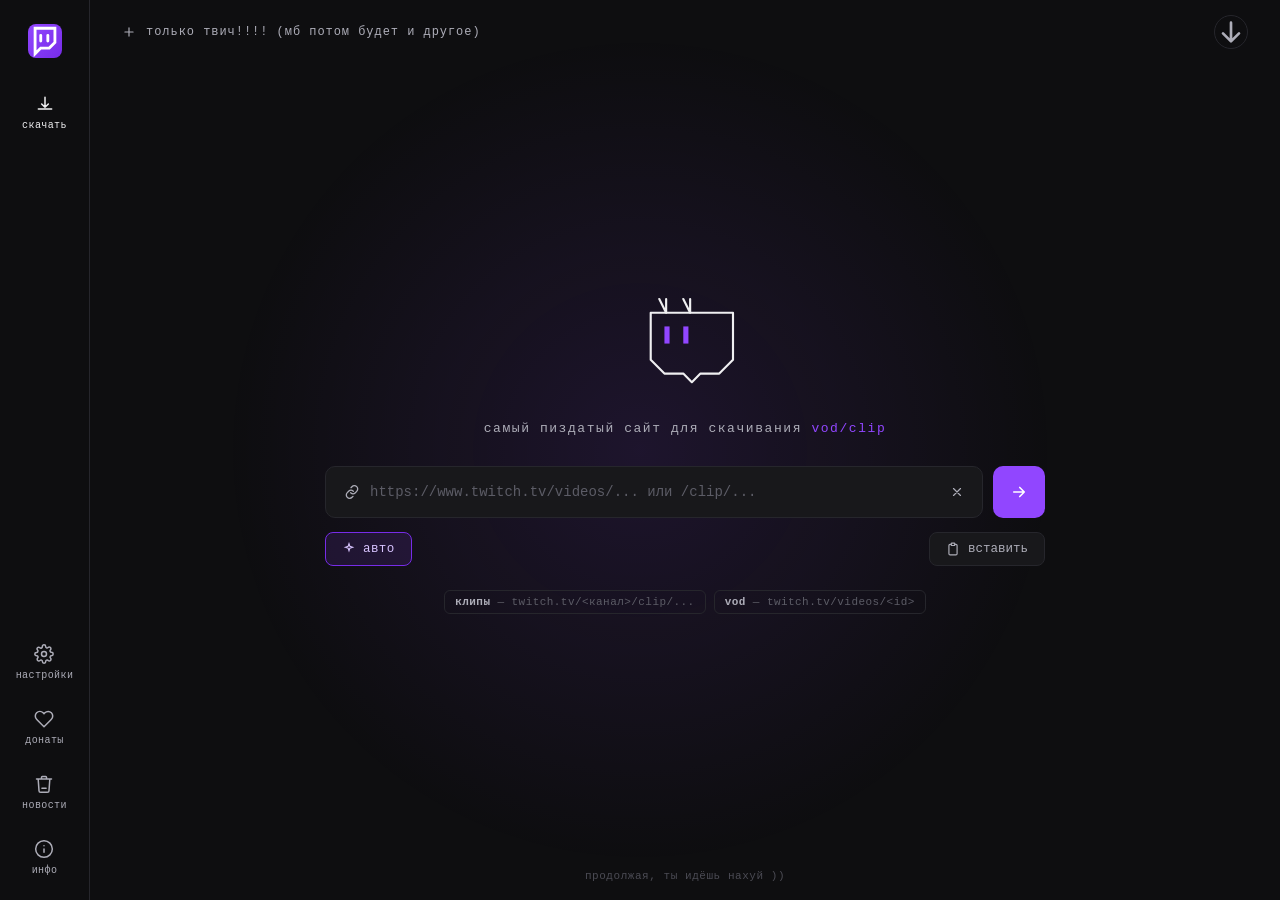
==== index.html @ fa56b08e "Add files via upload" ====
<!DOCTYPE html>
<html lang="ru">
<head>
<meta charset="UTF-8">
<meta name="viewport" content="width=device-width, initial-scale=1.0">
<title> happysvinloader - новая эра, эволюция, полюция сайтов загрузщиков</title>
<style>
  :root{
    --bg:#0e0e10;
    --bg-soft:#18181b;
    --purple:#9146FF;
    --purple-soft:#772ce8;
    --text:#efeff1;
    --text-dim:#adadb8;
    --border:#26262c;
    --red:#eb4b4b;
    --green:#3fce6e;
  }
  *{box-sizing:border-box; margin:0; padding:0;}
  body{
    background:var(--bg);
    color:var(--text);
    font-family: 'JetBrains Mono', 'Courier New', monospace;
    min-height:100vh;
    overflow-x:hidden;
    position:relative;
  }

  .glow{
    position:fixed;
    top:50%; left:50%;
    width:900px; height:900px;
    transform:translate(-50%,-50%);
    background:radial-gradient(circle, rgba(145,70,255,0.12) 0%, rgba(145,70,255,0) 65%);
    pointer-events:none;
    z-index:0;
  }

  .sidebar{
    position:fixed; top:0; left:0; height:100vh; width:90px;
    display:flex; flex-direction:column; align-items:center;
    padding:24px 0; border-right:1px solid var(--border); z-index:10;
  }
  .sidebar .top, .sidebar .bottom{display:flex; flex-direction:column; align-items:center; gap:28px;}
  .sidebar .spacer{flex:1;}
  .nav-item{display:flex; flex-direction:column; align-items:center; gap:6px; color:var(--text-dim); font-size:10px; letter-spacing:0.04em; cursor:pointer; transition:color .15s ease;}
  .nav-item:hover{color:var(--text);}
  .nav-item.active{color:var(--text);}
  .nav-item svg{width:20px; height:20px;}
  .logo-mark{width:34px; height:34px; display:flex; align-items:center; justify-content:center; border-radius:8px; background:linear-gradient(135deg, var(--purple), var(--purple-soft)); margin-bottom:8px;}

  .topbar{position:fixed; top:0; left:90px; right:0; height:64px; display:flex; align-items:center; justify-content:space-between; padding:0 32px; z-index:10;}
  .topbar .services{display:flex; align-items:center; gap:10px; color:var(--text-dim); font-size:12px; letter-spacing:0.08em;}
  .topbar .services svg{width:14px;height:14px;}
  .topbar .scroll-hint{width:34px; height:34px; border:1px solid var(--border); border-radius:50%; display:flex; align-items:center; justify-content:center; color:var(--text-dim);}

  main{margin-left:90px; min-height:100vh; display:flex; flex-direction:column; align-items:center; justify-content:center; padding:40px 24px; position:relative; z-index:1;}

  .mascot{width:120px; height:120px; margin-bottom:14px; position:relative;}

  .tagline{color:var(--text-dim); font-size:13px; letter-spacing:0.12em; text-transform:lowercase; margin-bottom:30px;}
  .tagline .accent{color:var(--purple);}

  .input-row{display:flex; width:100%; max-width:720px; gap:10px;}
  .input-wrap{flex:1; display:flex; align-items:center; gap:10px; background:var(--bg-soft); border:1px solid var(--border); border-radius:10px; padding:0 18px; height:52px; transition:border-color .15s ease, box-shadow .15s ease;}
  .input-wrap:focus-within{border-color:var(--purple-soft); box-shadow:0 0 0 3px rgba(145,70,255,0.15);}
  .input-wrap svg{width:16px; height:16px; color:var(--text-dim); flex-shrink:0;}
  .input-wrap input{flex:1; background:transparent; border:none; outline:none; color:var(--text); font-family:inherit; font-size:14px;}
  .input-wrap input::placeholder{color:#5c5c66;}
  .clear-btn{background:none; border:none; color:var(--text-dim); cursor:pointer; display:flex; align-items:center; flex-shrink:0;}
  .clear-btn svg{width:14px;height:14px;}

  .go-btn{width:52px; height:52px; background:var(--purple); border:none; border-radius:10px; color:#fff; display:flex; align-items:center; justify-content:center; cursor:pointer; transition:background .15s ease, transform .1s ease; flex-shrink:0;}
  .go-btn:hover{background:var(--purple-soft);}
  .go-btn:active{transform:scale(0.95);}
  .go-btn svg{width:18px; height:18px;}
  .go-btn.loading svg{animation:spin 0.8s linear infinite;}
  @keyframes spin{from{transform:rotate(0)}to{transform:rotate(360deg)}}
  .go-btn:disabled{opacity:0.6; cursor:default;}

  .options-row{display:flex; width:100%; max-width:720px; margin-top:14px; gap:10px; align-items:center;}
  .pill-group{display:flex; gap:8px; flex-wrap:wrap;}
  .pill{display:flex; align-items:center; gap:7px; padding:9px 16px; border-radius:8px; border:1px solid var(--border); background:var(--bg-soft); color:var(--text-dim); font-size:12.5px; font-family:inherit; letter-spacing:0.03em; cursor:pointer; transition:all .15s ease;}
  .pill svg{width:14px;height:14px;}
  .pill.active{background:rgba(145,70,255,0.12); border-color:var(--purple-soft); color:#d8c4ff;}
  .pill:hover:not(.active){border-color:#3a3a42; color:var(--text);}

  .options-row .spacer{flex:1;}
  .paste-btn{display:flex; align-items:center; gap:8px; padding:9px 16px; background:var(--bg-soft); border:1px solid var(--border); border-radius:8px; color:var(--text-dim); font-size:12.5px; font-family:inherit; cursor:pointer; transition:all .15s ease;}
  .paste-btn svg{width:14px;height:14px;}
  .paste-btn:hover{border-color:#3a3a42; color:var(--text);}

  .examples{margin-top:24px; display:flex; gap:8px; flex-wrap:wrap; justify-content:center; max-width:720px;}
  .example-chip{font-size:11px; color:#5c5c66; padding:5px 10px; border:1px solid var(--border); border-radius:6px; letter-spacing:0.04em;}
  .example-chip b{color:var(--text-dim); font-weight:600;}

  .result{ width:100%; max-width:720px; margin-top:22px; display:none; }
  .result.show{display:block; animation:fadeIn .25s ease;}
  @keyframes fadeIn{from{opacity:0; transform:translateY(6px);} to{opacity:1; transform:translateY(0);}}

  .status-msg{
    font-size:12.5px; padding:12px 16px; border-radius:8px;
    border:1px solid var(--border); background:var(--bg-soft); color:var(--text-dim);
    display:flex; align-items:center; gap:10px;
  }
  .status-msg.error{border-color:rgba(235,75,75,0.4); color:#ffb3b3; background:rgba(235,75,75,0.08);}
  .status-msg svg{width:15px; height:15px; flex-shrink:0;}

  .preview-card{ display:flex; gap:14px; background:var(--bg-soft); border:1px solid var(--border); border-radius:10px; padding:14px; margin-bottom:12px; }
  .preview-thumb{ width:120px; height:68px; border-radius:6px; object-fit:cover; background:#000; flex-shrink:0; }
  .preview-info{flex:1; min-width:0; display:flex; flex-direction:column; gap:4px; justify-content:center;}
  .preview-title{font-size:13px; color:var(--text); white-space:nowrap; overflow:hidden; text-overflow:ellipsis;}
  .preview-meta{font-size:11px; color:var(--text-dim);}

  .quality-list{display:flex; flex-direction:column; gap:8px;}
  .quality-row{ display:flex; align-items:center; justify-content:space-between; background:var(--bg-soft); border:1px solid var(--border); border-radius:8px; padding:11px 16px; }
  .quality-row .label{font-size:13px; color:var(--text);}
  .quality-row .sub{font-size:11px; color:var(--text-dim); margin-top:2px;}
  .dl-btn{ display:flex; align-items:center; gap:7px; background:var(--purple); border:none; color:#fff; padding:8px 14px; border-radius:7px; font-size:12px; font-family:inherit; cursor:pointer; transition:background .15s ease; text-decoration:none; }
  .dl-btn:hover{background:var(--purple-soft);}
  .dl-btn svg{width:13px;height:13px;}

  .hint-box{ margin-top:10px; font-size:11px; color:#5c5c66; line-height:1.6; padding:10px 14px; border:1px dashed var(--border); border-radius:8px; }
  .hint-box code{ display:inline-block; margin-top:4px; color:var(--text-dim); background:#000; padding:2px 6px; border-radius:4px; }

  /* --- range / trim UI --- */
  .trim-box{ background:var(--bg-soft); border:1px solid var(--border); border-radius:10px; padding:16px 18px; margin-bottom:12px; }
  .trim-row{ display:flex; align-items:center; gap:10px; margin-bottom:12px; flex-wrap:wrap; }
  .trim-row label{ font-size:12px; color:var(--text-dim); white-space:nowrap; }
  .quality-select{ background:var(--bg); color:var(--text); border:1px solid var(--border); border-radius:7px; padding:7px 10px; font-family:inherit; font-size:12.5px; cursor:pointer; }
  .quality-select:focus{ outline:none; border-color:var(--purple-soft); }
  .trim-desc{ font-size:11.5px; color:var(--text-dim); line-height:1.6; margin-bottom:16px; }
  .trim-desc .accent{ color:var(--purple); }

  .slider-wrap{ position:relative; width:100%; height:44px; margin-bottom:30px; padding:0 2px; }
  .slider-loading{ font-size:11.5px; color:var(--text-dim); padding:10px 0; }
  .slider-track{ position:absolute; top:18px; left:0; right:0; height:8px; background:#2c2c33; border-radius:5px; }
  .slider-range{ position:absolute; top:18px; height:8px; background:var(--purple); border-radius:5px; }
  .slider-thumb{
    position:absolute; top:9px; width:24px; height:24px; border-radius:7px;
    cursor:grab; touch-action:none; box-shadow:0 1px 4px rgba(0,0,0,0.5);
    border:2px solid var(--bg-soft);
  }
  .slider-thumb:active{ cursor:grabbing; }
  .slider-thumb.start{ background:var(--purple); z-index:3; }
  .slider-thumb.end{ background:#efeff1; z-index:2; }
  .slider-tag{
    position:absolute; top:32px; transform:translateX(-50%);
    background:#000; color:#fff; font-size:10.5px; letter-spacing:0.02em;
    padding:3px 7px; border-radius:5px; white-space:nowrap; pointer-events:none;
  }
  .slider-tag input{
    background:transparent; border:none; color:#fff; font-family:inherit; font-size:10.5px;
    width:74px; text-align:center; pointer-events:auto; outline:none;
  }
  .slider-tag.start{ border:1px solid var(--purple-soft); }

  .dl-actions{ display:flex; gap:10px; flex-wrap:wrap; }
  .dl-actions .dl-btn{ padding:10px 16px; font-size:12.5px; }
  .dl-btn.secondary{ background:var(--bg); border:1px solid var(--border); color:var(--text); }
  .dl-btn.secondary:hover{ border-color:#3a3a42; background:#1f1f24; }
  .dl-btn:disabled{ opacity:0.5; cursor:default; pointer-events:none; }

  .warn-line{ margin-top:10px; font-size:11px; color:#e0a64b; line-height:1.6; }

  .progress-box{ margin-top:12px; display:none; }
  .progress-box.show{ display:block; }
  .progress-track{ width:100%; height:6px; background:#2c2c33; border-radius:4px; overflow:hidden; }
  .progress-fill{ height:100%; width:0%; background:var(--purple); transition:width .15s ease; }
  .progress-label{ font-size:11px; color:var(--text-dim); margin-top:6px; }

  footer{position:fixed; bottom:0; left:90px; right:0; text-align:center; padding:18px 0; color:#4b4b54; font-size:11px; letter-spacing:0.05em; z-index:5;}

  @media (max-width: 640px){
    .sidebar{width:64px;}
    .sidebar .nav-item{font-size:8px;}
    .topbar{left:64px; padding:0 16px;}
    main{margin-left:64px; padding:24px 16px;}
    footer{left:64px;}
    .preview-card{flex-direction:column;}
    .preview-thumb{width:100%; height:140px;}
  }
</style>
</head>
<body>

<div class="glow"></div>

<aside class="sidebar">
  <div class="top">
    <div class="logo-mark">
      <svg viewBox="0 0 24 24" fill="none" stroke="#fff" stroke-width="2"><path d="M5 3v18l4-4h6l4-4V3H5z"/><path d="M9 8v4M14 8v4" stroke-linecap="round"/></svg>
    </div>
    <div class="nav-item active">
      <svg viewBox="0 0 24 24" fill="none" stroke="currentColor" stroke-width="1.8"><path d="M12 4v12m0 0l-4-4m4 4l4-4M4 18h16" stroke-linecap="round" stroke-linejoin="round"/></svg>
      скачать
    </div>
  </div>
  <div class="spacer"></div>
  <div class="bottom">
    <div class="nav-item" id="settingsNavItem" style="cursor:pointer;">
      <svg viewBox="0 0 24 24" fill="none" stroke="currentColor" stroke-width="1.8"><circle cx="12" cy="12" r="3"/><path d="M19.4 15a1.65 1.65 0 00.33 1.82l.06.06a2 2 0 11-2.83 2.83l-.06-.06a1.65 1.65 0 00-1.82-.33 1.65 1.65 0 00-1 1.51V21a2 2 0 11-4 0v-.09A1.65 1.65 0 009.1 19.4a1.65 1.65 0 00-1.82.33l-.06.06a2 2 0 11-2.83-2.83l.06-.06a1.65 1.65 0 00.33-1.82 1.65 1.65 0 00-1.51-1H3a2 2 0 110-4h.09A1.65 1.65 0 004.6 9.1a1.65 1.65 0 00-.33-1.82l-.06-.06a2 2 0 112.83-2.83l.06.06a1.65 1.65 0 001.82.33H9a1.65 1.65 0 001-1.51V3a2 2 0 114 0v.09a1.65 1.65 0 001 1.51 1.65 1.65 0 001.82-.33l.06-.06a2 2 0 112.83 2.83l-.06.06a1.65 1.65 0 00-.33 1.82V9a1.65 1.65 0 001.51 1H21a2 2 0 110 4h-.09a1.65 1.65 0 00-1.51 1z" stroke-linecap="round" stroke-linejoin="round"/></svg>
      настройки
    </div>
    <div class="nav-item">
      <svg viewBox="0 0 24 24" fill="none" stroke="currentColor" stroke-width="1.8"><path d="M20.84 4.61a5.5 5.5 0 00-7.78 0L12 5.67l-1.06-1.06a5.5 5.5 0 10-7.78 7.78l1.06 1.06L12 21.23l7.78-7.78 1.06-1.06a5.5 5.5 0 000-7.78z" stroke-linecap="round" stroke-linejoin="round"/></svg>
      донаты
    </div>
    <div class="nav-item">
      <svg viewBox="0 0 24 24" fill="none" stroke="currentColor" stroke-width="1.8"><path d="M14.5 17H9.5M3 6h18M5 6l1 14a2 2 0 002 2h8a2 2 0 002-2l1-14M9 6V4a1 1 0 011-1h4a1 1 0 011 1v2" stroke-linecap="round" stroke-linejoin="round"/></svg>
      новости
    </div>
    <div class="nav-item">
      <svg viewBox="0 0 24 24" fill="none" stroke="currentColor" stroke-width="1.8"><circle cx="12" cy="12" r="10"/><path d="M12 16v-4M12 8h.01" stroke-linecap="round" stroke-linejoin="round"/></svg>
      инфо
    </div>
  </div>
</aside>

<div class="topbar">
  <div class="services">
    <svg viewBox="0 0 24 24" fill="none" stroke="currentColor" stroke-width="2"><path d="M12 5v14M5 12h14" stroke-linecap="round"/></svg>
    только твич!!!! (мб потом будет и другое)
  </div>
  <div class="scroll-hint">
    <svg viewBox="0 0 24 24" fill="none" stroke="currentColor" stroke-width="2"><path d="M12 5v14m0 0l-6-6m6 6l6-6" stroke-linecap="round" stroke-linejoin="round"/></svg>
  </div>
</div>

<main>
  <div class="mascot">
    <svg viewBox="0 0 140 140" fill="none">
      <path d="M30 30v55l16 16h22l10 10 10-10h22l16-16V30H30z" stroke="#efeff1" stroke-width="2.5" fill="none" stroke-linejoin="round"/>
      <path d="M48 30V14M76 30V14M40 14l8 16M68 14l8 16" stroke="#efeff1" stroke-width="2.5" stroke-linecap="round" stroke-linejoin="round"/>
      <rect x="46" y="46" width="6" height="20" fill="#9146FF"/>
      <rect x="68" y="46" width="6" height="20" fill="#9146FF"/>
    </svg>
  </div>

  <p class="tagline"> самый пиздатый сайт для скачивания <span class="accent">vod/clip</span></p>

  <div class="input-row">
    <div class="input-wrap">
      <svg viewBox="0 0 24 24" fill="none" stroke="currentColor" stroke-width="2"><path d="M10 13a5 5 0 007.07 0l1.93-1.93a5 5 0 10-7.07-7.07L10.5 5.5M14 11a5 5 0 00-7.07 0L5 12.93a5 5 0 107.07 7.07l1.43-1.43" stroke-linecap="round" stroke-linejoin="round"/></svg>
      <input id="urlInput" type="text" placeholder="https://www.twitch.tv/videos/... или /clip/...">
      <button class="clear-btn" id="clearBtn"><svg viewBox="0 0 24 24" fill="none" stroke="currentColor" stroke-width="2"><path d="M18 6L6 18M6 6l12 12" stroke-linecap="round"/></svg></button>
    </div>
    <button class="go-btn" id="goBtn">
      <svg viewBox="0 0 24 24" fill="none" stroke="currentColor" stroke-width="2.2"><path d="M5 12h14M13 6l6 6-6 6" stroke-linecap="round" stroke-linejoin="round"/></svg>
    </button>
  </div>

  <div class="options-row">
    <div class="pill-group">
      <button class="pill active">
        <svg viewBox="0 0 24 24" fill="none" stroke="currentColor" stroke-width="2"><path d="M12 3l1.5 4.5L18 9l-4.5 1.5L12 15l-1.5-4.5L6 9l4.5-1.5L12 3z"/></svg>
        авто
      </button>
    </div>
    <div class="spacer"></div>
    <button class="paste-btn" id="pasteBtn">
      <svg viewBox="0 0 24 24" fill="none" stroke="currentColor" stroke-width="2"><rect x="9" y="2" width="6" height="4" rx="1"/><path d="M9 4H7a2 2 0 00-2 2v14a2 2 0 002 2h10a2 2 0 002-2V6a2 2 0 00-2-2h-2" stroke-linecap="round" stroke-linejoin="round"/></svg>
      вставить
    </button>
  </div>

  <div class="examples">
    <span class="example-chip"><b>клипы</b> — twitch.tv/&lt;канал&gt;/clip/...</span>
    <span class="example-chip"><b>vod</b> — twitch.tv/videos/&lt;id&gt;</span>
  </div>

  <div class="result" id="result"></div>
</main>

<footer>продолжая, ты идёшь нахуй ))</footer>

<script>
const GQL_URL = "https://gql.twitch.tv/gql";
const CLIENT_ID = "kimne78kx3ncx6brgo4mv6wki5h1ko"; // публичный client-id веб-плеера twitch

const urlInput = document.getElementById('urlInput');
const goBtn = document.getElementById('goBtn');
const result = document.getElementById('result');
const clearBtn = document.getElementById('clearBtn');
const pasteBtn = document.getElementById('pasteBtn');

let vodState = null; // { id, title, author, qualities, playlistUrl, qualityIdx, segments, total, start, end }

// --- CORS proxy support ---
// usher.ttvnw.net / Twitch CDN don't send Access-Control-Allow-Origin, so direct
// fetch() from any browser page (regardless of where it's hosted) gets blocked.
// To build the trim slider we need to read the playlist contents in JS, which means
// the request has to go through a small server-side proxy that re-sends it with
// permissive CORS headers. Set this via the "настройки" sidebar item, or hardcode
// PROXY_BASE below. Expected format: a URL prefix that the target URL gets
// URL-encoded and appended to, e.g. "https://your-worker.workers.dev/?url="
let PROXY_BASE = localStorage.getItem('twvod_proxy')?.trim() || 'https://super-block-092b.gameforzi2000.workers.dev/?url=';

function proxiedFetch(url, opts){
  if(PROXY_BASE) return fetch(PROXY_BASE + encodeURIComponent(url), opts);
  return fetch(url, opts);
}

clearBtn.onclick = () => { urlInput.value=''; urlInput.focus(); hideResult(); };
pasteBtn.onclick = async () => {
  try{ const t = await navigator.clipboard.readText(); urlInput.value = t; }catch(e){}
};
urlInput.addEventListener('keydown', e => { if(e.key === 'Enter') handleGo(); });
goBtn.onclick = handleGo;

function hideResult(){ result.classList.remove('show'); result.innerHTML=''; }

function setLoading(on){
  goBtn.disabled = on;
  goBtn.classList.toggle('loading', on);
}

function showStatus(msg, isError){
  result.innerHTML = `<div class="status-msg ${isError?'error':''}">
    <svg viewBox="0 0 24 24" fill="none" stroke="currentColor" stroke-width="2"><circle cx="12" cy="12" r="10"/><path d="M12 16v-4M12 8h.01" stroke-linecap="round" stroke-linejoin="round"/></svg>
    ${msg}
  </div>`;
  result.classList.add('show');
}

function parseUrl(raw){
  raw = raw.trim();
  let m = raw.match(/twitch\.tv\/videos\/(\d+)/);
  if(m) return { type:'vod', id:m[1] };
  m = raw.match(/twitch\.tv\/[^\/]+\/clip\/([A-Za-z0-9_-]+)/);
  if(m) return { type:'clip', slug:m[1] };
  m = raw.match(/clips\.twitch\.tv\/([A-Za-z0-9_-]+)/);
  if(m) return { type:'clip', slug:m[1] };
  return null;
}

async function gql(body){
  const res = await fetch(GQL_URL, {
    method:'POST',
    headers:{ 'Content-Type':'application/json', 'Client-ID': CLIENT_ID },
    body: JSON.stringify(body)
  });
  if(!res.ok) throw new Error('Запрос к Twitch не удался ('+res.status+')');
  return res.json();
}

async function handleGo(){
  const raw = urlInput.value;
  const parsed = parseUrl(raw);
  if(!parsed){
    showStatus('Не понимаю эту ссылку. Нужна ссылка на клип или VOD twitch.tv', true);
    return;
  }
  setLoading(true);
  hideResult();
  showStatus('тяну данные с twitch...');
  try{
    if(parsed.type === 'clip') await resolveClip(parsed.slug);
    else await resolveVod(parsed.id);
  }catch(err){
    showStatus('Не получилось: ' + err.message + '. Возможно видео приватное, удалено, или Twitch поменял API.', true);
  }finally{
    setLoading(false);
  }
}

async function resolveClip(slug){
  const body = {
    operationName: "VideoAccessToken_Clip",
    query: `query VideoAccessToken_Clip($slug: ID!) {
      clip(slug: $slug) {
        id
        title
        thumbnailURL
        broadcaster { displayName }
        videoQualities { frameRate quality sourceURL }
        playbackAccessToken(params: {platform: "web", playerBackend: "mediaplayer", playerType: "embed"}) {
          signature value
        }
      }
    }`,
    variables: { slug }
  };
  const data = await gql(body);
  const clip = data?.data?.clip;
  if(!clip || !clip.playbackAccessToken) throw new Error('клип не найден');

  const token = clip.playbackAccessToken;
  const qualities = (clip.videoQualities || []).slice().sort((a,b)=> (b.quality - a.quality));

  const urls = qualities.map(q => {
    const u = new URL(q.sourceURL);
    u.searchParams.set('sig', token.signature);
    u.searchParams.set('token', token.value);
    return { quality: q.quality+'p'+(q.frameRate?('@'+Math.round(q.frameRate)):''), url: u.toString() };
  });

  renderClipResult(clip, urls);
}

function renderClipResult(clip, urls){
  let html = `<div class="preview-card">
    <img class="preview-thumb" src="${clip.thumbnailURL || ''}" onerror="this.style.display='none'">
    <div class="preview-info">
      <div class="preview-title">${escapeHtml(clip.title || 'без названия')}</div>
      <div class="preview-meta">${escapeHtml(clip.broadcaster?.displayName || '')} · клип</div>
    </div>
  </div>
  <div class="quality-list">`;
  if(urls.length === 0){
    html += `<div class="status-msg error">не нашлось доступных вариантов качества</div>`;
  }
  for(const v of urls){
    html += `<div class="quality-row">
      <div><div class="label">${v.quality}</div></div>
      <a class="dl-btn" href="${v.url}" target="_blank" rel="noopener" download>
        <svg viewBox="0 0 24 24" fill="none" stroke="currentColor" stroke-width="2"><path d="M12 4v12m0 0l-4-4m4 4l4-4M4 18h16" stroke-linecap="round" stroke-linejoin="round"/></svg>
        скачать
      </a>
    </div>`;
  }
  html += `</div>`;
  result.innerHTML = html;
  result.classList.add('show');
}

async function resolveVod(id){
  const body = {
    operationName: "PlaybackAccessToken_Template",
    query: `query PlaybackAccessToken_Template($login: String!, $isLive: Boolean!, $vodID: ID!, $isVod: Boolean!, $playerType: String!) {
      streamPlaybackAccessToken(channelName: $login, params: {platform: "web", playerBackend: "mediaplayer", playerType: $playerType}) @include(if: $isLive) { value signature __typename }
      videoPlaybackAccessToken(id: $vodID, params: {platform: "web", playerBackend: "mediaplayer", playerType: $playerType}) @include(if: $isVod) { value signature __typename }
    }`,
    variables: { isLive:false, login:"", isVod:true, vodID:id, playerType:"site" }
  };
  const data = await gql(body);
  const token = data?.data?.videoPlaybackAccessToken;
  if(!token) throw new Error('не удалось получить токен доступа (видео может быть приватным/подписочным)');

  const metaBody = {
    operationName: "VideoMetadata",
    query: `query VideoMetadata($videoID: ID!) {
      video(id: $videoID) { id title lengthSeconds previewThumbnailURL owner { displayName } }
    }`,
    variables: { videoID: id }
  };
  let meta = null;
  try{
    const metaData = await gql(metaBody);
    meta = metaData?.data?.video;
  }catch(e){}

  const playlistParams = new URLSearchParams({
    sig: token.signature,
    token: token.value,
    allow_source: 'true',
    allow_audio_only: 'true',
    allow_spectre: 'false',
    p: String(Math.floor(Math.random()*1000000)),
    player: 'twitchweb',
    player_backend: 'mediaplayer',
    playlist_include_framerate: 'true',
    reassignments_supported: 'true',
    supported_codecs: 'avc1',
    fast_bread: 'true'
  });
  const playlistUrl = `https://usher.ttvnw.net/vod/${id}.m3u8?${playlistParams.toString()}`;

  let qualities = [];
  let qualitiesError = null;
  try{
    const plRes = await proxiedFetch(playlistUrl);
    const text = await plRes.text();
    if(!plRes.ok){
      throw new Error(`usher ответил ${plRes.status}: ${text.slice(0,180).replace(/\s+/g,' ')}`);
    }
    qualities = parseMasterPlaylist(text);
    if(!qualities.length){
      qualitiesError = 'плейлист получен, но в нём не нашлось ни одного варианта качества (формат ответа мог измениться)';
      console.warn('master playlist body:', text.slice(0, 1000));
    }
  }catch(e){
    qualitiesError = (e && e.message) ? e.message : String(e);
    console.error('master playlist fetch failed:', e);
  }

  renderVodResult(meta, id, qualities, playlistUrl, qualitiesError);
}

function parseMasterPlaylist(text){
  const lines = text.split('\n').map(l => l.trim()).filter(l => l.length);
  const out = [];
  let pendingName = null;
  for(let i=0;i<lines.length;i++){
    const line = lines[i];
    if(line.startsWith('#EXT-X-MEDIA') && line.includes('NAME=')){
      const m = line.match(/NAME="([^"]+)"/);
      if(m) pendingName = m[1];
      continue;
    }
    if(line.startsWith('#EXT-X-STREAM-INF')){
      const resMatch = line.match(/RESOLUTION=(\d+x\d+)/);
      const fpsMatch = line.match(/FRAME-RATE=([\d.]+)/);
      let j = i+1;
      while(j < lines.length && lines[j].startsWith('#')) j++;
      const urlLine = lines[j];
      if(urlLine && urlLine.startsWith('http')){
        const name = pendingName || (resMatch ? resMatch[1] + (fpsMatch ? ('@'+Math.round(parseFloat(fpsMatch[1]))) : '') : ('качество '+(out.length+1)));
        out.push({ name, url: urlLine });
      }
      pendingName = null;
    }
  }
  return out;
}

function renderVodResult(meta, id, qualities, playlistUrl, qualitiesError){
  const title = meta?.title || ('VOD #'+id);
  const author = meta?.owner?.displayName || '';
  const thumb = meta?.previewThumbnailURL || '';
  const fallbackTotal = meta?.lengthSeconds || 0;

  vodState = { id, title, author, qualities, playlistUrl, qualityIdx:0, segments:null, total:fallbackTotal, start:0, end:fallbackTotal };

  let html = `<div class="preview-card">
    <img class="preview-thumb" src="${thumb}" onerror="this.style.display='none'">
    <div class="preview-info">
      <div class="preview-title">${escapeHtml(title)}</div>
      <div class="preview-meta">${escapeHtml(author)} · vod</div>
    </div>
  </div>`;

  if(qualities.length){
    let defaultIdx = qualities.findIndex(q => /source/i.test(q.name));
    if(defaultIdx < 0) defaultIdx = 0;
    vodState.qualityIdx = defaultIdx;
    const qualityOptions = qualities.map((q,i)=> `<option value="${i}" ${i===defaultIdx?'selected':''}>${escapeHtml(q.name)}</option>`).join('');

    html += `<div class="trim-box">
      <div class="trim-row">
        <label for="qualitySelect">качество</label>
        <select class="quality-select" id="qualitySelect">${qualityOptions}</select>
      </div>
      <div class="trim-desc">
        Ползунком задай начало и конец участка VOD для скачивания.
        Время под ползунком можно ввести вручную, формат <span class="accent">ЧЧhММmССs</span> (например 00h08m50s).
      </div>
      <div id="sliderArea"><div class="slider-loading">тяну список сегментов...</div></div>
      <div class="dl-actions">
        <button class="dl-btn" id="dlOneFileBtn" disabled>
          <svg viewBox="0 0 24 24" fill="none" stroke="currentColor" stroke-width="2"><path d="M12 4v12m0 0l-4-4m4 4l4-4M4 18h16" stroke-linecap="round" stroke-linejoin="round"/></svg>
          скачать одним файлом
        </button>
        <button class="dl-btn secondary" id="dlPlaylistBtn" disabled>обрезанный .m3u8</button>
        <a class="dl-btn secondary" href="${playlistUrl}" target="_blank" rel="noopener">весь VOD (.m3u8)</a>
      </div>
      <div class="warn-line">Если используешь «скачать одним файлом» — держи эту вкладку открытой, пока идёт загрузка, иначе файл может не докачаться.</div>
      <div class="progress-box" id="progressBox">
        <div class="progress-track"><div class="progress-fill" id="progressFill"></div></div>
        <div class="progress-label" id="progressLabel">0%</div>
      </div>
    </div>`;
  } else {
    const isCorsLike = /Failed to fetch|NetworkError|CORS|TypeError/i.test(qualitiesError || '');
    html += `<div class="status-msg error">
      <svg viewBox="0 0 24 24" fill="none" stroke="currentColor" stroke-width="2"><circle cx="12" cy="12" r="10"/><path d="M12 16v-4M12 8h.01" stroke-linecap="round" stroke-linejoin="round"/></svg>
      не получилось получить список качеств для ползунка: ${escapeHtml(qualitiesError || 'неизвестная ошибка')}.
      ${isCorsLike
        ? 'Похоже на CORS-блокировку — Twitch CDN не отдаёт заголовок Access-Control-Allow-Origin, поэтому браузер режет запрос вне зависимости от того, где хостится эта страница. Без CORS-прокси ползунок не построить, см. кнопку ниже.'
        : 'Если в консоли браузера (F12 → Console/Network) видна CORS-ошибка — то же самое: нужен CORS-прокси, см. кнопку ниже.'}
    </div>
    <div class="quality-row">
      <div><div class="label">мастер-плейлист</div><div class="sub">все качества внутри, без ползунка</div></div>
      <a class="dl-btn" href="${playlistUrl}" target="_blank" rel="noopener">
        <svg viewBox="0 0 24 24" fill="none" stroke="currentColor" stroke-width="2"><path d="M12 4v12m0 0l-4-4m4 4l4-4M4 18h16" stroke-linecap="round" stroke-linejoin="round"/></svg>
        открыть
      </a>
    </div>
    <div class="dl-actions" style="margin-top:10px;">
      <button class="dl-btn secondary" onclick="document.getElementById('settingsNavItem').click()">⚙ настроить CORS-прокси</button>
      <button class="dl-btn secondary" onclick="handleGo()">↻ попробовать снова</button>
    </div>`;
  }

  html += `<div class="hint-box">
    VOD хранится у Twitch как HLS-поток (набор .ts-кусочков), а не единый mp4-файл.
    «Скачать одним файлом» сам склеит нужные кусочки прямо в браузере. Если диапазон большой
    или хочешь собрать файл сам — возьми «обрезанный .m3u8» (только выбранный участок) или
    «весь VOD (.m3u8)» и склей через ffmpeg/VLC:<br>
    <code>ffmpeg -i "ссылка.m3u8" -c copy video.mp4</code>
  </div>`;

  result.innerHTML = html;
  result.classList.add('show');

  if(qualities.length){
    document.getElementById('qualitySelect').addEventListener('change', e => loadQualitySegments(parseInt(e.target.value,10)));
    document.getElementById('dlOneFileBtn').addEventListener('click', downloadRangeAsOneFile);
    document.getElementById('dlPlaylistBtn').addEventListener('click', downloadRangeAsPlaylist);
    loadQualitySegments(vodState.qualityIdx);
  }
}

async function loadQualitySegments(idx){
  if(!vodState) return;
  vodState.qualityIdx = idx;
  vodState.segments = null;
  const area = document.getElementById('sliderArea');
  area.innerHTML = `<div class="slider-loading">тяну список сегментов...</div>`;
  setDlButtonsEnabled(false);

  const q = vodState.qualities[idx];
  try{
    const res = await proxiedFetch(q.url);
    if(!res.ok) throw new Error('http '+res.status);
    const text = await res.text();
    const parsed = parseVariantPlaylist(text, q.url);
    if(!parsed.segments.length) throw new Error('плейлист пуст');
    vodState.segments = parsed.segments;
    vodState.total = parsed.total;
    vodState.start = 0;
    vodState.end = parsed.total;
    buildSlider();
    setDlButtonsEnabled(true);
  }catch(err){
    area.innerHTML = `<div class="slider-loading">не удалось загрузить сегменты для этого качества: ${escapeHtml(err.message)}</div>`;
  }
}

function setDlButtonsEnabled(on){
  const b1 = document.getElementById('dlOneFileBtn');
  const b2 = document.getElementById('dlPlaylistBtn');
  if(b1) b1.disabled = !on;
  if(b2) b2.disabled = !on;
}

function parseVariantPlaylist(text, playlistUrl){
  const base = playlistUrl.slice(0, playlistUrl.lastIndexOf('/')+1);
  const lines = text.split('\n').map(l=>l.trim());
  const segments = [];
  let cursor = 0;
  let pendingDuration = null;
  for(let i=0;i<lines.length;i++){
    const line = lines[i];
    if(line.startsWith('#EXTINF:')){
      const m = line.match(/#EXTINF:([\d.]+)/);
      pendingDuration = m ? parseFloat(m[1]) : 0;
      continue;
    }
    if(line && !line.startsWith('#')){
      if(pendingDuration == null) continue;
      const url = /^https?:\/\//i.test(line) ? line : base + line;
      segments.push({ start: cursor, duration: pendingDuration, url });
      cursor += pendingDuration;
      pendingDuration = null;
    }
  }
  return { segments, total: cursor };
}

function formatHMS(totalSec){
  totalSec = Math.max(0, Math.round(totalSec || 0));
  const h = Math.floor(totalSec/3600);
  const m = Math.floor((totalSec%3600)/60);
  const s = totalSec%60;
  const pad = n => String(n).padStart(2,'0');
  return `${pad(h)}h${pad(m)}m${pad(s)}s`;
}

function parseHMS(str){
  if(!str) return null;
  str = str.trim().toLowerCase();
  let m = str.match(/^(\d+)h(\d+)m(\d+)s$/);
  if(m) return (+m[1])*3600 + (+m[2])*60 + (+m[3]);
  m = str.match(/^(\d+):(\d+):(\d+)$/);
  if(m) return (+m[1])*3600 + (+m[2])*60 + (+m[3]);
  m = str.match(/^(\d+):(\d+)$/);
  if(m) return (+m[1])*60 + (+m[2]);
  if(/^\d+$/.test(str)) return +str;
  return null;
}

function buildSlider(){
  const area = document.getElementById('sliderArea');
  area.innerHTML = `<div class="slider-wrap" id="sliderWrap">
      <div class="slider-track"></div>
      <div class="slider-range" id="sliderRange"></div>
      <div class="slider-thumb start" id="thumbStart"></div>
      <div class="slider-thumb end" id="thumbEnd"></div>
      <div class="slider-tag start" id="tagStart"><input id="inputStart"></div>
      <div class="slider-tag end" id="tagEnd"><input id="inputEnd"></div>
    </div>`;

  document.getElementById('inputStart').addEventListener('change', e=>{
    const v = parseHMS(e.target.value);
    if(v != null) setRange(v, null); else e.target.value = formatHMS(vodState.start);
  });
  document.getElementById('inputEnd').addEventListener('change', e=>{
    const v = parseHMS(e.target.value);
    if(v != null) setRange(null, v); else e.target.value = formatHMS(vodState.end);
  });

  attachDrag('thumbStart', true);
  attachDrag('thumbEnd', false);
  positionThumbs();
}

function setRange(start, end){
  const minGap = vodState.total > 1 ? 1 : 0;
  if(start != null){
    start = Math.max(0, Math.min(start, vodState.total));
    if(start > vodState.end - minGap) start = Math.max(0, vodState.end - minGap);
    vodState.start = start;
  }
  if(end != null){
    end = Math.max(0, Math.min(end, vodState.total));
    if(end < vodState.start + minGap) end = Math.min(vodState.total, vodState.start + minGap);
    vodState.end = end;
  }
  positionThumbs();
}

function positionThumbs(){
  const wrap = document.getElementById('sliderWrap');
  if(!wrap) return;
  const total = vodState.total || 1;
  const thumbW = 24;
  const usable = Math.max(0, wrap.clientWidth - thumbW);
  const xStart = (vodState.start/total) * usable;
  const xEnd = (vodState.end/total) * usable;

  document.getElementById('thumbStart').style.left = xStart + 'px';
  document.getElementById('thumbEnd').style.left = xEnd + 'px';
  document.getElementById('sliderRange').style.left = (xStart + thumbW/2) + 'px';
  document.getElementById('sliderRange').style.width = Math.max(0, xEnd - xStart) + 'px';

  const wrapWidth = wrap.clientWidth;
  const tagStart = document.getElementById('tagStart');
  const tagEnd = document.getElementById('tagEnd');
  tagStart.style.left = Math.min(Math.max(xStart + thumbW/2, 38), wrapWidth-38) + 'px';
  tagEnd.style.left = Math.min(Math.max(xEnd + thumbW/2, 38), wrapWidth-38) + 'px';

  const inputStart = document.getElementById('inputStart');
  const inputEnd = document.getElementById('inputEnd');
  if(document.activeElement !== inputStart) inputStart.value = formatHMS(vodState.start);
  if(document.activeElement !== inputEnd) inputEnd.value = formatHMS(vodState.end);
}

function attachDrag(thumbId, isStart){
  const thumb = document.getElementById(thumbId);
  thumb.addEventListener('pointerdown', e=>{
    e.preventDefault();
    thumb.setPointerCapture(e.pointerId);
    const wrap = document.getElementById('sliderWrap');
    const thumbW = 24;

    function onMove(ev){
      const rect = wrap.getBoundingClientRect();
      const usable = Math.max(0, rect.width - thumbW);
      let x = ev.clientX - rect.left - thumbW/2;
      x = Math.max(0, Math.min(x, usable));
      const t = (usable > 0 ? x/usable : 0) * vodState.total;
      if(isStart) setRange(t, null); else setRange(null, t);
    }
    function onUp(){
      window.removeEventListener('pointermove', onMove);
      window.removeEventListener('pointerup', onUp);
    }
    window.addEventListener('pointermove', onMove);
    window.addEventListener('pointerup', onUp);
  });
}

window.addEventListener('resize', ()=>{ if(vodState && vodState.segments) positionThumbs(); });

function segmentsInRange(start, end){
  if(!vodState || !vodState.segments) return [];
  return vodState.segments.filter(seg => seg.start < end && (seg.start + seg.duration) > start);
}

async function downloadRangeAsOneFile(){
  if(!vodState || !vodState.segments) return;
  const segs = segmentsInRange(vodState.start, vodState.end);
  if(!segs.length){ alert('в выбранном диапазоне нет сегментов'); return; }

  const btn1 = document.getElementById('dlOneFileBtn');
  const btn2 = document.getElementById('dlPlaylistBtn');
  btn1.disabled = true; btn2.disabled = true;
  const box = document.getElementById('progressBox');
  const fill = document.getElementById('progressFill');
  const label = document.getElementById('progressLabel');
  box.classList.add('show');
  fill.style.width = '0%';

  const chunks = new Array(segs.length);
  let done = 0;
  let nextIdx = 0;
  let failed = null;
  const concurrency = 5;

  async function worker(){
    while(nextIdx < segs.length && !failed){
      const idx = nextIdx++;
      try{
        const res = await proxiedFetch(segs[idx].url);
        if(!res.ok) throw new Error('http '+res.status);
        chunks[idx] = await res.arrayBuffer();
      }catch(e){
        failed = e;
        return;
      }
      done++;
      const pct = Math.round(done/segs.length*100);
      fill.style.width = pct+'%';
      label.textContent = `качаю сегменты: ${done}/${segs.length} (${pct}%)`;
    }
  }

  try{
    await Promise.all(Array.from({length: Math.min(concurrency, segs.length)}, worker));
    if(failed) throw failed;
    label.textContent = 'склеиваю файл...';
    const blob = new Blob(chunks, { type: 'video/mp2t' });
    const url = URL.createObjectURL(blob);
    const a = document.createElement('a');
    const safeName = (vodState.title || ('vod_'+vodState.id)).replace(/[\\/:*?"<>|]/g,'_').slice(0,80);
    a.href = url;
    a.download = `${safeName}_${formatHMS(vodState.start)}-${formatHMS(vodState.end)}.ts`;
    document.body.appendChild(a);
    a.click();
    a.remove();
    setTimeout(()=>URL.revokeObjectURL(url), 30000);
    label.textContent = 'готово — файл должен начать скачиваться (.ts, открывается в VLC/большинстве плееров)';
    fill.style.width = '100%';
  }catch(e){
    label.textContent = 'не получилось докачать: ' + e.message + '. Попробуй уменьшить диапазон или используй «обрезанный .m3u8».';
  }finally{
    btn1.disabled = false; btn2.disabled = false;
  }
}

function downloadRangeAsPlaylist(){
  if(!vodState || !vodState.segments) return;
  const segs = segmentsInRange(vodState.start, vodState.end);
  if(!segs.length){ alert('в выбранном диапазоне нет сегментов'); return; }

  const targetDuration = Math.ceil(Math.max(...segs.map(s=>s.duration)));
  let m3u8 = `#EXTM3U\n#EXT-X-VERSION:3\n#EXT-X-TARGETDURATION:${targetDuration}\n#EXT-X-PLAYLIST-TYPE:VOD\n#EXT-X-MEDIA-SEQUENCE:0\n`;
  for(const s of segs) m3u8 += `#EXTINF:${s.duration.toFixed(3)},\n${s.url}\n`;
  m3u8 += `#EXT-X-ENDLIST\n`;

  const blob = new Blob([m3u8], { type:'application/vnd.apple.mpegurl' });
  const url = URL.createObjectURL(blob);
  const a = document.createElement('a');
  const safeName = (vodState.title || ('vod_'+vodState.id)).replace(/[\\/:*?"<>|]/g,'_').slice(0,80);
  a.href = url;
  a.download = `${safeName}_${formatHMS(vodState.start)}-${formatHMS(vodState.end)}.m3u8`;
  document.body.appendChild(a);
  a.click();
  a.remove();
  setTimeout(()=>URL.revokeObjectURL(url), 30000);
}

function escapeHtml(s){
  const d = document.createElement('div');
  d.textContent = s;
  return d.innerHTML;
}
</script>

</body>
</html>
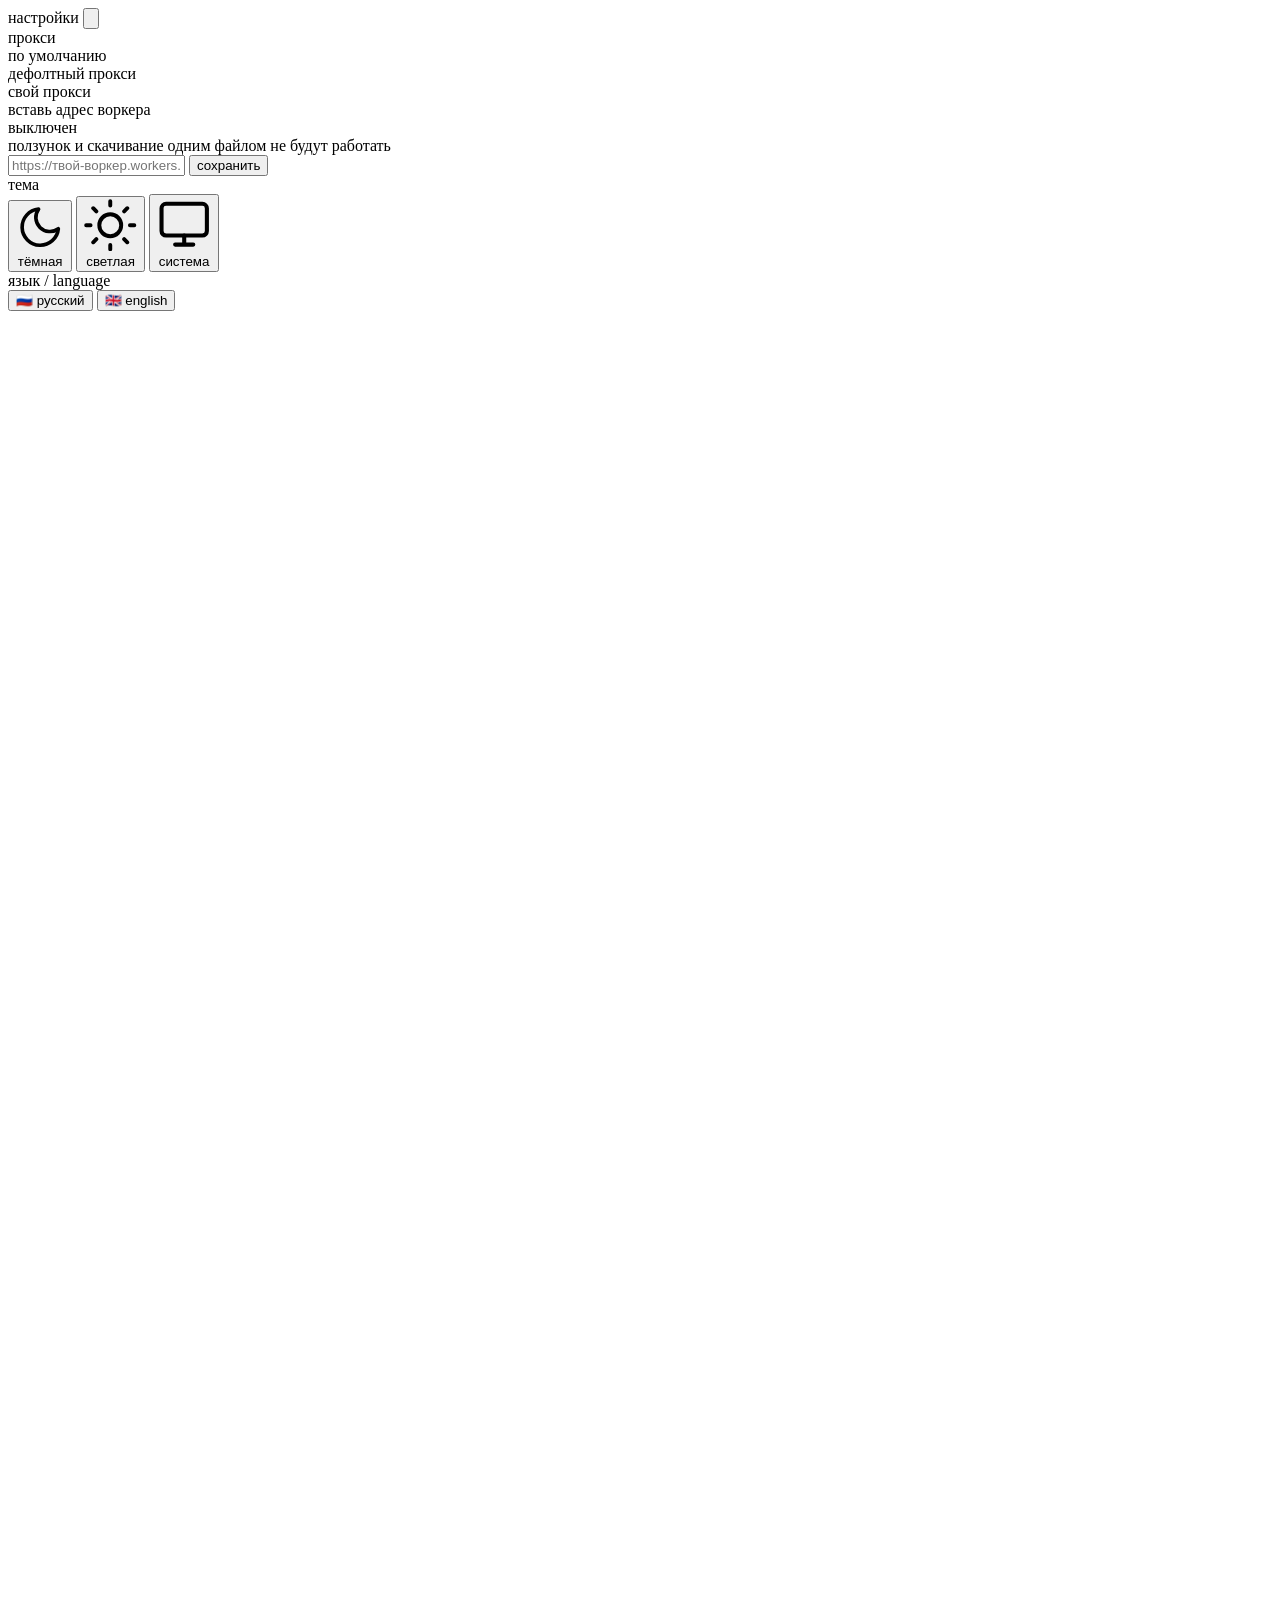
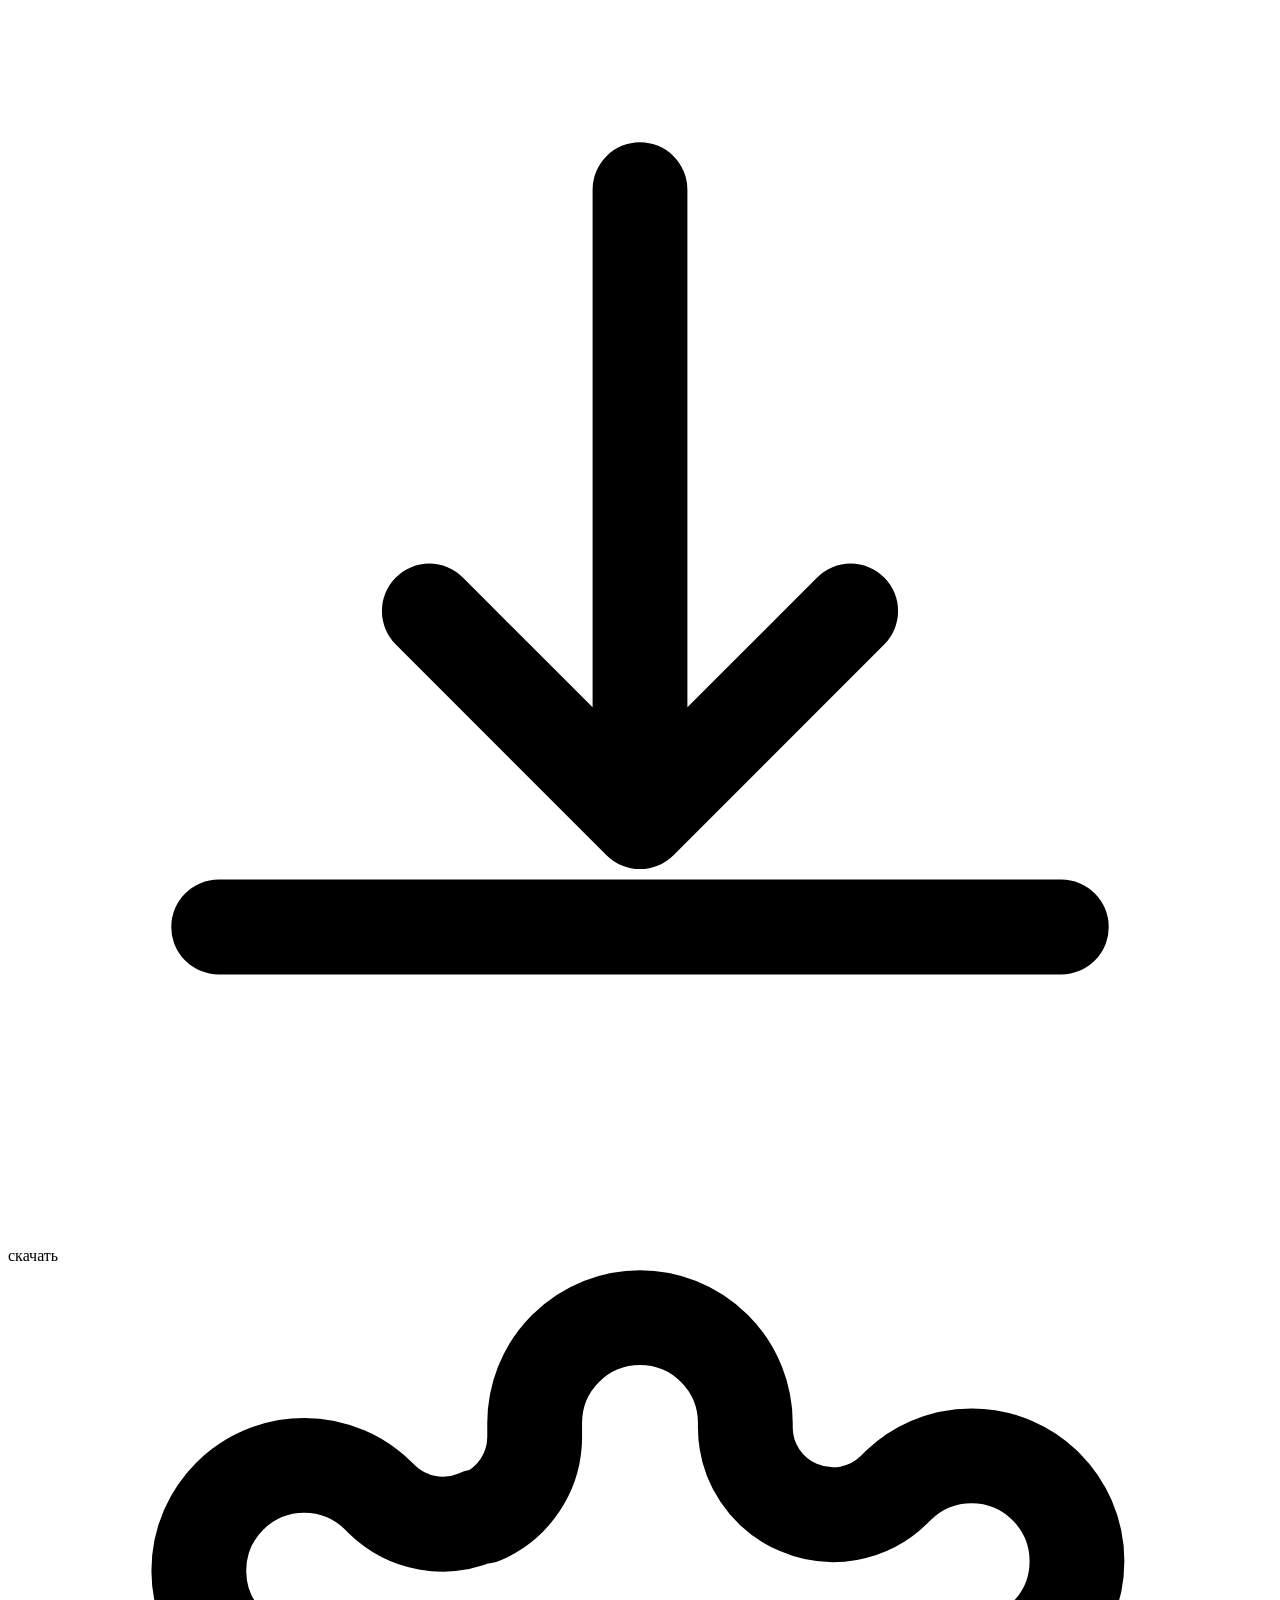
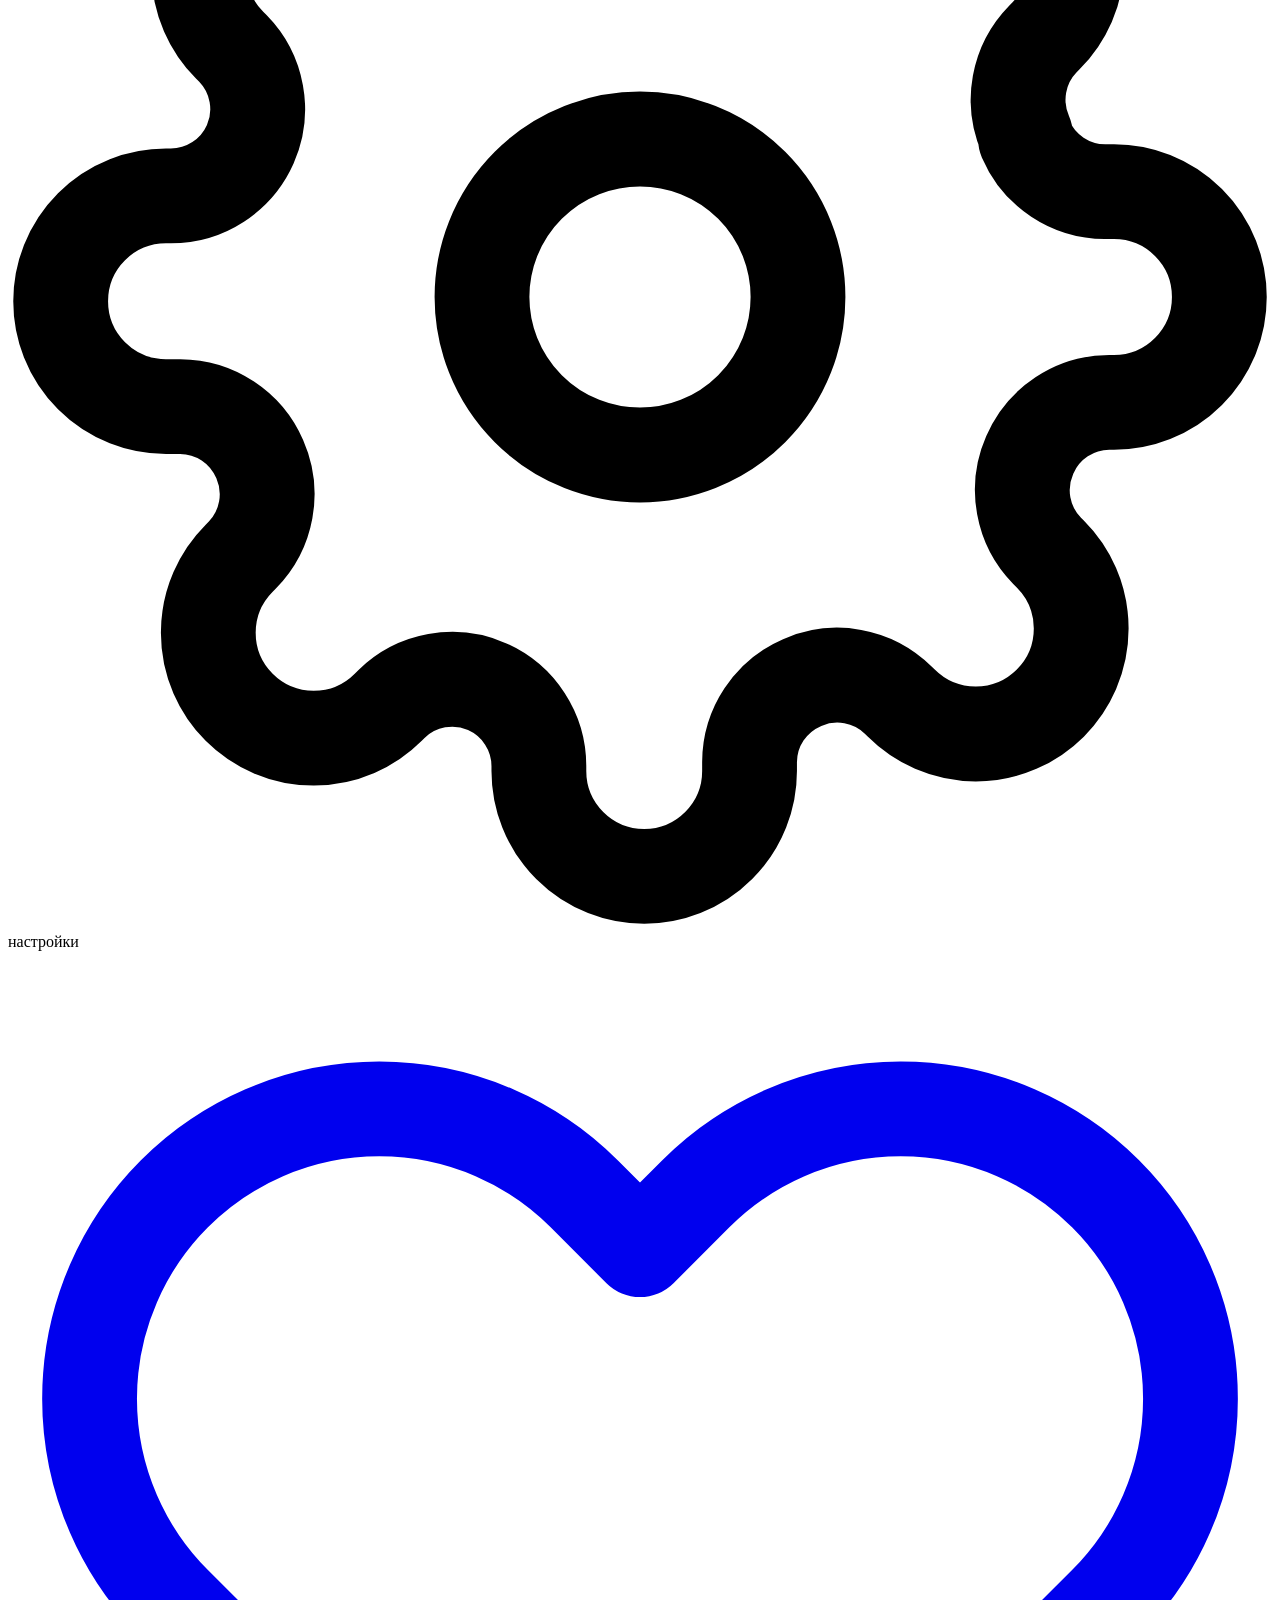
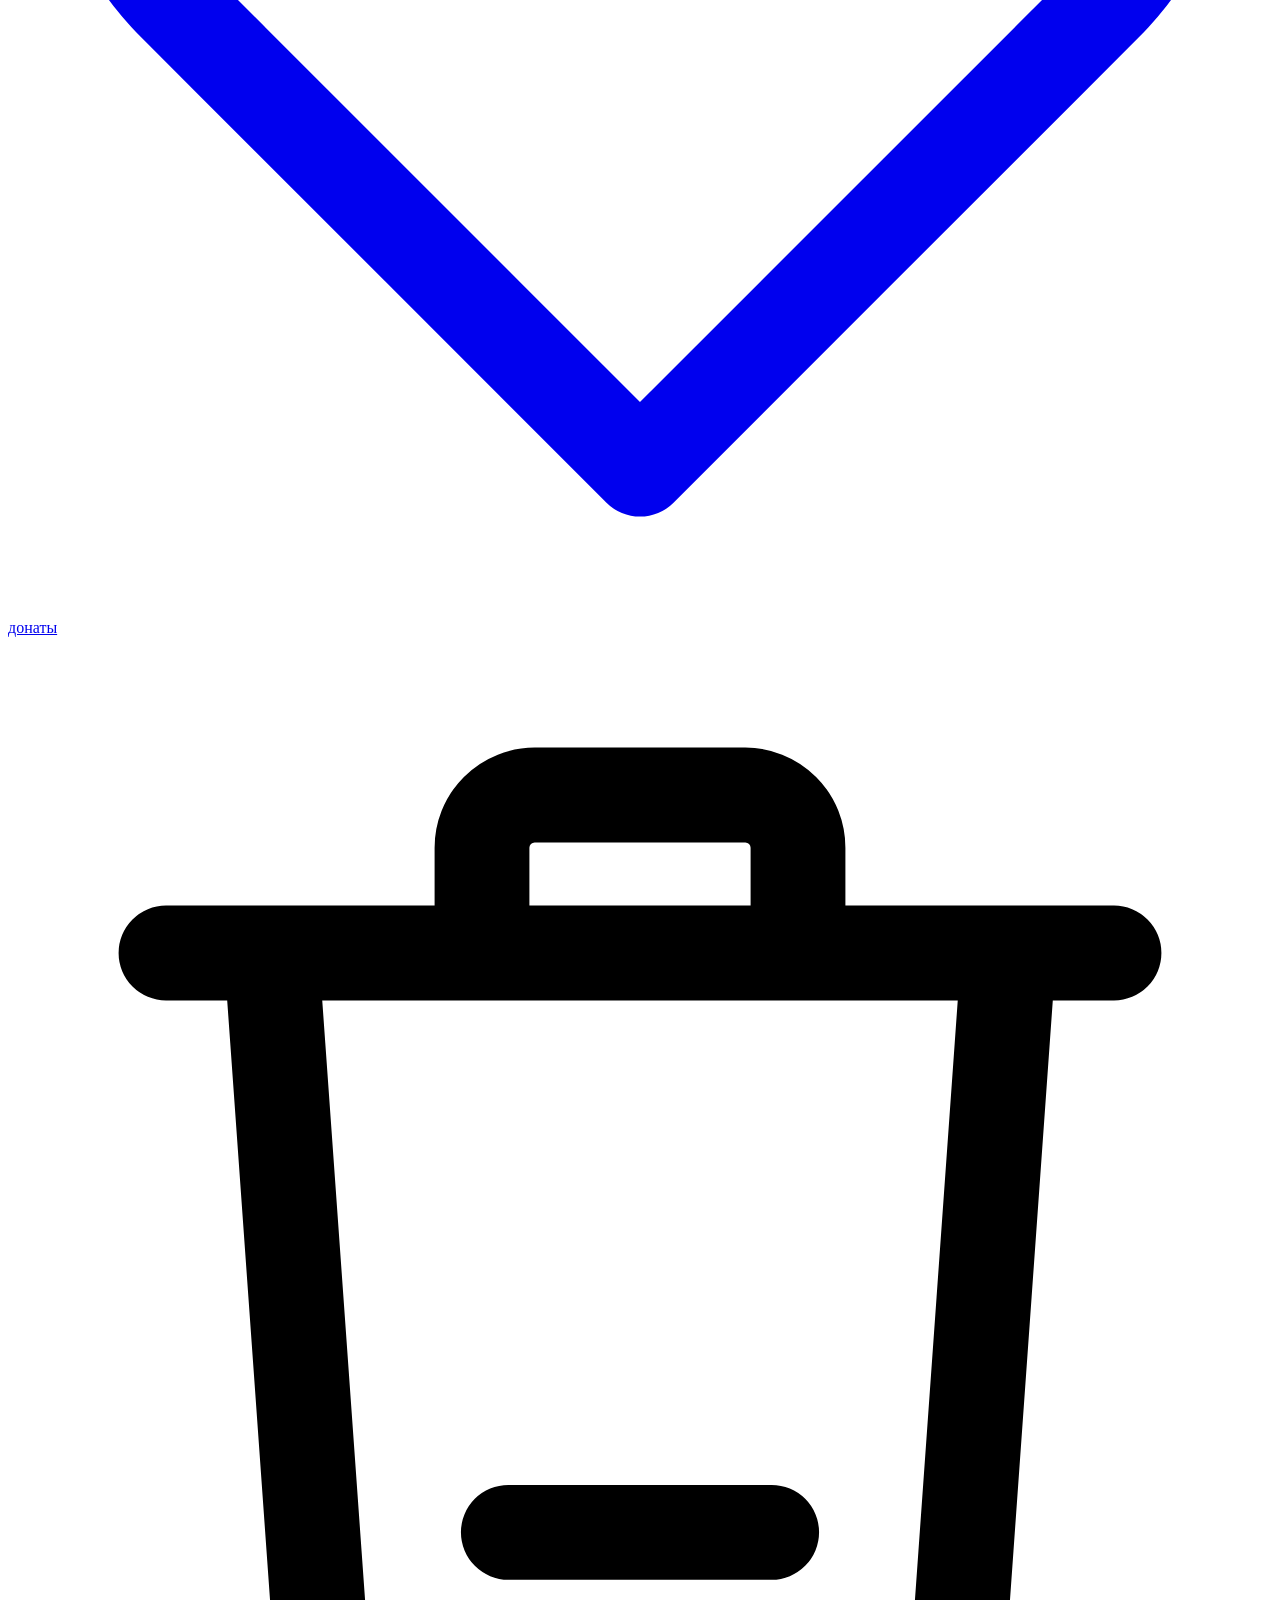
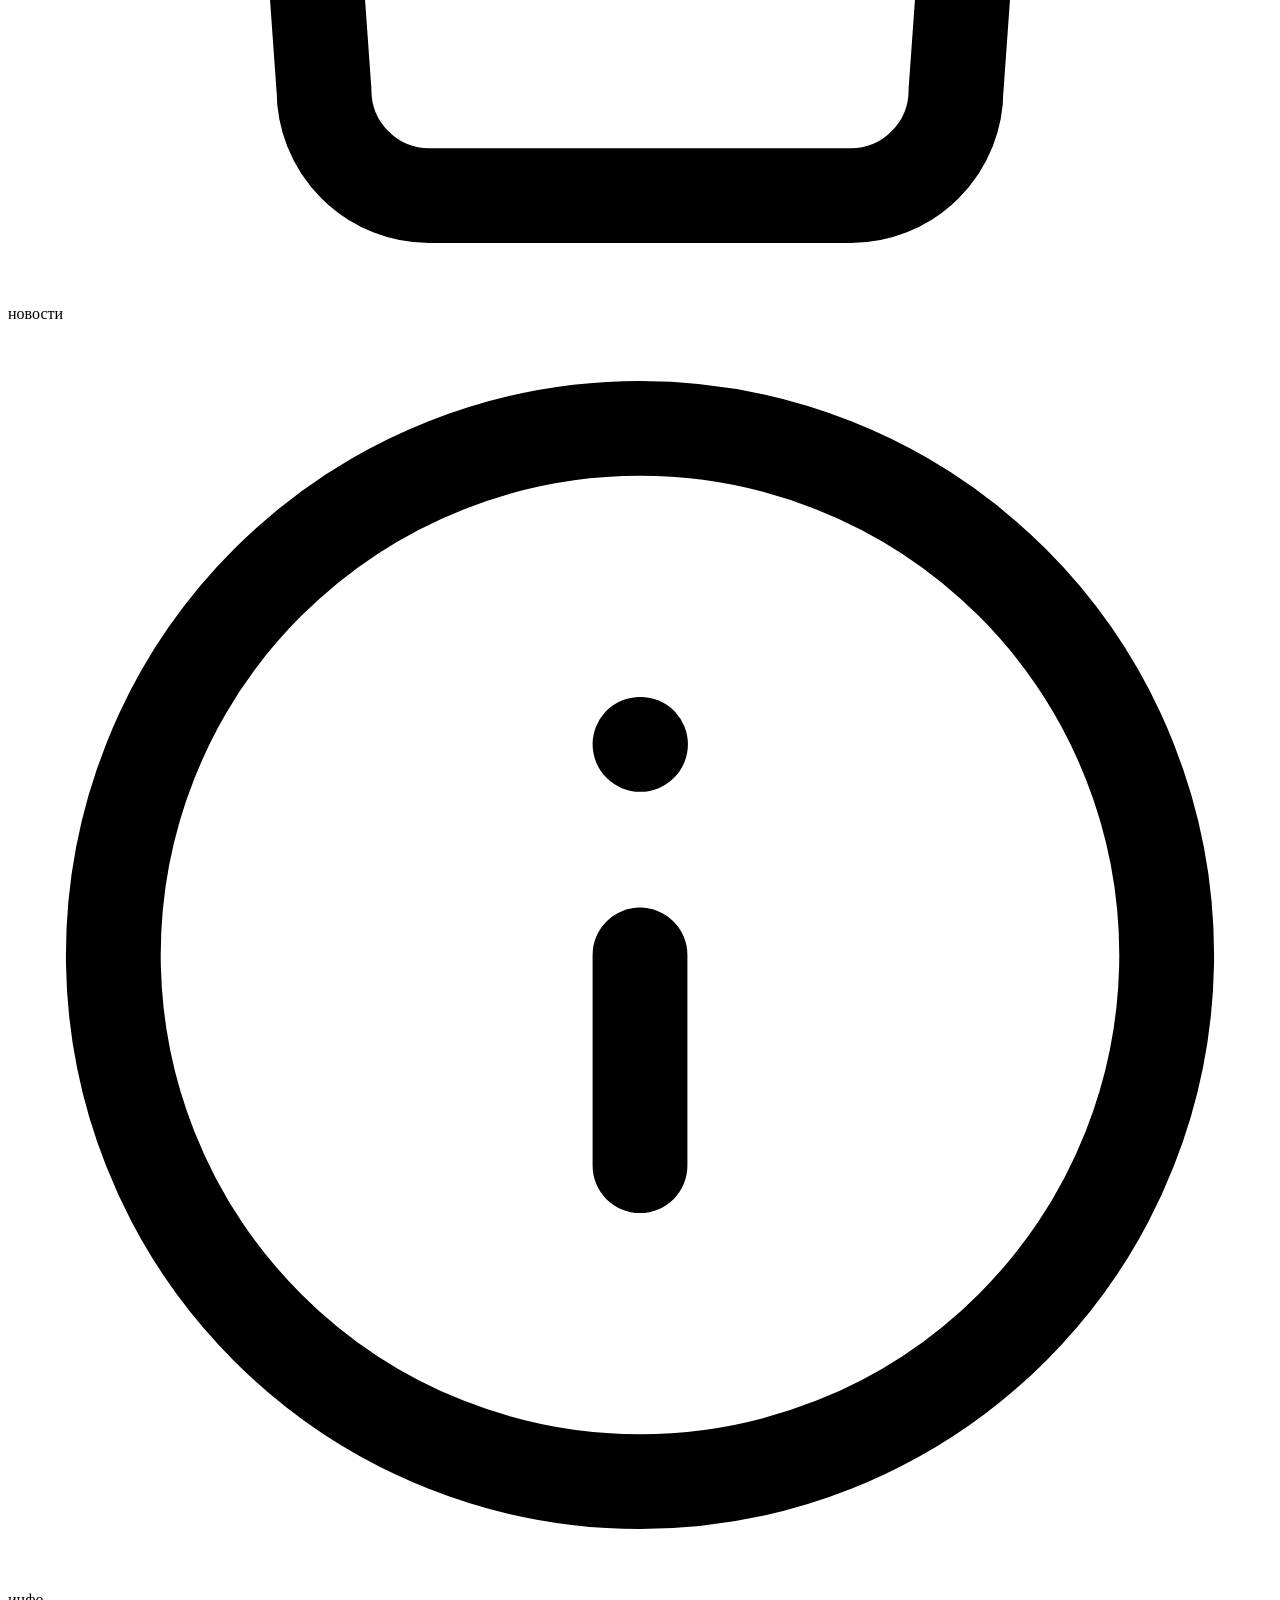
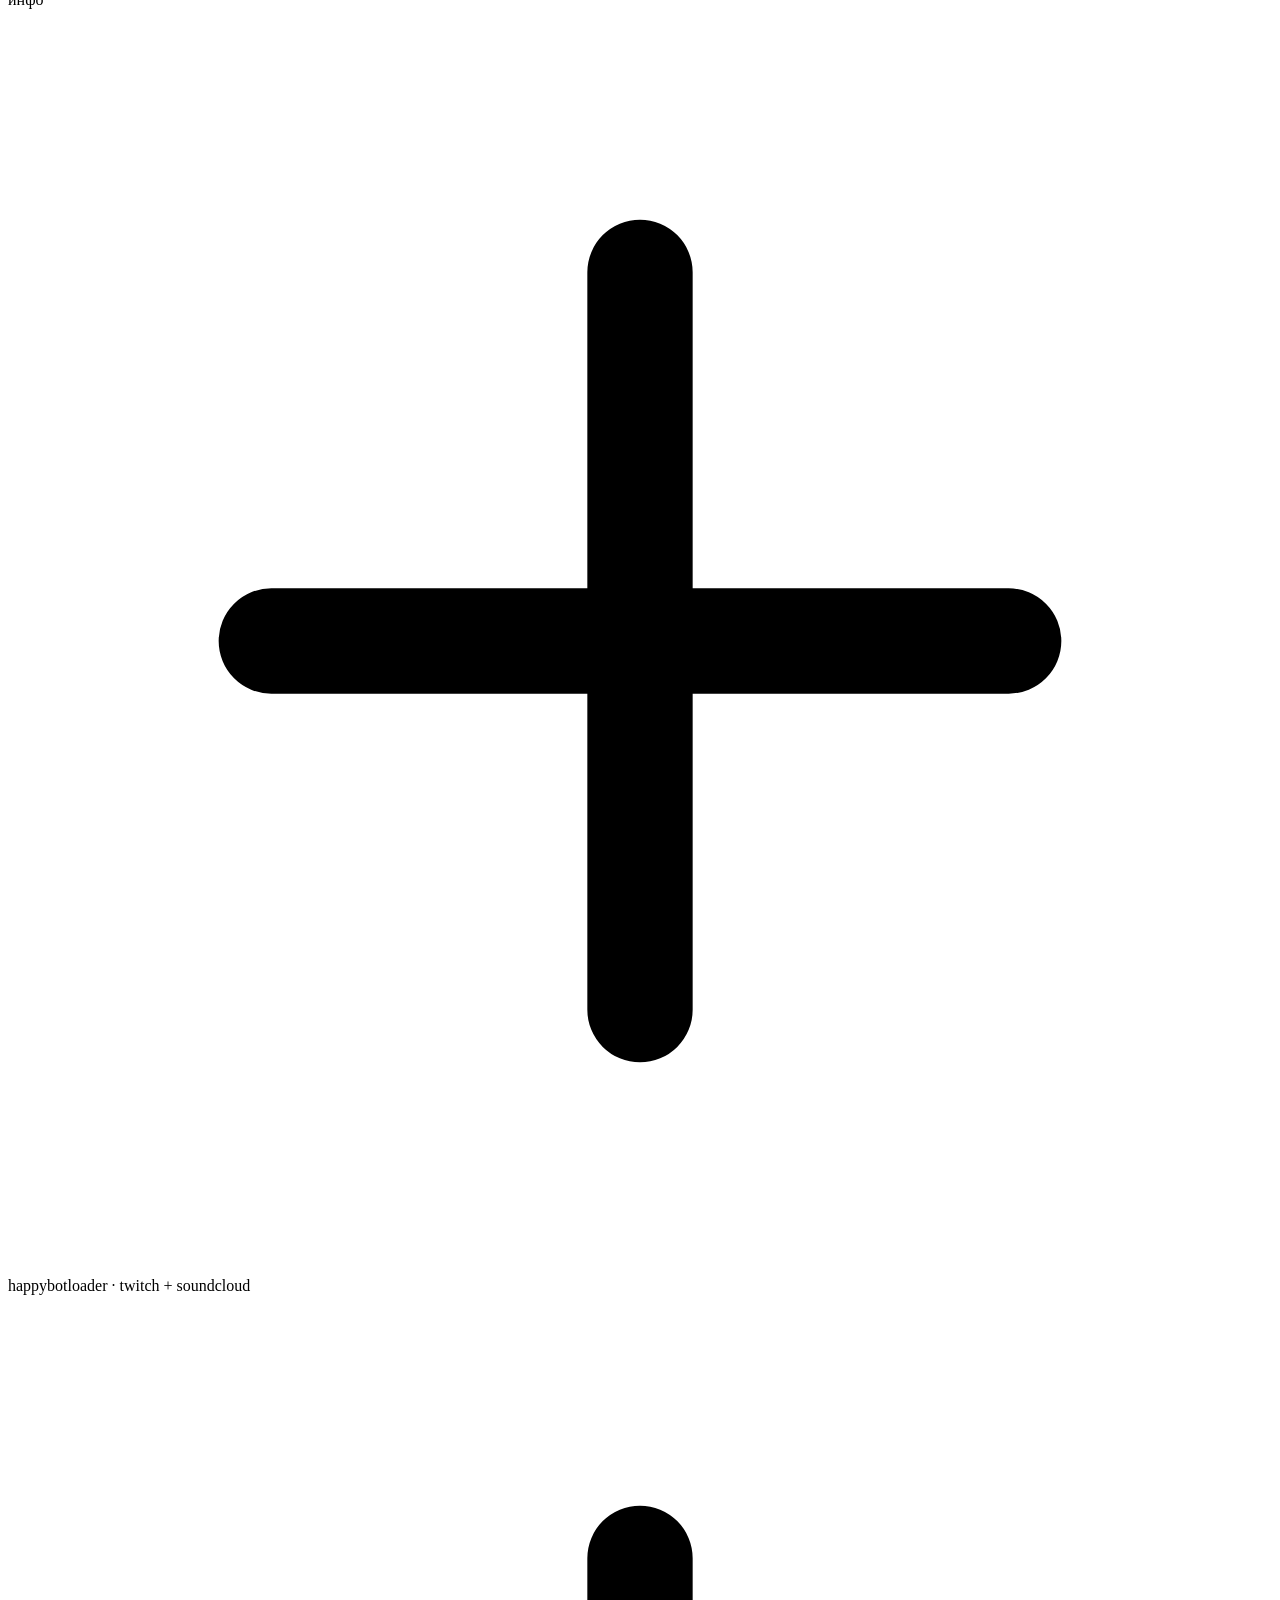
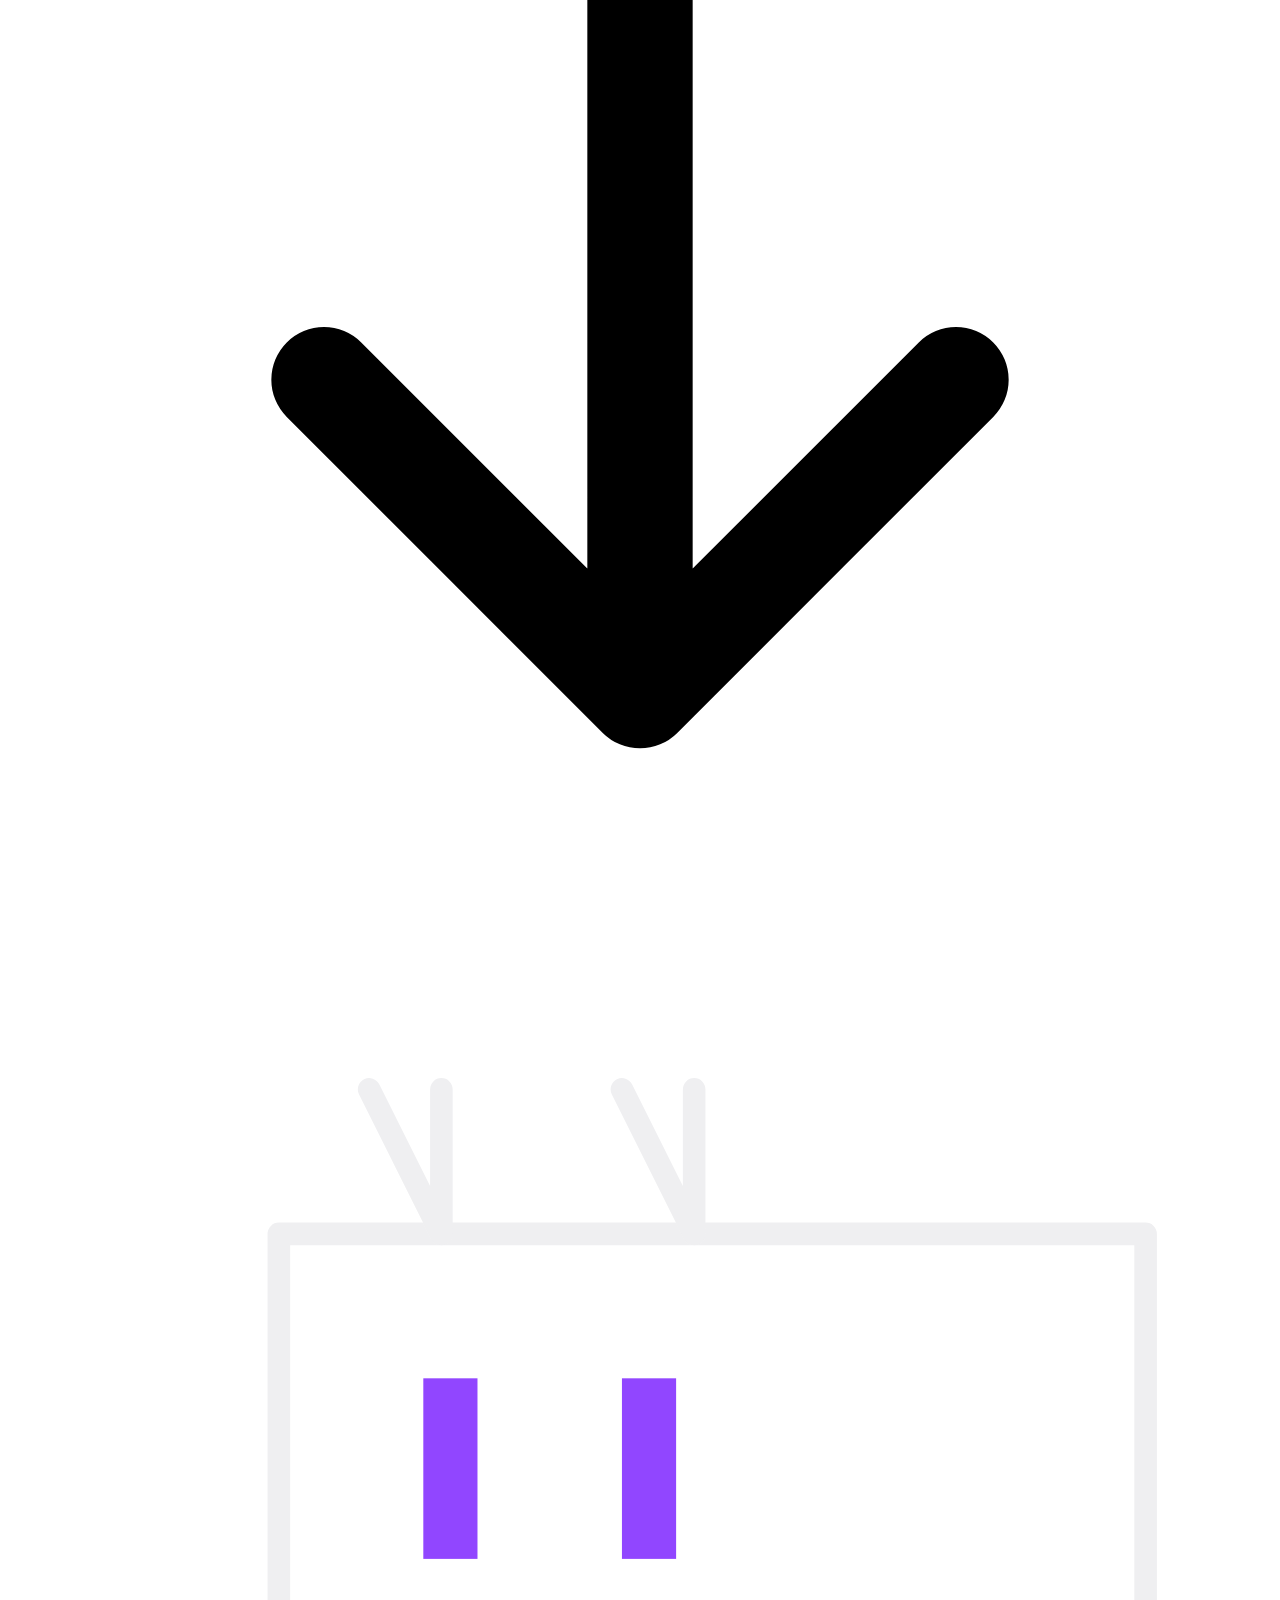
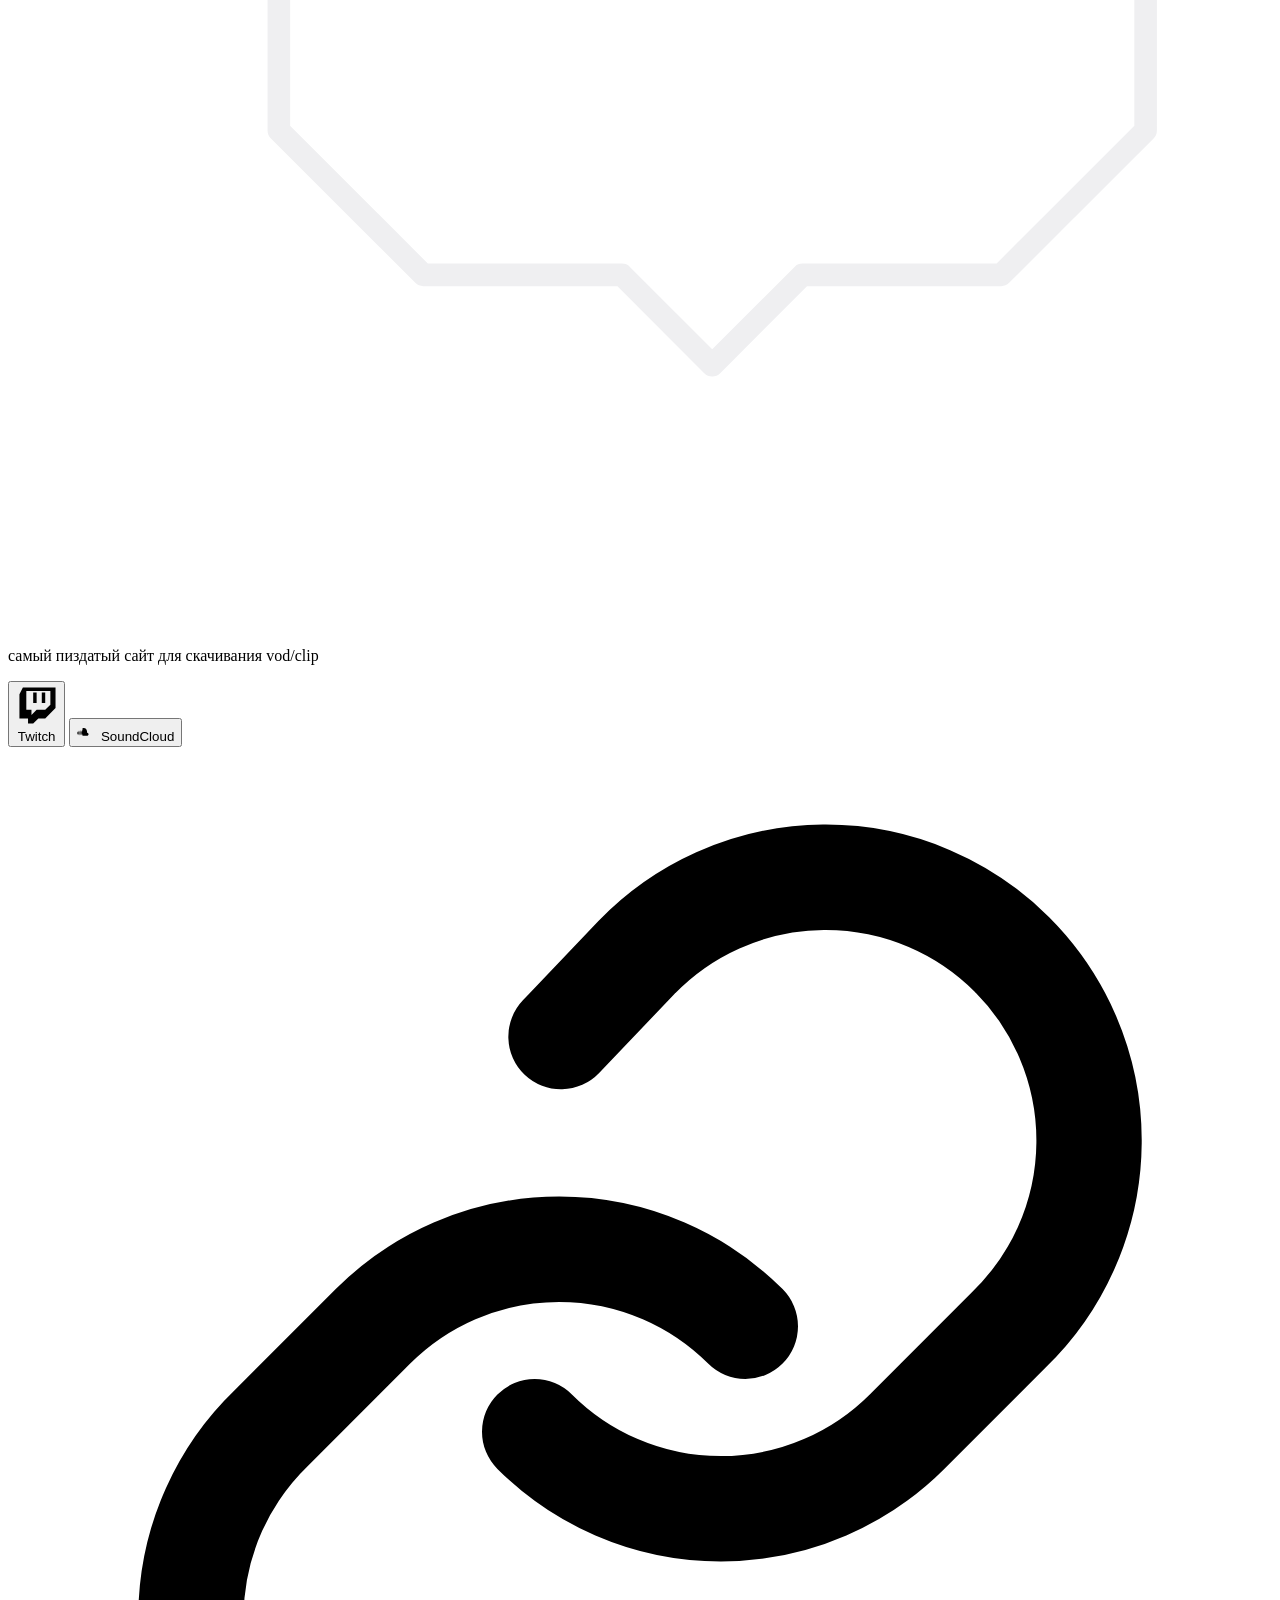
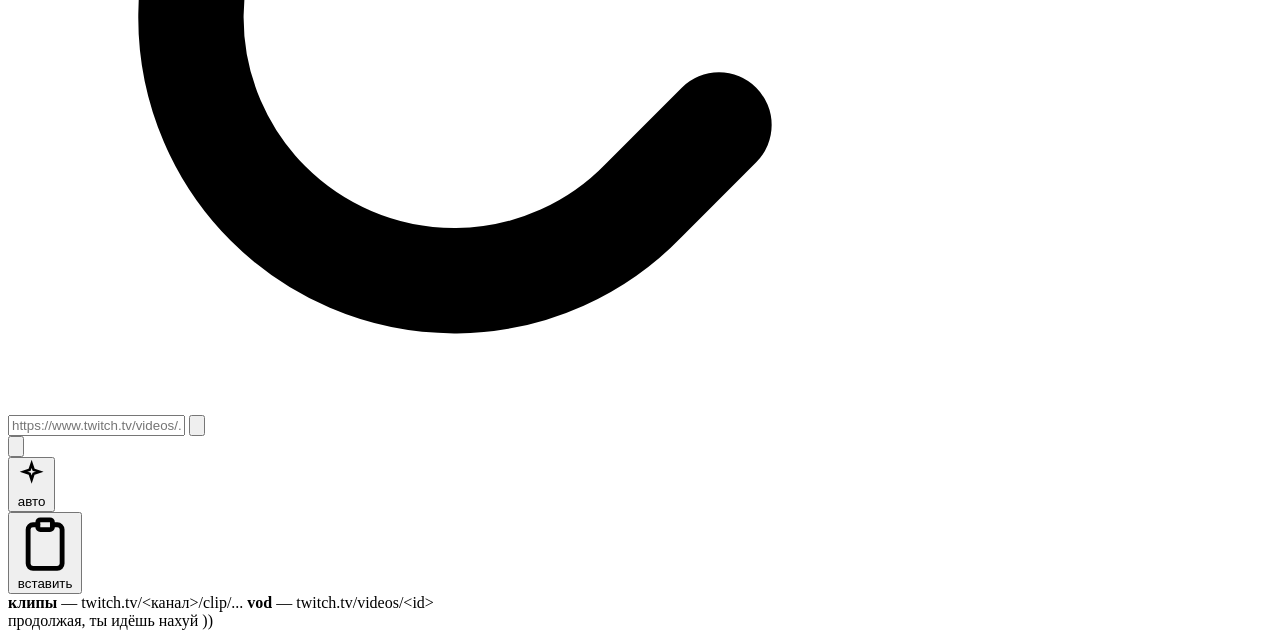
==== commit 62468fa0: "Add files via upload" ====
--- a/index.html
+++ b/index.html
@@ -1,872 +1,187 @@
-<!DOCTYPE html>
-<html lang="ru">
-<head>
-<meta charset="UTF-8">
-<meta name="viewport" content="width=device-width, initial-scale=1.0">
-<title> happysvinloader - новая эра, эволюция, полюция сайтов загрузщиков</title>
-<style>
-  :root{
-    --bg:#0e0e10;
-    --bg-soft:#18181b;
-    --purple:#9146FF;
-    --purple-soft:#772ce8;
-    --text:#efeff1;
-    --text-dim:#adadb8;
-    --border:#26262c;
-    --red:#eb4b4b;
-    --green:#3fce6e;
-  }
-  *{box-sizing:border-box; margin:0; padding:0;}
-  body{
-    background:var(--bg);
-    color:var(--text);
-    font-family: 'JetBrains Mono', 'Courier New', monospace;
-    min-height:100vh;
-    overflow-x:hidden;
-    position:relative;
-  }
-
-  .glow{
-    position:fixed;
-    top:50%; left:50%;
-    width:900px; height:900px;
-    transform:translate(-50%,-50%);
-    background:radial-gradient(circle, rgba(145,70,255,0.12) 0%, rgba(145,70,255,0) 65%);
-    pointer-events:none;
-    z-index:0;
-  }
-
-  .sidebar{
-    position:fixed; top:0; left:0; height:100vh; width:90px;
-    display:flex; flex-direction:column; align-items:center;
-    padding:24px 0; border-right:1px solid var(--border); z-index:10;
-  }
-  .sidebar .top, .sidebar .bottom{display:flex; flex-direction:column; align-items:center; gap:28px;}
-  .sidebar .spacer{flex:1;}
-  .nav-item{display:flex; flex-direction:column; align-items:center; gap:6px; color:var(--text-dim); font-size:10px; letter-spacing:0.04em; cursor:pointer; transition:color .15s ease;}
-  .nav-item:hover{color:var(--text);}
-  .nav-item.active{color:var(--text);}
-  .nav-item svg{width:20px; height:20px;}
-  .logo-mark{width:34px; height:34px; display:flex; align-items:center; justify-content:center; border-radius:8px; background:linear-gradient(135deg, var(--purple), var(--purple-soft)); margin-bottom:8px;}
-
-  .topbar{position:fixed; top:0; left:90px; right:0; height:64px; display:flex; align-items:center; justify-content:space-between; padding:0 32px; z-index:10;}
-  .topbar .services{display:flex; align-items:center; gap:10px; color:var(--text-dim); font-size:12px; letter-spacing:0.08em;}
-  .topbar .services svg{width:14px;height:14px;}
-  .topbar .scroll-hint{width:34px; height:34px; border:1px solid var(--border); border-radius:50%; display:flex; align-items:center; justify-content:center; color:var(--text-dim);}
-
-  main{margin-left:90px; min-height:100vh; display:flex; flex-direction:column; align-items:center; justify-content:center; padding:40px 24px; position:relative; z-index:1;}
-
-  .mascot{width:120px; height:120px; margin-bottom:14px; position:relative;}
-
-  .tagline{color:var(--text-dim); font-size:13px; letter-spacing:0.12em; text-transform:lowercase; margin-bottom:30px;}
-  .tagline .accent{color:var(--purple);}
-
-  .input-row{display:flex; width:100%; max-width:720px; gap:10px;}
-  .input-wrap{flex:1; display:flex; align-items:center; gap:10px; background:var(--bg-soft); border:1px solid var(--border); border-radius:10px; padding:0 18px; height:52px; transition:border-color .15s ease, box-shadow .15s ease;}
-  .input-wrap:focus-within{border-color:var(--purple-soft); box-shadow:0 0 0 3px rgba(145,70,255,0.15);}
-  .input-wrap svg{width:16px; height:16px; color:var(--text-dim); flex-shrink:0;}
-  .input-wrap input{flex:1; background:transparent; border:none; outline:none; color:var(--text); font-family:inherit; font-size:14px;}
-  .input-wrap input::placeholder{color:#5c5c66;}
-  .clear-btn{background:none; border:none; color:var(--text-dim); cursor:pointer; display:flex; align-items:center; flex-shrink:0;}
-  .clear-btn svg{width:14px;height:14px;}
-
-  .go-btn{width:52px; height:52px; background:var(--purple); border:none; border-radius:10px; color:#fff; display:flex; align-items:center; justify-content:center; cursor:pointer; transition:background .15s ease, transform .1s ease; flex-shrink:0;}
-  .go-btn:hover{background:var(--purple-soft);}
-  .go-btn:active{transform:scale(0.95);}
-  .go-btn svg{width:18px; height:18px;}
-  .go-btn.loading svg{animation:spin 0.8s linear infinite;}
-  @keyframes spin{from{transform:rotate(0)}to{transform:rotate(360deg)}}
-  .go-btn:disabled{opacity:0.6; cursor:default;}
-
-  .options-row{display:flex; width:100%; max-width:720px; margin-top:14px; gap:10px; align-items:center;}
-  .pill-group{display:flex; gap:8px; flex-wrap:wrap;}
-  .pill{display:flex; align-items:center; gap:7px; padding:9px 16px; border-radius:8px; border:1px solid var(--border); background:var(--bg-soft); color:var(--text-dim); font-size:12.5px; font-family:inherit; letter-spacing:0.03em; cursor:pointer; transition:all .15s ease;}
-  .pill svg{width:14px;height:14px;}
-  .pill.active{background:rgba(145,70,255,0.12); border-color:var(--purple-soft); color:#d8c4ff;}
-  .pill:hover:not(.active){border-color:#3a3a42; color:var(--text);}
-
-  .options-row .spacer{flex:1;}
-  .paste-btn{display:flex; align-items:center; gap:8px; padding:9px 16px; background:var(--bg-soft); border:1px solid var(--border); border-radius:8px; color:var(--text-dim); font-size:12.5px; font-family:inherit; cursor:pointer; transition:all .15s ease;}
-  .paste-btn svg{width:14px;height:14px;}
-  .paste-btn:hover{border-color:#3a3a42; color:var(--text);}
-
-  .examples{margin-top:24px; display:flex; gap:8px; flex-wrap:wrap; justify-content:center; max-width:720px;}
-  .example-chip{font-size:11px; color:#5c5c66; padding:5px 10px; border:1px solid var(--border); border-radius:6px; letter-spacing:0.04em;}
-  .example-chip b{color:var(--text-dim); font-weight:600;}
-
-  .result{ width:100%; max-width:720px; margin-top:22px; display:none; }
-  .result.show{display:block; animation:fadeIn .25s ease;}
-  @keyframes fadeIn{from{opacity:0; transform:translateY(6px);} to{opacity:1; transform:translateY(0);}}
-
-  .status-msg{
-    font-size:12.5px; padding:12px 16px; border-radius:8px;
-    border:1px solid var(--border); background:var(--bg-soft); color:var(--text-dim);
-    display:flex; align-items:center; gap:10px;
-  }
-  .status-msg.error{border-color:rgba(235,75,75,0.4); color:#ffb3b3; background:rgba(235,75,75,0.08);}
-  .status-msg svg{width:15px; height:15px; flex-shrink:0;}
-
-  .preview-card{ display:flex; gap:14px; background:var(--bg-soft); border:1px solid var(--border); border-radius:10px; padding:14px; margin-bottom:12px; }
-  .preview-thumb{ width:120px; height:68px; border-radius:6px; object-fit:cover; background:#000; flex-shrink:0; }
-  .preview-info{flex:1; min-width:0; display:flex; flex-direction:column; gap:4px; justify-content:center;}
-  .preview-title{font-size:13px; color:var(--text); white-space:nowrap; overflow:hidden; text-overflow:ellipsis;}
-  .preview-meta{font-size:11px; color:var(--text-dim);}
-
-  .quality-list{display:flex; flex-direction:column; gap:8px;}
-  .quality-row{ display:flex; align-items:center; justify-content:space-between; background:var(--bg-soft); border:1px solid var(--border); border-radius:8px; padding:11px 16px; }
-  .quality-row .label{font-size:13px; color:var(--text);}
-  .quality-row .sub{font-size:11px; color:var(--text-dim); margin-top:2px;}
-  .dl-btn{ display:flex; align-items:center; gap:7px; background:var(--purple); border:none; color:#fff; padding:8px 14px; border-radius:7px; font-size:12px; font-family:inherit; cursor:pointer; transition:background .15s ease; text-decoration:none; }
-  .dl-btn:hover{background:var(--purple-soft);}
-  .dl-btn svg{width:13px;height:13px;}
-
-  .hint-box{ margin-top:10px; font-size:11px; color:#5c5c66; line-height:1.6; padding:10px 14px; border:1px dashed var(--border); border-radius:8px; }
-  .hint-box code{ display:inline-block; margin-top:4px; color:var(--text-dim); background:#000; padding:2px 6px; border-radius:4px; }
-
-  /* --- range / trim UI --- */
-  .trim-box{ background:var(--bg-soft); border:1px solid var(--border); border-radius:10px; padding:16px 18px; margin-bottom:12px; }
-  .trim-row{ display:flex; align-items:center; gap:10px; margin-bottom:12px; flex-wrap:wrap; }
-  .trim-row label{ font-size:12px; color:var(--text-dim); white-space:nowrap; }
-  .quality-select{ background:var(--bg); color:var(--text); border:1px solid var(--border); border-radius:7px; padding:7px 10px; font-family:inherit; font-size:12.5px; cursor:pointer; }
-  .quality-select:focus{ outline:none; border-color:var(--purple-soft); }
-  .trim-desc{ font-size:11.5px; color:var(--text-dim); line-height:1.6; margin-bottom:16px; }
-  .trim-desc .accent{ color:var(--purple); }
-
-  .slider-wrap{ position:relative; width:100%; height:44px; margin-bottom:30px; padding:0 2px; }
-  .slider-loading{ font-size:11.5px; color:var(--text-dim); padding:10px 0; }
-  .slider-track{ position:absolute; top:18px; left:0; right:0; height:8px; background:#2c2c33; border-radius:5px; }
-  .slider-range{ position:absolute; top:18px; height:8px; background:var(--purple); border-radius:5px; }
-  .slider-thumb{
-    position:absolute; top:9px; width:24px; height:24px; border-radius:7px;
-    cursor:grab; touch-action:none; box-shadow:0 1px 4px rgba(0,0,0,0.5);
-    border:2px solid var(--bg-soft);
-  }
-  .slider-thumb:active{ cursor:grabbing; }
-  .slider-thumb.start{ background:var(--purple); z-index:3; }
-  .slider-thumb.end{ background:#efeff1; z-index:2; }
-  .slider-tag{
-    position:absolute; top:32px; transform:translateX(-50%);
-    background:#000; color:#fff; font-size:10.5px; letter-spacing:0.02em;
-    padding:3px 7px; border-radius:5px; white-space:nowrap; pointer-events:none;
-  }
-  .slider-tag input{
-    background:transparent; border:none; color:#fff; font-family:inherit; font-size:10.5px;
-    width:74px; text-align:center; pointer-events:auto; outline:none;
-  }
-  .slider-tag.start{ border:1px solid var(--purple-soft); }
-
-  .dl-actions{ display:flex; gap:10px; flex-wrap:wrap; }
-  .dl-actions .dl-btn{ padding:10px 16px; font-size:12.5px; }
-  .dl-btn.secondary{ background:var(--bg); border:1px solid var(--border); color:var(--text); }
-  .dl-btn.secondary:hover{ border-color:#3a3a42; background:#1f1f24; }
-  .dl-btn:disabled{ opacity:0.5; cursor:default; pointer-events:none; }
-
-  .warn-line{ margin-top:10px; font-size:11px; color:#e0a64b; line-height:1.6; }
-
-  .progress-box{ margin-top:12px; display:none; }
-  .progress-box.show{ display:block; }
-  .progress-track{ width:100%; height:6px; background:#2c2c33; border-radius:4px; overflow:hidden; }
-  .progress-fill{ height:100%; width:0%; background:var(--purple); transition:width .15s ease; }
-  .progress-label{ font-size:11px; color:var(--text-dim); margin-top:6px; }
-
-  footer{position:fixed; bottom:0; left:90px; right:0; text-align:center; padding:18px 0; color:#4b4b54; font-size:11px; letter-spacing:0.05em; z-index:5;}
-
-  @media (max-width: 640px){
-    .sidebar{width:64px;}
-    .sidebar .nav-item{font-size:8px;}
-    .topbar{left:64px; padding:0 16px;}
-    main{margin-left:64px; padding:24px 16px;}
-    footer{left:64px;}
-    .preview-card{flex-direction:column;}
-    .preview-thumb{width:100%; height:140px;}
-  }
-</style>
-</head>
-<body>
-
-<div class="glow"></div>
-
-<aside class="sidebar">
-  <div class="top">
-    <div class="logo-mark">
-      <svg viewBox="0 0 24 24" fill="none" stroke="#fff" stroke-width="2"><path d="M5 3v18l4-4h6l4-4V3H5z"/><path d="M9 8v4M14 8v4" stroke-linecap="round"/></svg>
-    </div>
-    <div class="nav-item active">
-      <svg viewBox="0 0 24 24" fill="none" stroke="currentColor" stroke-width="1.8"><path d="M12 4v12m0 0l-4-4m4 4l4-4M4 18h16" stroke-linecap="round" stroke-linejoin="round"/></svg>
-      скачать
-    </div>
-  </div>
-  <div class="spacer"></div>
-  <div class="bottom">
-    <div class="nav-item" id="settingsNavItem" style="cursor:pointer;">
-      <svg viewBox="0 0 24 24" fill="none" stroke="currentColor" stroke-width="1.8"><circle cx="12" cy="12" r="3"/><path d="M19.4 15a1.65 1.65 0 00.33 1.82l.06.06a2 2 0 11-2.83 2.83l-.06-.06a1.65 1.65 0 00-1.82-.33 1.65 1.65 0 00-1 1.51V21a2 2 0 11-4 0v-.09A1.65 1.65 0 009.1 19.4a1.65 1.65 0 00-1.82.33l-.06.06a2 2 0 11-2.83-2.83l.06-.06a1.65 1.65 0 00.33-1.82 1.65 1.65 0 00-1.51-1H3a2 2 0 110-4h.09A1.65 1.65 0 004.6 9.1a1.65 1.65 0 00-.33-1.82l-.06-.06a2 2 0 112.83-2.83l.06.06a1.65 1.65 0 001.82.33H9a1.65 1.65 0 001-1.51V3a2 2 0 114 0v.09a1.65 1.65 0 001 1.51 1.65 1.65 0 001.82-.33l.06-.06a2 2 0 112.83 2.83l-.06.06a1.65 1.65 0 00-.33 1.82V9a1.65 1.65 0 001.51 1H21a2 2 0 110 4h-.09a1.65 1.65 0 00-1.51 1z" stroke-linecap="round" stroke-linejoin="round"/></svg>
-      настройки
-    </div>
-    <div class="nav-item">
-      <svg viewBox="0 0 24 24" fill="none" stroke="currentColor" stroke-width="1.8"><path d="M20.84 4.61a5.5 5.5 0 00-7.78 0L12 5.67l-1.06-1.06a5.5 5.5 0 10-7.78 7.78l1.06 1.06L12 21.23l7.78-7.78 1.06-1.06a5.5 5.5 0 000-7.78z" stroke-linecap="round" stroke-linejoin="round"/></svg>
-      донаты
-    </div>
-    <div class="nav-item">
-      <svg viewBox="0 0 24 24" fill="none" stroke="currentColor" stroke-width="1.8"><path d="M14.5 17H9.5M3 6h18M5 6l1 14a2 2 0 002 2h8a2 2 0 002-2l1-14M9 6V4a1 1 0 011-1h4a1 1 0 011 1v2" stroke-linecap="round" stroke-linejoin="round"/></svg>
-      новости
-    </div>
-    <div class="nav-item">
-      <svg viewBox="0 0 24 24" fill="none" stroke="currentColor" stroke-width="1.8"><circle cx="12" cy="12" r="10"/><path d="M12 16v-4M12 8h.01" stroke-linecap="round" stroke-linejoin="round"/></svg>
-      инфо
-    </div>
-  </div>
-</aside>
-
-<div class="topbar">
-  <div class="services">
-    <svg viewBox="0 0 24 24" fill="none" stroke="currentColor" stroke-width="2"><path d="M12 5v14M5 12h14" stroke-linecap="round"/></svg>
-    только твич!!!! (мб потом будет и другое)
-  </div>
-  <div class="scroll-hint">
-    <svg viewBox="0 0 24 24" fill="none" stroke="currentColor" stroke-width="2"><path d="M12 5v14m0 0l-6-6m6 6l6-6" stroke-linecap="round" stroke-linejoin="round"/></svg>
-  </div>
-</div>
-
-<main>
-  <div class="mascot">
-    <svg viewBox="0 0 140 140" fill="none">
-      <path d="M30 30v55l16 16h22l10 10 10-10h22l16-16V30H30z" stroke="#efeff1" stroke-width="2.5" fill="none" stroke-linejoin="round"/>
-      <path d="M48 30V14M76 30V14M40 14l8 16M68 14l8 16" stroke="#efeff1" stroke-width="2.5" stroke-linecap="round" stroke-linejoin="round"/>
-      <rect x="46" y="46" width="6" height="20" fill="#9146FF"/>
-      <rect x="68" y="46" width="6" height="20" fill="#9146FF"/>
-    </svg>
-  </div>
-
-  <p class="tagline"> самый пиздатый сайт для скачивания <span class="accent">vod/clip</span></p>
-
-  <div class="input-row">
-    <div class="input-wrap">
-      <svg viewBox="0 0 24 24" fill="none" stroke="currentColor" stroke-width="2"><path d="M10 13a5 5 0 007.07 0l1.93-1.93a5 5 0 10-7.07-7.07L10.5 5.5M14 11a5 5 0 00-7.07 0L5 12.93a5 5 0 107.07 7.07l1.43-1.43" stroke-linecap="round" stroke-linejoin="round"/></svg>
-      <input id="urlInput" type="text" placeholder="https://www.twitch.tv/videos/... или /clip/...">
-      <button class="clear-btn" id="clearBtn"><svg viewBox="0 0 24 24" fill="none" stroke="currentColor" stroke-width="2"><path d="M18 6L6 18M6 6l12 12" stroke-linecap="round"/></svg></button>
-    </div>
-    <button class="go-btn" id="goBtn">
-      <svg viewBox="0 0 24 24" fill="none" stroke="currentColor" stroke-width="2.2"><path d="M5 12h14M13 6l6 6-6 6" stroke-linecap="round" stroke-linejoin="round"/></svg>
-    </button>
-  </div>
-
-  <div class="options-row">
-    <div class="pill-group">
-      <button class="pill active">
-        <svg viewBox="0 0 24 24" fill="none" stroke="currentColor" stroke-width="2"><path d="M12 3l1.5 4.5L18 9l-4.5 1.5L12 15l-1.5-4.5L6 9l4.5-1.5L12 3z"/></svg>
-        авто
-      </button>
-    </div>
-    <div class="spacer"></div>
-    <button class="paste-btn" id="pasteBtn">
-      <svg viewBox="0 0 24 24" fill="none" stroke="currentColor" stroke-width="2"><rect x="9" y="2" width="6" height="4" rx="1"/><path d="M9 4H7a2 2 0 00-2 2v14a2 2 0 002 2h10a2 2 0 002-2V6a2 2 0 00-2-2h-2" stroke-linecap="round" stroke-linejoin="round"/></svg>
-      вставить
-    </button>
-  </div>
-
-  <div class="examples">
-    <span class="example-chip"><b>клипы</b> — twitch.tv/&lt;канал&gt;/clip/...</span>
-    <span class="example-chip"><b>vod</b> — twitch.tv/videos/&lt;id&gt;</span>
-  </div>
-
-  <div class="result" id="result"></div>
-</main>
-
-<footer>продолжая, ты идёшь нахуй ))</footer>
-
-<script>
-const GQL_URL = "https://gql.twitch.tv/gql";
-const CLIENT_ID = "kimne78kx3ncx6brgo4mv6wki5h1ko"; // публичный client-id веб-плеера twitch
-
-const urlInput = document.getElementById('urlInput');
-const goBtn = document.getElementById('goBtn');
-const result = document.getElementById('result');
-const clearBtn = document.getElementById('clearBtn');
-const pasteBtn = document.getElementById('pasteBtn');
-
-let vodState = null; // { id, title, author, qualities, playlistUrl, qualityIdx, segments, total, start, end }
-
-// --- CORS proxy support ---
-// usher.ttvnw.net / Twitch CDN don't send Access-Control-Allow-Origin, so direct
-// fetch() from any browser page (regardless of where it's hosted) gets blocked.
-// To build the trim slider we need to read the playlist contents in JS, which means
-// the request has to go through a small server-side proxy that re-sends it with
-// permissive CORS headers. Set this via the "настройки" sidebar item, or hardcode
-// PROXY_BASE below. Expected format: a URL prefix that the target URL gets
-// URL-encoded and appended to, e.g. "https://your-worker.workers.dev/?url="
-let PROXY_BASE = localStorage.getItem('twvod_proxy')?.trim() || 'https://super-block-092b.gameforzi2000.workers.dev/?url=';
-
-function proxiedFetch(url, opts){
-  if(PROXY_BASE) return fetch(PROXY_BASE + encodeURIComponent(url), opts);
-  return fetch(url, opts);
-}
-
-clearBtn.onclick = () => { urlInput.value=''; urlInput.focus(); hideResult(); };
-pasteBtn.onclick = async () => {
-  try{ const t = await navigator.clipboard.readText(); urlInput.value = t; }catch(e){}
-};
-urlInput.addEventListener('keydown', e => { if(e.key === 'Enter') handleGo(); });
-goBtn.onclick = handleGo;
-
-function hideResult(){ result.classList.remove('show'); result.innerHTML=''; }
-
-function setLoading(on){
-  goBtn.disabled = on;
-  goBtn.classList.toggle('loading', on);
-}
-
-function showStatus(msg, isError){
-  result.innerHTML = `<div class="status-msg ${isError?'error':''}">
-    <svg viewBox="0 0 24 24" fill="none" stroke="currentColor" stroke-width="2"><circle cx="12" cy="12" r="10"/><path d="M12 16v-4M12 8h.01" stroke-linecap="round" stroke-linejoin="round"/></svg>
-    ${msg}
-  </div>`;
-  result.classList.add('show');
-}
-
-function parseUrl(raw){
-  raw = raw.trim();
-  let m = raw.match(/twitch\.tv\/videos\/(\d+)/);
-  if(m) return { type:'vod', id:m[1] };
-  m = raw.match(/twitch\.tv\/[^\/]+\/clip\/([A-Za-z0-9_-]+)/);
-  if(m) return { type:'clip', slug:m[1] };
-  m = raw.match(/clips\.twitch\.tv\/([A-Za-z0-9_-]+)/);
-  if(m) return { type:'clip', slug:m[1] };
-  return null;
-}
-
-async function gql(body){
-  const res = await fetch(GQL_URL, {
-    method:'POST',
-    headers:{ 'Content-Type':'application/json', 'Client-ID': CLIENT_ID },
-    body: JSON.stringify(body)
-  });
-  if(!res.ok) throw new Error('Запрос к Twitch не удался ('+res.status+')');
-  return res.json();
-}
-
-async function handleGo(){
-  const raw = urlInput.value;
-  const parsed = parseUrl(raw);
-  if(!parsed){
-    showStatus('Не понимаю эту ссылку. Нужна ссылка на клип или VOD twitch.tv', true);
-    return;
-  }
-  setLoading(true);
-  hideResult();
-  showStatus('тяну данные с twitch...');
-  try{
-    if(parsed.type === 'clip') await resolveClip(parsed.slug);
-    else await resolveVod(parsed.id);
-  }catch(err){
-    showStatus('Не получилось: ' + err.message + '. Возможно видео приватное, удалено, или Twitch поменял API.', true);
-  }finally{
-    setLoading(false);
-  }
-}
-
-async function resolveClip(slug){
-  const body = {
-    operationName: "VideoAccessToken_Clip",
-    query: `query VideoAccessToken_Clip($slug: ID!) {
-      clip(slug: $slug) {
-        id
-        title
-        thumbnailURL
-        broadcaster { displayName }
-        videoQualities { frameRate quality sourceURL }
-        playbackAccessToken(params: {platform: "web", playerBackend: "mediaplayer", playerType: "embed"}) {
-          signature value
-        }
-      }
-    }`,
-    variables: { slug }
-  };
-  const data = await gql(body);
-  const clip = data?.data?.clip;
-  if(!clip || !clip.playbackAccessToken) throw new Error('клип не найден');
-
-  const token = clip.playbackAccessToken;
-  const qualities = (clip.videoQualities || []).slice().sort((a,b)=> (b.quality - a.quality));
-
-  const urls = qualities.map(q => {
-    const u = new URL(q.sourceURL);
-    u.searchParams.set('sig', token.signature);
-    u.searchParams.set('token', token.value);
-    return { quality: q.quality+'p'+(q.frameRate?('@'+Math.round(q.frameRate)):''), url: u.toString() };
-  });
-
-  renderClipResult(clip, urls);
-}
-
-function renderClipResult(clip, urls){
-  let html = `<div class="preview-card">
-    <img class="preview-thumb" src="${clip.thumbnailURL || ''}" onerror="this.style.display='none'">
-    <div class="preview-info">
-      <div class="preview-title">${escapeHtml(clip.title || 'без названия')}</div>
-      <div class="preview-meta">${escapeHtml(clip.broadcaster?.displayName || '')} · клип</div>
-    </div>
-  </div>
-  <div class="quality-list">`;
-  if(urls.length === 0){
-    html += `<div class="status-msg error">не нашлось доступных вариантов качества</div>`;
-  }
-  for(const v of urls){
-    html += `<div class="quality-row">
-      <div><div class="label">${v.quality}</div></div>
-      <a class="dl-btn" href="${v.url}" target="_blank" rel="noopener" download>
-        <svg viewBox="0 0 24 24" fill="none" stroke="currentColor" stroke-width="2"><path d="M12 4v12m0 0l-4-4m4 4l4-4M4 18h16" stroke-linecap="round" stroke-linejoin="round"/></svg>
-        скачать
-      </a>
-    </div>`;
-  }
-  html += `</div>`;
-  result.innerHTML = html;
-  result.classList.add('show');
-}
-
-async function resolveVod(id){
-  const body = {
-    operationName: "PlaybackAccessToken_Template",
-    query: `query PlaybackAccessToken_Template($login: String!, $isLive: Boolean!, $vodID: ID!, $isVod: Boolean!, $playerType: String!) {
-      streamPlaybackAccessToken(channelName: $login, params: {platform: "web", playerBackend: "mediaplayer", playerType: $playerType}) @include(if: $isLive) { value signature __typename }
-      videoPlaybackAccessToken(id: $vodID, params: {platform: "web", playerBackend: "mediaplayer", playerType: $playerType}) @include(if: $isVod) { value signature __typename }
-    }`,
-    variables: { isLive:false, login:"", isVod:true, vodID:id, playerType:"site" }
-  };
-  const data = await gql(body);
-  const token = data?.data?.videoPlaybackAccessToken;
-  if(!token) throw new Error('не удалось получить токен доступа (видео может быть приватным/подписочным)');
-
-  const metaBody = {
-    operationName: "VideoMetadata",
-    query: `query VideoMetadata($videoID: ID!) {
-      video(id: $videoID) { id title lengthSeconds previewThumbnailURL owner { displayName } }
-    }`,
-    variables: { videoID: id }
-  };
-  let meta = null;
-  try{
-    const metaData = await gql(metaBody);
-    meta = metaData?.data?.video;
-  }catch(e){}
-
-  const playlistParams = new URLSearchParams({
-    sig: token.signature,
-    token: token.value,
-    allow_source: 'true',
-    allow_audio_only: 'true',
-    allow_spectre: 'false',
-    p: String(Math.floor(Math.random()*1000000)),
-    player: 'twitchweb',
-    player_backend: 'mediaplayer',
-    playlist_include_framerate: 'true',
-    reassignments_supported: 'true',
-    supported_codecs: 'avc1',
-    fast_bread: 'true'
-  });
-  const playlistUrl = `https://usher.ttvnw.net/vod/${id}.m3u8?${playlistParams.toString()}`;
-
-  let qualities = [];
-  let qualitiesError = null;
-  try{
-    const plRes = await proxiedFetch(playlistUrl);
-    const text = await plRes.text();
-    if(!plRes.ok){
-      throw new Error(`usher ответил ${plRes.status}: ${text.slice(0,180).replace(/\s+/g,' ')}`);
-    }
-    qualities = parseMasterPlaylist(text);
-    if(!qualities.length){
-      qualitiesError = 'плейлист получен, но в нём не нашлось ни одного варианта качества (формат ответа мог измениться)';
-      console.warn('master playlist body:', text.slice(0, 1000));
-    }
-  }catch(e){
-    qualitiesError = (e && e.message) ? e.message : String(e);
-    console.error('master playlist fetch failed:', e);
-  }
-
-  renderVodResult(meta, id, qualities, playlistUrl, qualitiesError);
-}
-
-function parseMasterPlaylist(text){
-  const lines = text.split('\n').map(l => l.trim()).filter(l => l.length);
-  const out = [];
-  let pendingName = null;
-  for(let i=0;i<lines.length;i++){
-    const line = lines[i];
-    if(line.startsWith('#EXT-X-MEDIA') && line.includes('NAME=')){
-      const m = line.match(/NAME="([^"]+)"/);
-      if(m) pendingName = m[1];
-      continue;
-    }
-    if(line.startsWith('#EXT-X-STREAM-INF')){
-      const resMatch = line.match(/RESOLUTION=(\d+x\d+)/);
-      const fpsMatch = line.match(/FRAME-RATE=([\d.]+)/);
-      let j = i+1;
-      while(j < lines.length && lines[j].startsWith('#')) j++;
-      const urlLine = lines[j];
-      if(urlLine && urlLine.startsWith('http')){
-        const name = pendingName || (resMatch ? resMatch[1] + (fpsMatch ? ('@'+Math.round(parseFloat(fpsMatch[1]))) : '') : ('качество '+(out.length+1)));
-        out.push({ name, url: urlLine });
-      }
-      pendingName = null;
-    }
-  }
-  return out;
-}
-
-function renderVodResult(meta, id, qualities, playlistUrl, qualitiesError){
-  const title = meta?.title || ('VOD #'+id);
-  const author = meta?.owner?.displayName || '';
-  const thumb = meta?.previewThumbnailURL || '';
-  const fallbackTotal = meta?.lengthSeconds || 0;
-
-  vodState = { id, title, author, qualities, playlistUrl, qualityIdx:0, segments:null, total:fallbackTotal, start:0, end:fallbackTotal };
-
-  let html = `<div class="preview-card">
-    <img class="preview-thumb" src="${thumb}" onerror="this.style.display='none'">
-    <div class="preview-info">
-      <div class="preview-title">${escapeHtml(title)}</div>
-      <div class="preview-meta">${escapeHtml(author)} · vod</div>
-    </div>
-  </div>`;
-
-  if(qualities.length){
-    let defaultIdx = qualities.findIndex(q => /source/i.test(q.name));
-    if(defaultIdx < 0) defaultIdx = 0;
-    vodState.qualityIdx = defaultIdx;
-    const qualityOptions = qualities.map((q,i)=> `<option value="${i}" ${i===defaultIdx?'selected':''}>${escapeHtml(q.name)}</option>`).join('');
-
-    html += `<div class="trim-box">
-      <div class="trim-row">
-        <label for="qualitySelect">качество</label>
-        <select class="quality-select" id="qualitySelect">${qualityOptions}</select>
-      </div>
-      <div class="trim-desc">
-        Ползунком задай начало и конец участка VOD для скачивания.
-        Время под ползунком можно ввести вручную, формат <span class="accent">ЧЧhММmССs</span> (например 00h08m50s).
-      </div>
-      <div id="sliderArea"><div class="slider-loading">тяну список сегментов...</div></div>
-      <div class="dl-actions">
-        <button class="dl-btn" id="dlOneFileBtn" disabled>
-          <svg viewBox="0 0 24 24" fill="none" stroke="currentColor" stroke-width="2"><path d="M12 4v12m0 0l-4-4m4 4l4-4M4 18h16" stroke-linecap="round" stroke-linejoin="round"/></svg>
-          скачать одним файлом
-        </button>
-        <button class="dl-btn secondary" id="dlPlaylistBtn" disabled>обрезанный .m3u8</button>
-        <a class="dl-btn secondary" href="${playlistUrl}" target="_blank" rel="noopener">весь VOD (.m3u8)</a>
-      </div>
-      <div class="warn-line">Если используешь «скачать одним файлом» — держи эту вкладку открытой, пока идёт загрузка, иначе файл может не докачаться.</div>
-      <div class="progress-box" id="progressBox">
-        <div class="progress-track"><div class="progress-fill" id="progressFill"></div></div>
-        <div class="progress-label" id="progressLabel">0%</div>
-      </div>
-    </div>`;
-  } else {
-    const isCorsLike = /Failed to fetch|NetworkError|CORS|TypeError/i.test(qualitiesError || '');
-    html += `<div class="status-msg error">
-      <svg viewBox="0 0 24 24" fill="none" stroke="currentColor" stroke-width="2"><circle cx="12" cy="12" r="10"/><path d="M12 16v-4M12 8h.01" stroke-linecap="round" stroke-linejoin="round"/></svg>
-      не получилось получить список качеств для ползунка: ${escapeHtml(qualitiesError || 'неизвестная ошибка')}.
-      ${isCorsLike
-        ? 'Похоже на CORS-блокировку — Twitch CDN не отдаёт заголовок Access-Control-Allow-Origin, поэтому браузер режет запрос вне зависимости от того, где хостится эта страница. Без CORS-прокси ползунок не построить, см. кнопку ниже.'
-        : 'Если в консоли браузера (F12 → Console/Network) видна CORS-ошибка — то же самое: нужен CORS-прокси, см. кнопку ниже.'}
-    </div>
-    <div class="quality-row">
-      <div><div class="label">мастер-плейлист</div><div class="sub">все качества внутри, без ползунка</div></div>
-      <a class="dl-btn" href="${playlistUrl}" target="_blank" rel="noopener">
-        <svg viewBox="0 0 24 24" fill="none" stroke="currentColor" stroke-width="2"><path d="M12 4v12m0 0l-4-4m4 4l4-4M4 18h16" stroke-linecap="round" stroke-linejoin="round"/></svg>
-        открыть
-      </a>
-    </div>
-    <div class="dl-actions" style="margin-top:10px;">
-      <button class="dl-btn secondary" onclick="document.getElementById('settingsNavItem').click()">⚙ настроить CORS-прокси</button>
-      <button class="dl-btn secondary" onclick="handleGo()">↻ попробовать снова</button>
-    </div>`;
-  }
-
-  html += `<div class="hint-box">
-    VOD хранится у Twitch как HLS-поток (набор .ts-кусочков), а не единый mp4-файл.
-    «Скачать одним файлом» сам склеит нужные кусочки прямо в браузере. Если диапазон большой
-    или хочешь собрать файл сам — возьми «обрезанный .m3u8» (только выбранный участок) или
-    «весь VOD (.m3u8)» и склей через ffmpeg/VLC:<br>
-    <code>ffmpeg -i "ссылка.m3u8" -c copy video.mp4</code>
-  </div>`;
-
-  result.innerHTML = html;
-  result.classList.add('show');
-
-  if(qualities.length){
-    document.getElementById('qualitySelect').addEventListener('change', e => loadQualitySegments(parseInt(e.target.value,10)));
-    document.getElementById('dlOneFileBtn').addEventListener('click', downloadRangeAsOneFile);
-    document.getElementById('dlPlaylistBtn').addEventListener('click', downloadRangeAsPlaylist);
-    loadQualitySegments(vodState.qualityIdx);
-  }
-}
-
-async function loadQualitySegments(idx){
-  if(!vodState) return;
-  vodState.qualityIdx = idx;
-  vodState.segments = null;
-  const area = document.getElementById('sliderArea');
-  area.innerHTML = `<div class="slider-loading">тяну список сегментов...</div>`;
-  setDlButtonsEnabled(false);
-
-  const q = vodState.qualities[idx];
-  try{
-    const res = await proxiedFetch(q.url);
-    if(!res.ok) throw new Error('http '+res.status);
-    const text = await res.text();
-    const parsed = parseVariantPlaylist(text, q.url);
-    if(!parsed.segments.length) throw new Error('плейлист пуст');
-    vodState.segments = parsed.segments;
-    vodState.total = parsed.total;
-    vodState.start = 0;
-    vodState.end = parsed.total;
-    buildSlider();
-    setDlButtonsEnabled(true);
-  }catch(err){
-    area.innerHTML = `<div class="slider-loading">не удалось загрузить сегменты для этого качества: ${escapeHtml(err.message)}</div>`;
-  }
-}
-
-function setDlButtonsEnabled(on){
-  const b1 = document.getElementById('dlOneFileBtn');
-  const b2 = document.getElementById('dlPlaylistBtn');
-  if(b1) b1.disabled = !on;
-  if(b2) b2.disabled = !on;
-}
-
-function parseVariantPlaylist(text, playlistUrl){
-  const base = playlistUrl.slice(0, playlistUrl.lastIndexOf('/')+1);
-  const lines = text.split('\n').map(l=>l.trim());
-  const segments = [];
-  let cursor = 0;
-  let pendingDuration = null;
-  for(let i=0;i<lines.length;i++){
-    const line = lines[i];
-    if(line.startsWith('#EXTINF:')){
-      const m = line.match(/#EXTINF:([\d.]+)/);
-      pendingDuration = m ? parseFloat(m[1]) : 0;
-      continue;
-    }
-    if(line && !line.startsWith('#')){
-      if(pendingDuration == null) continue;
-      const url = /^https?:\/\//i.test(line) ? line : base + line;
-      segments.push({ start: cursor, duration: pendingDuration, url });
-      cursor += pendingDuration;
-      pendingDuration = null;
-    }
-  }
-  return { segments, total: cursor };
-}
-
-function formatHMS(totalSec){
-  totalSec = Math.max(0, Math.round(totalSec || 0));
-  const h = Math.floor(totalSec/3600);
-  const m = Math.floor((totalSec%3600)/60);
-  const s = totalSec%60;
-  const pad = n => String(n).padStart(2,'0');
-  return `${pad(h)}h${pad(m)}m${pad(s)}s`;
-}
-
-function parseHMS(str){
-  if(!str) return null;
-  str = str.trim().toLowerCase();
-  let m = str.match(/^(\d+)h(\d+)m(\d+)s$/);
-  if(m) return (+m[1])*3600 + (+m[2])*60 + (+m[3]);
-  m = str.match(/^(\d+):(\d+):(\d+)$/);
-  if(m) return (+m[1])*3600 + (+m[2])*60 + (+m[3]);
-  m = str.match(/^(\d+):(\d+)$/);
-  if(m) return (+m[1])*60 + (+m[2]);
-  if(/^\d+$/.test(str)) return +str;
-  return null;
-}
-
-function buildSlider(){
-  const area = document.getElementById('sliderArea');
-  area.innerHTML = `<div class="slider-wrap" id="sliderWrap">
-      <div class="slider-track"></div>
-      <div class="slider-range" id="sliderRange"></div>
-      <div class="slider-thumb start" id="thumbStart"></div>
-      <div class="slider-thumb end" id="thumbEnd"></div>
-      <div class="slider-tag start" id="tagStart"><input id="inputStart"></div>
-      <div class="slider-tag end" id="tagEnd"><input id="inputEnd"></div>
-    </div>`;
-
-  document.getElementById('inputStart').addEventListener('change', e=>{
-    const v = parseHMS(e.target.value);
-    if(v != null) setRange(v, null); else e.target.value = formatHMS(vodState.start);
-  });
-  document.getElementById('inputEnd').addEventListener('change', e=>{
-    const v = parseHMS(e.target.value);
-    if(v != null) setRange(null, v); else e.target.value = formatHMS(vodState.end);
-  });
-
-  attachDrag('thumbStart', true);
-  attachDrag('thumbEnd', false);
-  positionThumbs();
-}
-
-function setRange(start, end){
-  const minGap = vodState.total > 1 ? 1 : 0;
-  if(start != null){
-    start = Math.max(0, Math.min(start, vodState.total));
-    if(start > vodState.end - minGap) start = Math.max(0, vodState.end - minGap);
-    vodState.start = start;
-  }
-  if(end != null){
-    end = Math.max(0, Math.min(end, vodState.total));
-    if(end < vodState.start + minGap) end = Math.min(vodState.total, vodState.start + minGap);
-    vodState.end = end;
-  }
-  positionThumbs();
-}
-
-function positionThumbs(){
-  const wrap = document.getElementById('sliderWrap');
-  if(!wrap) return;
-  const total = vodState.total || 1;
-  const thumbW = 24;
-  const usable = Math.max(0, wrap.clientWidth - thumbW);
-  const xStart = (vodState.start/total) * usable;
-  const xEnd = (vodState.end/total) * usable;
-
-  document.getElementById('thumbStart').style.left = xStart + 'px';
-  document.getElementById('thumbEnd').style.left = xEnd + 'px';
-  document.getElementById('sliderRange').style.left = (xStart + thumbW/2) + 'px';
-  document.getElementById('sliderRange').style.width = Math.max(0, xEnd - xStart) + 'px';
-
-  const wrapWidth = wrap.clientWidth;
-  const tagStart = document.getElementById('tagStart');
-  const tagEnd = document.getElementById('tagEnd');
-  tagStart.style.left = Math.min(Math.max(xStart + thumbW/2, 38), wrapWidth-38) + 'px';
-  tagEnd.style.left = Math.min(Math.max(xEnd + thumbW/2, 38), wrapWidth-38) + 'px';
-
-  const inputStart = document.getElementById('inputStart');
-  const inputEnd = document.getElementById('inputEnd');
-  if(document.activeElement !== inputStart) inputStart.value = formatHMS(vodState.start);
-  if(document.activeElement !== inputEnd) inputEnd.value = formatHMS(vodState.end);
-}
-
-function attachDrag(thumbId, isStart){
-  const thumb = document.getElementById(thumbId);
-  thumb.addEventListener('pointerdown', e=>{
-    e.preventDefault();
-    thumb.setPointerCapture(e.pointerId);
-    const wrap = document.getElementById('sliderWrap');
-    const thumbW = 24;
-
-    function onMove(ev){
-      const rect = wrap.getBoundingClientRect();
-      const usable = Math.max(0, rect.width - thumbW);
-      let x = ev.clientX - rect.left - thumbW/2;
-      x = Math.max(0, Math.min(x, usable));
-      const t = (usable > 0 ? x/usable : 0) * vodState.total;
-      if(isStart) setRange(t, null); else setRange(null, t);
-    }
-    function onUp(){
-      window.removeEventListener('pointermove', onMove);
-      window.removeEventListener('pointerup', onUp);
-    }
-    window.addEventListener('pointermove', onMove);
-    window.addEventListener('pointerup', onUp);
-  });
-}
-
-window.addEventListener('resize', ()=>{ if(vodState && vodState.segments) positionThumbs(); });
-
-function segmentsInRange(start, end){
-  if(!vodState || !vodState.segments) return [];
-  return vodState.segments.filter(seg => seg.start < end && (seg.start + seg.duration) > start);
-}
-
-async function downloadRangeAsOneFile(){
-  if(!vodState || !vodState.segments) return;
-  const segs = segmentsInRange(vodState.start, vodState.end);
-  if(!segs.length){ alert('в выбранном диапазоне нет сегментов'); return; }
-
-  const btn1 = document.getElementById('dlOneFileBtn');
-  const btn2 = document.getElementById('dlPlaylistBtn');
-  btn1.disabled = true; btn2.disabled = true;
-  const box = document.getElementById('progressBox');
-  const fill = document.getElementById('progressFill');
-  const label = document.getElementById('progressLabel');
-  box.classList.add('show');
-  fill.style.width = '0%';
-
-  const chunks = new Array(segs.length);
-  let done = 0;
-  let nextIdx = 0;
-  let failed = null;
-  const concurrency = 5;
-
-  async function worker(){
-    while(nextIdx < segs.length && !failed){
-      const idx = nextIdx++;
-      try{
-        const res = await proxiedFetch(segs[idx].url);
-        if(!res.ok) throw new Error('http '+res.status);
-        chunks[idx] = await res.arrayBuffer();
-      }catch(e){
-        failed = e;
-        return;
-      }
-      done++;
-      const pct = Math.round(done/segs.length*100);
-      fill.style.width = pct+'%';
-      label.textContent = `качаю сегменты: ${done}/${segs.length} (${pct}%)`;
-    }
-  }
-
-  try{
-    await Promise.all(Array.from({length: Math.min(concurrency, segs.length)}, worker));
-    if(failed) throw failed;
-    label.textContent = 'склеиваю файл...';
-    const blob = new Blob(chunks, { type: 'video/mp2t' });
-    const url = URL.createObjectURL(blob);
-    const a = document.createElement('a');
-    const safeName = (vodState.title || ('vod_'+vodState.id)).replace(/[\\/:*?"<>|]/g,'_').slice(0,80);
-    a.href = url;
-    a.download = `${safeName}_${formatHMS(vodState.start)}-${formatHMS(vodState.end)}.ts`;
-    document.body.appendChild(a);
-    a.click();
-    a.remove();
-    setTimeout(()=>URL.revokeObjectURL(url), 30000);
-    label.textContent = 'готово — файл должен начать скачиваться (.ts, открывается в VLC/большинстве плееров)';
-    fill.style.width = '100%';
-  }catch(e){
-    label.textContent = 'не получилось докачать: ' + e.message + '. Попробуй уменьшить диапазон или используй «обрезанный .m3u8».';
-  }finally{
-    btn1.disabled = false; btn2.disabled = false;
-  }
-}
-
-function downloadRangeAsPlaylist(){
-  if(!vodState || !vodState.segments) return;
-  const segs = segmentsInRange(vodState.start, vodState.end);
-  if(!segs.length){ alert('в выбранном диапазоне нет сегментов'); return; }
-
-  const targetDuration = Math.ceil(Math.max(...segs.map(s=>s.duration)));
-  let m3u8 = `#EXTM3U\n#EXT-X-VERSION:3\n#EXT-X-TARGETDURATION:${targetDuration}\n#EXT-X-PLAYLIST-TYPE:VOD\n#EXT-X-MEDIA-SEQUENCE:0\n`;
-  for(const s of segs) m3u8 += `#EXTINF:${s.duration.toFixed(3)},\n${s.url}\n`;
-  m3u8 += `#EXT-X-ENDLIST\n`;
-
-  const blob = new Blob([m3u8], { type:'application/vnd.apple.mpegurl' });
-  const url = URL.createObjectURL(blob);
-  const a = document.createElement('a');
-  const safeName = (vodState.title || ('vod_'+vodState.id)).replace(/[\\/:*?"<>|]/g,'_').slice(0,80);
-  a.href = url;
-  a.download = `${safeName}_${formatHMS(vodState.start)}-${formatHMS(vodState.end)}.m3u8`;
-  document.body.appendChild(a);
-  a.click();
-  a.remove();
-  setTimeout(()=>URL.revokeObjectURL(url), 30000);
-}
-
-function escapeHtml(s){
-  const d = document.createElement('div');
-  d.textContent = s;
-  return d.innerHTML;
-}
-</script>
-
-</body>
-</html>
+<!DOCTYPE html>
+<html lang="ru">
+<head>
+<meta charset="UTF-8">
+<meta name="viewport" content="width=device-width, initial-scale=1.0">
+<title>happybotloader - новая эра, эволюция полюция сайтов для загрузки хуйни</title>
+<link rel="stylesheet" href="css/main.css">
+</head>
+<body>
+
+<div class="glow"></div>
+
+<div class="settings-overlay" id="settingsOverlay"></div>
+<div class="settings-panel" id="settingsPanel">
+  <div class="settings-header">
+    <span class="settings-title" data-i18n="settings">настройки</span>
+    <button class="settings-close" id="settingsClose">
+      <svg viewBox="0 0 24 24" fill="none" stroke="currentColor" stroke-width="2"><path d="M18 6L6 18M6 6l12 12" stroke-linecap="round"/></svg>
+    </button>
+  </div>
+  <div class="settings-body">
+    <div>
+      <div class="settings-section-title" data-i18n="proxy_title">прокси</div>
+      <div class="radio-group">
+        <div class="radio-option selected" id="proxyDefaultOpt" onclick="selectProxy('default')">
+          <div class="radio-dot"><div class="radio-dot-inner"></div></div>
+          <div class="radio-label">
+            <div class="radio-label-main" data-i18n="proxy_default">по умолчанию</div>
+            <div class="radio-label-sub" data-i18n="proxyused">дефолтный прокси</div>
+          </div>
+        </div>
+        <div class="radio-option" id="proxyCustomOpt" onclick="selectProxy('custom')">
+          <div class="radio-dot"><div class="radio-dot-inner"></div></div>
+          <div class="radio-label">
+            <div class="radio-label-main" data-i18n="proxy_custom">свой прокси</div>
+            <div class="radio-label-sub" data-i18n="proxy_custom_sub">вставь адрес воркера</div>
+          </div>
+        </div>
+        <div class="radio-option" id="proxyOffOpt" onclick="selectProxy('off')">
+          <div class="radio-dot"><div class="radio-dot-inner"></div></div>
+          <div class="radio-label">
+            <div class="radio-label-main" data-i18n="proxy_off">выключен</div>
+            <div class="radio-label-sub" data-i18n="proxy_off_sub">ползунок и скачивание одним файлом не будут работать</div>
+          </div>
+        </div>
+      </div>
+      <div class="proxy-input-wrap" id="proxyInputWrap">
+        <input class="proxy-input" id="proxyCustomInput" placeholder="https://твой-воркер.workers.dev/?url=">
+        <button class="proxy-save-btn" onclick="saveCustomProxy()" data-i18n="save">сохранить</button>
+      </div>
+    </div>
+    <div>
+      <div class="settings-section-title" data-i18n="theme_title">тема</div>
+      <div class="theme-group">
+        <button class="theme-btn" id="themeDark" onclick="setTheme('dark')">
+          <svg viewBox="0 0 24 24" fill="none" stroke="currentColor" stroke-width="1.8"><path d="M21 12.79A9 9 0 1111.21 3a7 7 0 009.79 9.79z" stroke-linecap="round" stroke-linejoin="round"/></svg>
+          <span data-i18n="theme_dark">тёмная</span>
+        </button>
+        <button class="theme-btn" id="themeLight" onclick="setTheme('light')">
+          <svg viewBox="0 0 24 24" fill="none" stroke="currentColor" stroke-width="1.8"><circle cx="12" cy="12" r="5"/><path d="M12 1v2M12 21v2M4.22 4.22l1.42 1.42M18.36 18.36l1.42 1.42M1 12h2M21 12h2M4.22 19.78l1.42-1.42M18.36 5.64l1.42-1.42" stroke-linecap="round"/></svg>
+          <span data-i18n="theme_light">светлая</span>
+        </button>
+        <button class="theme-btn" id="themeAuto" onclick="setTheme('auto')">
+          <svg viewBox="0 0 24 24" fill="none" stroke="currentColor" stroke-width="1.8"><rect x="2" y="3" width="20" height="14" rx="2"/><path d="M8 21h8M12 17v4" stroke-linecap="round"/></svg>
+          <span data-i18n="theme_auto">система</span>
+        </button>
+      </div>
+    </div>
+    <div>
+      <div class="settings-section-title" data-i18n="lang_title">язык / language</div>
+      <div class="lang-group">
+        <button class="lang-btn selected" id="langRu" onclick="setLang('ru')">🇷🇺 русский</button>
+        <button class="lang-btn" id="langEn" onclick="setLang('en')">🇬🇧 english</button>
+      </div>
+    </div>
+  </div>
+</div>
+
+<aside class="sidebar">
+  <div class="top">
+    <div class="logo-mark">
+      <svg viewBox="0 0 24 24" fill="none" stroke="#fff" stroke-width="2"><path d="M5 3v18l4-4h6l4-4V3H5z"/><path d="M9 8v4M14 8v4" stroke-linecap="round"/></svg>
+    </div>
+    <div class="nav-item active">
+      <svg viewBox="0 0 24 24" fill="none" stroke="currentColor" stroke-width="1.8"><path d="M12 4v12m0 0l-4-4m4 4l4-4M4 18h16" stroke-linecap="round" stroke-linejoin="round"/></svg>
+      <span data-i18n="nav_download">скачать</span>
+    </div>
+  </div>
+  <div class="spacer"></div>
+  <div class="bottom">
+    <div class="nav-item" id="settingsNavItem">
+      <svg viewBox="0 0 24 24" fill="none" stroke="currentColor" stroke-width="1.8"><circle cx="12" cy="12" r="3"/><path d="M19.4 15a1.65 1.65 0 00.33 1.82l.06.06a2 2 0 11-2.83 2.83l-.06-.06a1.65 1.65 0 00-1.82-.33 1.65 1.65 0 00-1 1.51V21a2 2 0 11-4 0v-.09A1.65 1.65 0 009.1 19.4a1.65 1.65 0 00-1.82.33l-.06.06a2 2 0 11-2.83-2.83l.06-.06a1.65 1.65 0 00.33-1.82 1.65 1.65 0 00-1.51-1H3a2 2 0 110-4h.09A1.65 1.65 0 004.6 9.1a1.65 1.65 0 00-.33-1.82l-.06-.06a2 2 0 112.83-2.83l.06.06a1.65 1.65 0 001.82.33H9a1.65 1.65 0 001-1.51V3a2 2 0 114 0v.09a1.65 1.65 0 001 1.51 1.65 1.65 0 001.82-.33l.06-.06a2 2 0 112.83 2.83l-.06.06a1.65 1.65 0 00-.33 1.82V9a1.65 1.65 0 001.51 1H21a2 2 0 110 4h-.09a1.65 1.65 0 00-1.51 1z" stroke-linecap="round" stroke-linejoin="round"/></svg>
+      <span data-i18n="nav_settings">настройки</span>
+    </div>
+    <a href="donate.html" class="nav-item">
+      <svg viewBox="0 0 24 24" fill="none" stroke="currentColor" stroke-width="1.8"><path d="M20.84 4.61a5.5 5.5 0 00-7.78 0L12 5.67l-1.06-1.06a5.5 5.5 0 10-7.78 7.78l1.06 1.06L12 21.23l7.78-7.78 1.06-1.06a5.5 5.5 0 000-7.78z" stroke-linecap="round" stroke-linejoin="round"/></svg>
+      <span data-i18n="nav_donate">донаты</span>
+    </a>
+    <div class="nav-item">
+      <svg viewBox="0 0 24 24" fill="none" stroke="currentColor" stroke-width="1.8"><path d="M14.5 17H9.5M3 6h18M5 6l1 14a2 2 0 002 2h8a2 2 0 002-2l1-14M9 6V4a1 1 0 011-1h4a1 1 0 011 1v2" stroke-linecap="round" stroke-linejoin="round"/></svg>
+      <span data-i18n="nav_news">новости</span>
+    </div>
+    <div class="nav-item">
+      <svg viewBox="0 0 24 24" fill="none" stroke="currentColor" stroke-width="1.8"><circle cx="12" cy="12" r="10"/><path d="M12 16v-4M12 8h.01" stroke-linecap="round" stroke-linejoin="round"/></svg>
+      <span data-i18n="nav_info">инфо</span>
+    </div>
+  </div>
+</aside>
+
+<div class="topbar">
+  <div class="services">
+    <svg viewBox="0 0 24 24" fill="none" stroke="currentColor" stroke-width="2"><path d="M12 5v14M5 12h14" stroke-linecap="round"/></svg>
+    <span data-i18n="topbar_text">happybotloader · twitch + soundcloud</span>
+  </div>
+  <div class="scroll-hint">
+    <svg viewBox="0 0 24 24" fill="none" stroke="currentColor" stroke-width="2"><path d="M12 5v14m0 0l-6-6m6 6l6-6" stroke-linecap="round" stroke-linejoin="round"/></svg>
+  </div>
+</div>
+
+<main>
+  <div class="mascot">
+    <svg viewBox="0 0 140 140" fill="none">
+      <path d="M30 30v55l16 16h22l10 10 10-10h22l16-16V30H30z" stroke="#efeff1" stroke-width="2.5" fill="none" stroke-linejoin="round"/>
+      <path d="M48 30V14M76 30V14M40 14l8 16M68 14l8 16" stroke="#efeff1" stroke-width="2.5" stroke-linecap="round" stroke-linejoin="round"/>
+      <rect x="46" y="46" width="6" height="20" fill="#9146FF"/>
+      <rect x="68" y="46" width="6" height="20" fill="#9146FF"/>
+    </svg>
+  </div>
+
+  <p class="tagline"><span data-i18n="tagline">самый пиздатый сайт для скачивания</span> <span class="accent" id="taglineAccent">vod/clip</span></p>
+
+  <div class="service-switch">
+    <button class="service-pill active twitch" id="svcTwitch" onclick="switchService('twitch')">
+      <svg viewBox="0 0 24 24" fill="currentColor"><path d="M4 2L2 6v14h5v3h3l3-3h4l6-6V2H4zm16 10l-3 3h-5l-3 3v-3H6V4h14v8zm-5-7h2v6h-2V5zm-5 0h2v6h-2V5z"/></svg>
+      <span>Twitch</span>
+    </button>
+    <button class="service-pill soundcloud" id="svcSoundcloud" onclick="switchService('soundcloud')">
+    <svg viewBox="0 0 24 24" fill="currentColor" style="width:20px;height:20px;">
+        <path d="M1.175 12.225c-.051 0-.094.041-.101.1l-.233 2.154.233 2.105c.007.059.05.099.101.099.05 0 .09-.04.099-.099l.255-2.105-.27-2.154c-.009-.06-.05-.1-.1-.1m-.899.828c-.06 0-.091.037-.104.094L0 14.479l.165 1.308c.014.057.045.094.104.094.06 0 .09-.037.104-.094l.21-1.308-.21-1.332c-.014-.057-.045-.094-.104-.094m1.83-1.229c-.06 0-.12.045-.12.104l-.21 2.563.225 2.434c.015.06.06.119.12.119.061 0 .105-.059.12-.119l.24-2.434-.24-2.563c-.015-.06-.059-.104-.12-.104m.945-.089c-.075 0-.135.06-.15.135l-.193 2.64.21 2.458c.015.075.075.135.15.135.075 0 .135-.06.15-.135l.24-2.458-.24-2.64c-.015-.075-.075-.135-.15-.135m1.005-.374c-.09 0-.165.074-.18.164l-.18 2.834.195 2.458c.015.09.09.165.18.165.09 0 .165-.075.18-.165l.225-2.458-.225-2.834c-.015-.09-.09-.164-.18-.164m1.035.449c-.105 0-.18.09-.195.18l-.165 2.384.18 2.439c.015.104.09.18.195.18.104 0 .18-.076.195-.18l.21-2.439-.21-2.384c-.015-.09-.09-.18-.195-.18m1.05-.674c-.12 0-.21.09-.225.209l-.15 2.609.165 2.415c.015.12.105.21.225.21.12 0 .21-.09.225-.21l.18-2.415-.18-2.609c-.015-.12-.105-.209-.225-.209m1.064-.299c-.135 0-.225.105-.24.225l-.135 2.534.15 2.399c.015.135.105.24.24.24.135 0 .225-.105.24-.24l.165-2.399-.165-2.534c-.015-.12-.105-.225-.24-.225m1.08-.39c-.15 0-.255.12-.27.255l-.12 2.474.135 2.384c.015.15.12.27.27.27.15 0 .255-.12.27-.27l.15-2.384-.15-2.474c-.015-.135-.12-.255-.27-.255m1.11-.195c-.165 0-.285.12-.3.285l-.105 2.264.12 2.355c.015.165.135.285.3.285.165 0 .285-.12.3-.285l.135-2.355-.135-2.264c-.015-.165-.135-.285-.3-.285m2.505 1.305c-.075 0-.135.03-.195.075-.165-1.815-1.695-3.225-3.555-3.225-.525 0-1.035.135-1.485.36-.18.09-.225.18-.225.345v8.25c0 .18.135.33.315.345h5.145c1.035 0 1.875-.84 1.875-1.875s-.84-1.875-1.875-1.875"/>
+    </svg>
+    <span>SoundCloud</span>
+    </button>
+  </div>
+
+  <div class="input-row">
+    <div class="input-wrap" id="inputWrap">
+      <svg viewBox="0 0 24 24" fill="none" stroke="currentColor" stroke-width="2"><path d="M10 13a5 5 0 007.07 0l1.93-1.93a5 5 0 10-7.07-7.07L10.5 5.5M14 11a5 5 0 00-7.07 0L5 12.93a5 5 0 107.07 7.07l1.43-1.43" stroke-linecap="round" stroke-linejoin="round"/></svg>
+      <input id="urlInput" type="text" data-i18n-placeholder="input_placeholder" placeholder="https://www.twitch.tv/videos/... или /clip/...">
+      <button class="clear-btn" id="clearBtn"><svg viewBox="0 0 24 24" fill="none" stroke="currentColor" stroke-width="2"><path d="M18 6L6 18M6 6l12 12" stroke-linecap="round"/></svg></button>
+    </div>
+    <button class="go-btn" id="goBtn">
+      <svg viewBox="0 0 24 24" fill="none" stroke="currentColor" stroke-width="2.2"><path d="M5 12h14M13 6l6 6-6 6" stroke-linecap="round" stroke-linejoin="round"/></svg>
+    </button>
+  </div>
+
+  <div class="options-row">
+    <div class="pill-group">
+      <button class="pill active">
+        <svg viewBox="0 0 24 24" fill="none" stroke="currentColor" stroke-width="2"><path d="M12 3l1.5 4.5L18 9l-4.5 1.5L12 15l-1.5-4.5L6 9l4.5-1.5L12 3z"/></svg>
+        <span data-i18n="auto">авто</span>
+      </button>
+    </div>
+    <div class="spacer"></div>
+    <button class="paste-btn" id="pasteBtn">
+      <svg viewBox="0 0 24 24" fill="none" stroke="currentColor" stroke-width="2"><rect x="9" y="2" width="6" height="4" rx="1"/><path d="M9 4H7a2 2 0 00-2 2v14a2 2 0 002 2h10a2 2 0 002-2V6a2 2 0 00-2-2h-2" stroke-linecap="round" stroke-linejoin="round"/></svg>
+      <span data-i18n="paste">вставить</span>
+    </button>
+  </div>
+
+  <div class="examples" id="examples">
+    <span class="example-chip"><b data-i18n="clips">клипы</b> — twitch.tv/&lt;канал&gt;/clip/...</span>
+    <span class="example-chip"><b>vod</b> — twitch.tv/videos/&lt;id&gt;</span>
+  </div>
+
+  <div class="result" id="result"></div>
+</main>
+
+<footer><span data-i18n="footer">продолжая, ты идёшь нахуй ))</span></footer>
+
+<!-- Скрипты подключаем в правильном порядке -->
+<script src="js/i18n.js"></script>
+<script src="js/utils.js"></script>
+<script src="js/app.js"></script>
+<script src="js/twitch.js"></script>
+<script src="js/soundcloud.js"></script>
+</body>
+</html>
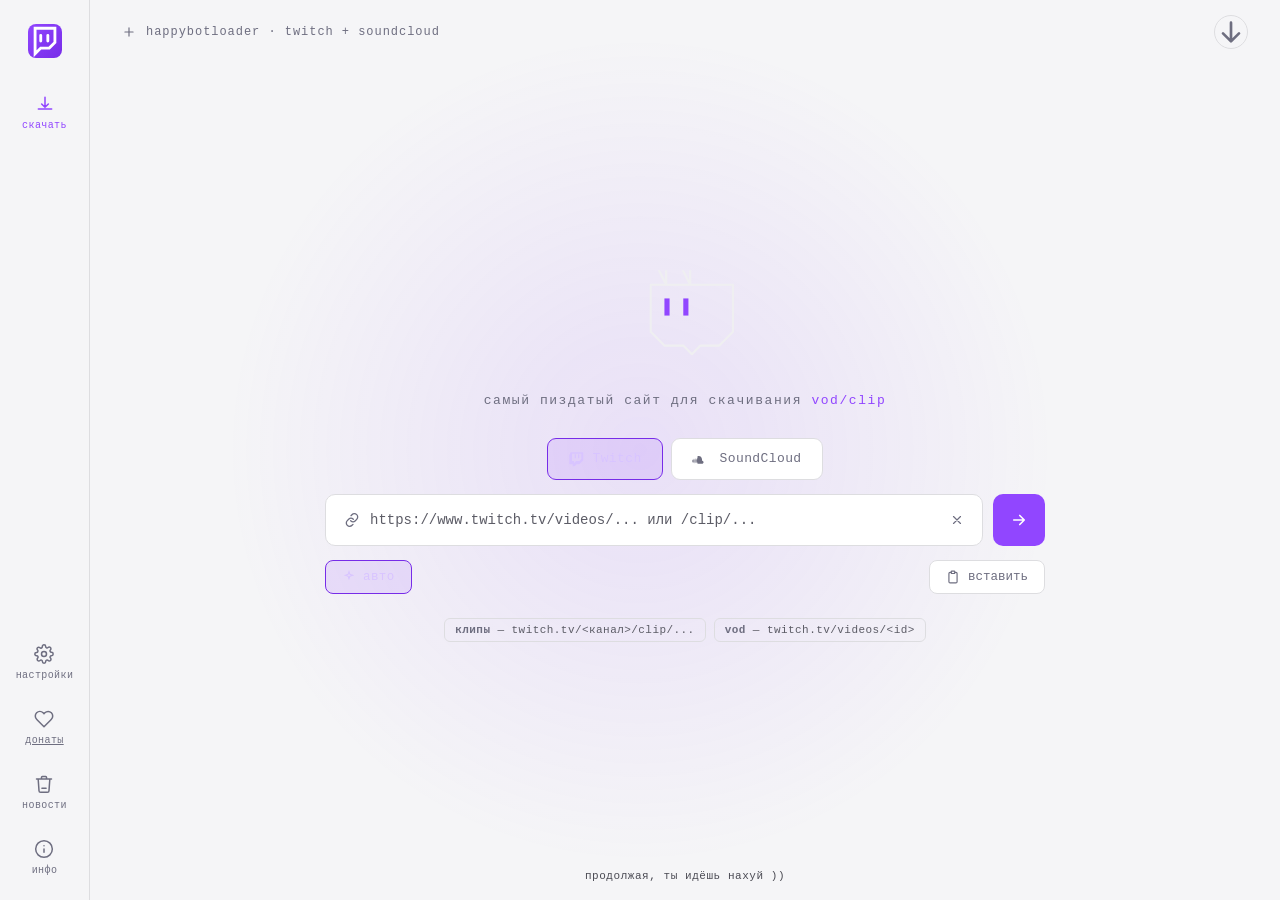
==== commit a0c69d17: "Update index.html" ====
--- a/index.html
+++ b/index.html
@@ -183,5 +183,6 @@
 <script src="js/app.js"></script>
 <script src="js/twitch.js"></script>
 <script src="js/soundcloud.js"></script>
+<script src="js/youtube.js"></script>
 </body>
-</html>+</html>
--- a/css/main.css
+++ b/css/main.css
@@ -0,0 +1,291 @@
+:root{
+  --bg:#0e0e10;
+  --bg-soft:#18181b;
+  --purple:#9146FF;
+  --purple-soft:#772ce8;
+  --text:#efeff1;
+  --text-dim:#adadb8;
+  --border:#26262c;
+  --red:#eb4b4b;
+  --green:#3fce6e;
+  --sc-orange:#ff5500;
+}
+html.light{ 
+  --bg:#f5f5f7;
+  --bg-soft:#ffffff;
+  --text:#111113;
+  --text-dim:#6e6e80;
+  --border:#dddde0;
+}
+*{box-sizing:border-box; margin:0; padding:0;}
+body{
+  background:var(--bg);
+  color:var(--text);
+  font-family: 'JetBrains Mono', 'Courier New', monospace;
+  min-height:100vh;
+  overflow-x:hidden;
+  position:relative;
+  transition: background .2s, color .2s;
+}
+.glow{
+  position:fixed; top:50%; left:50%;
+  width:900px; height:900px;
+  transform:translate(-50%,-50%);
+  background:radial-gradient(circle, rgba(145,70,255,0.12) 0%, rgba(145,70,255,0) 65%);
+  pointer-events:none; z-index:0;
+}
+.sidebar{
+  position:fixed; top:0; left:0; height:100vh; width:90px;
+  display:flex; flex-direction:column; align-items:center;
+  padding:24px 0; border-right:1px solid var(--border); z-index:10;
+  background:var(--bg);
+}
+.sidebar .top,.sidebar .bottom{display:flex; flex-direction:column; align-items:center; gap:28px;}
+.sidebar .spacer{flex:1;}
+.nav-item{display:flex; flex-direction:column; align-items:center; gap:6px; color:var(--text-dim); font-size:10px; letter-spacing:0.04em; cursor:pointer; transition:color .15s ease;}
+.nav-item:hover{color:var(--text);}
+.nav-item.active{color:var(--purple);}
+.nav-item svg{width:20px; height:20px;}
+.logo-mark{width:34px; height:34px; display:flex; align-items:center; justify-content:center; border-radius:8px; background:linear-gradient(135deg, var(--purple), var(--purple-soft)); margin-bottom:8px;}
+.topbar{position:fixed; top:0; left:90px; right:0; height:64px; display:flex; align-items:center; justify-content:space-between; padding:0 32px; z-index:10;}
+.topbar .services{display:flex; align-items:center; gap:10px; color:var(--text-dim); font-size:12px; letter-spacing:0.08em;}
+.topbar .services svg{width:14px;height:14px;}
+.topbar .scroll-hint{width:34px; height:34px; border:1px solid var(--border); border-radius:50%; display:flex; align-items:center; justify-content:center; color:var(--text-dim);}
+main{margin-left:90px; min-height:100vh; display:flex; flex-direction:column; align-items:center; justify-content:center; padding:40px 24px; position:relative; z-index:1;}
+.mascot{width:120px; height:120px; margin-bottom:14px; position:relative;}
+.tagline{color:var(--text-dim); font-size:13px; letter-spacing:0.12em; text-transform:lowercase; margin-bottom:30px;}
+.tagline .accent{color:var(--purple);}
+.service-switch{display:flex; gap:8px; margin-bottom:14px; width:100%; max-width:720px; justify-content:center;}
+.service-pill{
+  display:flex; align-items:center; gap:8px;
+  padding:10px 20px; border-radius:9px;
+  border:1px solid var(--border); background:var(--bg-soft);
+  color:var(--text-dim); font-size:13px; font-family:inherit;
+  letter-spacing:0.03em; cursor:pointer;
+  transition:all .15s ease;
+}
+.service-pill svg{width:16px; height:16px;}
+.service-pill:hover{border-color:#3a3a42; color:var(--text);}
+.service-pill.active.twitch{
+  background:rgba(145,70,255,0.12); border-color:var(--purple-soft); color:#d8c4ff;
+}
+.service-pill.active.soundcloud{
+  background:rgba(255,85,0,0.12); border-color:var(--sc-orange); color:#ffb380;
+}
+.input-row{display:flex; width:100%; max-width:720px; gap:10px;}
+.input-wrap{flex:1; display:flex; align-items:center; gap:10px; background:var(--bg-soft); border:1px solid var(--border); border-radius:10px; padding:0 18px; height:52px; transition:border-color .15s ease, box-shadow .15s ease;}
+.input-wrap:focus-within{border-color:var(--purple-soft); box-shadow:0 0 0 3px rgba(145,70,255,0.15);}
+.input-wrap.sc-mode:focus-within{border-color:var(--sc-orange); box-shadow:0 0 0 3px rgba(255,85,0,0.15);}
+.input-wrap svg{width:16px; height:16px; color:var(--text-dim); flex-shrink:0;}
+.input-wrap input{flex:1; background:transparent; border:none; outline:none; color:var(--text); font-family:inherit; font-size:14px;}
+.input-wrap input::placeholder{color:#5c5c66;}
+.clear-btn{background:none; border:none; color:var(--text-dim); cursor:pointer; display:flex; align-items:center; flex-shrink:0;}
+.clear-btn svg{width:14px;height:14px;}
+.go-btn{width:52px; height:52px; background:var(--purple); border:none; border-radius:10px; color:#fff; display:flex; align-items:center; justify-content:center; cursor:pointer; transition:background .15s ease, transform .1s ease; flex-shrink:0;}
+.go-btn.sc-mode{background:var(--sc-orange);}
+.go-btn:hover{filter:brightness(1.1);}
+.go-btn:active{transform:scale(0.95);}
+.go-btn svg{width:18px; height:18px;}
+.go-btn.loading svg{animation:spin 0.8s linear infinite;}
+@keyframes spin{from{transform:rotate(0)}to{transform:rotate(360deg)}}
+.go-btn:disabled{opacity:0.6; cursor:default;}
+.options-row{display:flex; width:100%; max-width:720px; margin-top:14px; gap:10px; align-items:center;}
+.pill-group{display:flex; gap:8px; flex-wrap:wrap;}
+.pill{display:flex; align-items:center; gap:7px; padding:9px 16px; border-radius:8px; border:1px solid var(--border); background:var(--bg-soft); color:var(--text-dim); font-size:12.5px; font-family:inherit; letter-spacing:0.03em; cursor:pointer; transition:all .15s ease;}
+.pill svg{width:14px;height:14px;}
+.pill.active{background:rgba(145,70,255,0.12); border-color:var(--purple-soft); color:#d8c4ff;}
+.pill:hover:not(.active){border-color:#3a3a42; color:var(--text);}
+.options-row .spacer{flex:1;}
+.paste-btn{display:flex; align-items:center; gap:8px; padding:9px 16px; background:var(--bg-soft); border:1px solid var(--border); border-radius:8px; color:var(--text-dim); font-size:12.5px; font-family:inherit; cursor:pointer; transition:all .15s ease;}
+.paste-btn svg{width:14px;height:14px;}
+.paste-btn:hover{border-color:#3a3a42; color:var(--text);}
+.examples{margin-top:24px; display:flex; gap:8px; flex-wrap:wrap; justify-content:center; max-width:720px;}
+.example-chip{font-size:11px; color:#5c5c66; padding:5px 10px; border:1px solid var(--border); border-radius:6px; letter-spacing:0.04em;}
+.example-chip b{color:var(--text-dim); font-weight:600;}
+.result{ width:100%; max-width:720px; margin-top:22px; display:none; }
+.result.show{display:block; animation:fadeIn .25s ease;}
+@keyframes fadeIn{from{opacity:0; transform:translateY(6px);} to{opacity:1; transform:translateY(0);}}
+.status-msg{font-size:12.5px; padding:12px 16px; border-radius:8px; border:1px solid var(--border); background:var(--bg-soft); color:var(--text-dim); display:flex; align-items:center; gap:10px;}
+.status-msg.error{border-color:rgba(235,75,75,0.4); color:#ffb3b3; background:rgba(235,75,75,0.08);}
+.status-msg svg{width:15px; height:15px; flex-shrink:0;}
+.preview-card{ display:flex; gap:14px; background:var(--bg-soft); border:1px solid var(--border); border-radius:10px; padding:14px; margin-bottom:12px; }
+.preview-thumb{ width:120px; height:120px; border-radius:6px; object-fit:cover; background:#000; flex-shrink:0; }
+.preview-thumb.rect{ height:68px; }
+.preview-info{flex:1; min-width:0; display:flex; flex-direction:column; gap:4px; justify-content:center;}
+.preview-title{font-size:13px; color:var(--text); white-space:nowrap; overflow:hidden; text-overflow:ellipsis;}
+.preview-meta{font-size:11px; color:var(--text-dim);}
+.quality-list{display:flex; flex-direction:column; gap:8px;}
+.quality-row{ display:flex; align-items:center; justify-content:space-between; background:var(--bg-soft); border:1px solid var(--border); border-radius:8px; padding:11px 16px; }
+.quality-row .label{font-size:13px; color:var(--text);}
+.dl-btn{ display:flex; align-items:center; gap:7px; background:var(--purple); border:none; color:#fff; padding:8px 14px; border-radius:7px; font-size:12px; font-family:inherit; cursor:pointer; transition:background .15s ease; text-decoration:none; }
+.dl-btn:hover{filter:brightness(1.1);}
+.dl-btn.sc{ background:var(--sc-orange); }
+.dl-btn svg{width:13px;height:13px;}
+.hint-box{ margin-top:10px; font-size:11px; color:#5c5c66; line-height:1.6; padding:10px 14px; border:1px dashed var(--border); border-radius:8px; }
+.hint-box code{ display:inline-block; margin-top:4px; color:var(--text-dim); background:#000; padding:2px 6px; border-radius:4px; }
+.trim-box{ background:var(--bg-soft); border:1px solid var(--border); border-radius:10px; padding:16px 18px; margin-bottom:12px; }
+.trim-row{ display:flex; align-items:center; gap:10px; margin-bottom:12px; flex-wrap:wrap; }
+.trim-row label{ font-size:12px; color:var(--text-dim); white-space:nowrap; }
+.quality-select{ background:var(--bg); color:var(--text); border:1px solid var(--border); border-radius:7px; padding:7px 10px; font-family:inherit; font-size:12.5px; cursor:pointer; }
+.trim-desc{ font-size:11.5px; color:var(--text-dim); line-height:1.6; margin-bottom:16px; }
+.slider-wrap{ position:relative; width:100%; height:44px; margin-bottom:30px; padding:0 2px; }
+.slider-loading{ font-size:11.5px; color:var(--text-dim); padding:10px 0; }
+.slider-track{ position:absolute; top:18px; left:0; right:0; height:8px; background:#2c2c33; border-radius:5px; }
+.slider-range{ position:absolute; top:18px; height:8px; background:var(--purple); border-radius:5px; }
+.slider-thumb{ position:absolute; top:9px; width:24px; height:24px; border-radius:7px; cursor:grab; touch-action:none; box-shadow:0 1px 4px rgba(0,0,0,0.5); border:2px solid var(--bg-soft); }
+.slider-thumb:active{ cursor:grabbing; }
+.slider-thumb.start{ background:var(--purple); z-index:3; }
+.slider-thumb.end{ background:#efeff1; z-index:2; }
+.slider-tag{ position:absolute; top:32px; transform:translateX(-50%); background:#000; color:#fff; font-size:10.5px; letter-spacing:0.02em; padding:3px 7px; border-radius:5px; white-space:nowrap; pointer-events:none; }
+.slider-tag input{ background:transparent; border:none; color:#fff; font-family:inherit; font-size:10.5px; width:74px; text-align:center; pointer-events:auto; outline:none; }
+.slider-tag.start{ border:1px solid var(--purple-soft); }
+.dl-actions{ display:flex; gap:10px; flex-wrap:wrap; }
+.dl-actions .dl-btn{ padding:10px 16px; font-size:12.5px; }
+.dl-btn.secondary{ background:var(--bg); border:1px solid var(--border); color:var(--text); }
+.dl-btn.secondary:hover{ border-color:#3a3a42; background:#1f1f24; }
+.dl-btn:disabled{ opacity:0.5; cursor:default; pointer-events:none; }
+.progress-box{ margin-top:12px; display:none; }
+.progress-box.show{ display:block; }
+.progress-track{ width:100%; height:6px; background:#2c2c33; border-radius:4px; overflow:hidden; }
+.progress-fill{ height:100%; width:0%; background:var(--purple); transition:width .15s ease; }
+.progress-fill.sc{ background:var(--sc-orange); }
+.progress-label{ font-size:11px; color:var(--text-dim); margin-top:6px; }
+.sc-playlist{ display:flex; flex-direction:column; gap:8px; }
+.sc-track-row{
+  display:flex; align-items:center; gap:12px;
+  background:var(--bg-soft); border:1px solid var(--border);
+  border-radius:8px; padding:10px 14px;
+  transition:border-color .15s;
+}
+.sc-track-row:hover{ border-color:#3a3a42; }
+.sc-track-num{ font-size:12px; color:var(--text-dim); width:24px; text-align:center; flex-shrink:0; }
+.sc-track-art{ width:44px; height:44px; border-radius:6px; object-fit:cover; background:#000; flex-shrink:0; }
+.sc-track-info{ flex:1; min-width:0; }
+.sc-track-title{ font-size:12.5px; color:var(--text); white-space:nowrap; overflow:hidden; text-overflow:ellipsis; }
+.sc-track-artist{ font-size:11px; color:var(--text-dim); margin-top:2px; }
+.sc-track-dur{ font-size:11px; color:var(--text-dim); margin-right:10px; flex-shrink:0; }
+footer{position:fixed; bottom:0; left:90px; right:0; text-align:center; padding:18px 0; color:#4b4b54; font-size:11px; letter-spacing:0.05em; z-index:5;}
+.settings-overlay{
+  position:fixed; inset:0; background:rgba(0,0,0,0.5);
+  z-index:100; opacity:0; pointer-events:none;
+  transition:opacity .25s ease;
+}
+.settings-overlay.open{ opacity:1; pointer-events:all; }
+.settings-panel{
+  position:fixed; top:0; right:0; height:100vh; width:360px;
+  background:var(--bg-soft); border-left:1px solid var(--border);
+  z-index:101; display:flex; flex-direction:column;
+  transform:translateX(100%); transition:transform .25s cubic-bezier(.4,0,.2,1);
+  overflow-y:auto;
+}
+.settings-panel.open{ transform:translateX(0); }
+.settings-header{
+  display:flex; align-items:center; justify-content:space-between;
+  padding:24px 24px 20px; border-bottom:1px solid var(--border);
+  flex-shrink:0;
+}
+.settings-title{ font-size:15px; color:var(--text); letter-spacing:0.04em; }
+.settings-close{ background:none; border:none; color:var(--text-dim); cursor:pointer; display:flex; align-items:center; padding:4px; border-radius:6px; transition:color .15s; }
+.settings-close:hover{ color:var(--text); }
+.settings-close svg{ width:18px; height:18px; }
+.settings-body{ padding:24px; display:flex; flex-direction:column; gap:28px; }
+.settings-section-title{
+  font-size:10px; letter-spacing:0.12em; text-transform:uppercase;
+  color:var(--text-dim); margin-bottom:12px;
+}
+.radio-group{ display:flex; flex-direction:column; gap:8px; }
+.radio-option{
+  display:flex; align-items:center; gap:12px;
+  padding:12px 14px; border-radius:9px;
+  border:1px solid var(--border); background:var(--bg);
+  cursor:pointer; transition:border-color .15s, background .15s;
+}
+.radio-option:hover{ border-color:var(--purple-soft); }
+.radio-option.selected{ border-color:var(--purple); background:rgba(145,70,255,0.08); }
+.radio-dot{
+  width:16px; height:16px; border-radius:50%;
+  border:2px solid var(--border); flex-shrink:0;
+  display:flex; align-items:center; justify-content:center;
+  transition:border-color .15s;
+}
+.radio-option.selected .radio-dot{ border-color:var(--purple); }
+.radio-dot-inner{
+  width:8px; height:8px; border-radius:50%;
+  background:var(--purple); display:none;
+}
+.radio-option.selected .radio-dot-inner{ display:block; }
+.radio-label{ flex:1; }
+.radio-label-main{ font-size:13px; color:var(--text); }
+.radio-label-sub{ font-size:11px; color:var(--text-dim); margin-top:2px; }
+.proxy-input-wrap{
+  margin-top:8px; display:none;
+  flex-direction:column; gap:8px;
+}
+.proxy-input-wrap.show{ display:flex; }
+.proxy-input{
+  width:100%; background:var(--bg); border:1px solid var(--border);
+  border-radius:8px; padding:10px 14px; color:var(--text);
+  font-family:inherit; font-size:12px; outline:none;
+  transition:border-color .15s;
+}
+.proxy-input:focus{ border-color:var(--purple-soft); }
+.proxy-save-btn{
+  align-self:flex-end; background:var(--purple); border:none;
+  color:#fff; padding:8px 18px; border-radius:7px;
+  font-family:inherit; font-size:12px; cursor:pointer;
+  transition:background .15s;
+}
+.proxy-save-btn:hover{ background:var(--purple-soft); }
+.theme-group{ display:flex; gap:8px; }
+.theme-btn{
+  flex:1; display:flex; flex-direction:column; align-items:center; gap:8px;
+  padding:12px 8px; border-radius:9px; border:1px solid var(--border);
+  background:var(--bg); cursor:pointer; transition:border-color .15s, background .15s;
+  color:var(--text-dim); font-size:11px; font-family:inherit;
+}
+.theme-btn:hover{ border-color:var(--purple-soft); }
+.theme-btn.selected{ border-color:var(--purple); background:rgba(145,70,255,0.08); color:var(--purple); }
+.theme-btn svg{ width:20px; height:20px; }
+.lang-group{ display:flex; gap:8px; }
+.lang-btn{
+  flex:1; padding:10px; border-radius:9px; border:1px solid var(--border);
+  background:var(--bg); cursor:pointer; transition:border-color .15s, background .15s;
+  color:var(--text-dim); font-size:13px; font-family:inherit; letter-spacing:0.04em;
+}
+.lang-btn:hover{ border-color:var(--purple-soft); }
+.lang-btn.selected{ border-color:var(--purple); background:rgba(145,70,255,0.08); color:var(--purple); }
+.format-selector{ margin-bottom:16px; }
+.format-selector-title{ font-size:12px; color:var(--text-dim); margin-bottom:10px; letter-spacing:0.04em; }
+.format-options{ display:flex; gap:8px; flex-wrap:wrap; }
+.format-option{
+  display:flex; align-items:center; gap:8px;
+  padding:10px 14px; border-radius:8px;
+  border:1px solid var(--border); background:var(--bg-soft);
+  color:var(--text-dim); font-size:12px; font-family:inherit;
+  cursor:pointer; transition:all .15s ease;
+  position:relative;
+}
+.format-option:hover{ border-color:#3a3a42; color:var(--text); }
+.format-option.selected{
+  background:rgba(255,85,0,0.12); border-color:var(--sc-orange); color:#ffb380;
+}
+.format-option .format-name{ font-weight:600; color:var(--text); }
+.format-option .format-bitrate{ font-size:10px; color:var(--text-dim); margin-top:2px; }
+.format-option .format-badge{
+  position:absolute; top:-6px; right:-6px;
+  background:var(--sc-orange); color:#fff;
+  font-size:9px; padding:2px 6px; border-radius:4px;
+  font-weight:600; letter-spacing:0.04em;
+}
+.format-option .format-icon{ width:16px; height:16px; flex-shrink:0; }
+@media (max-width: 640px){
+  .sidebar{width:64px;}
+  .sidebar .nav-item{font-size:8px;}
+  .topbar{left:64px; padding:0 16px;}
+  main{margin-left:64px; padding:24px 16px;}
+  footer{left:64px;}
+  .preview-card{flex-direction:column;}
+  .preview-thumb{width:100%; height:180px;}
+  .settings-panel{width:100%;}
+  .service-pill{padding:9px 14px; font-size:12px;}
+}
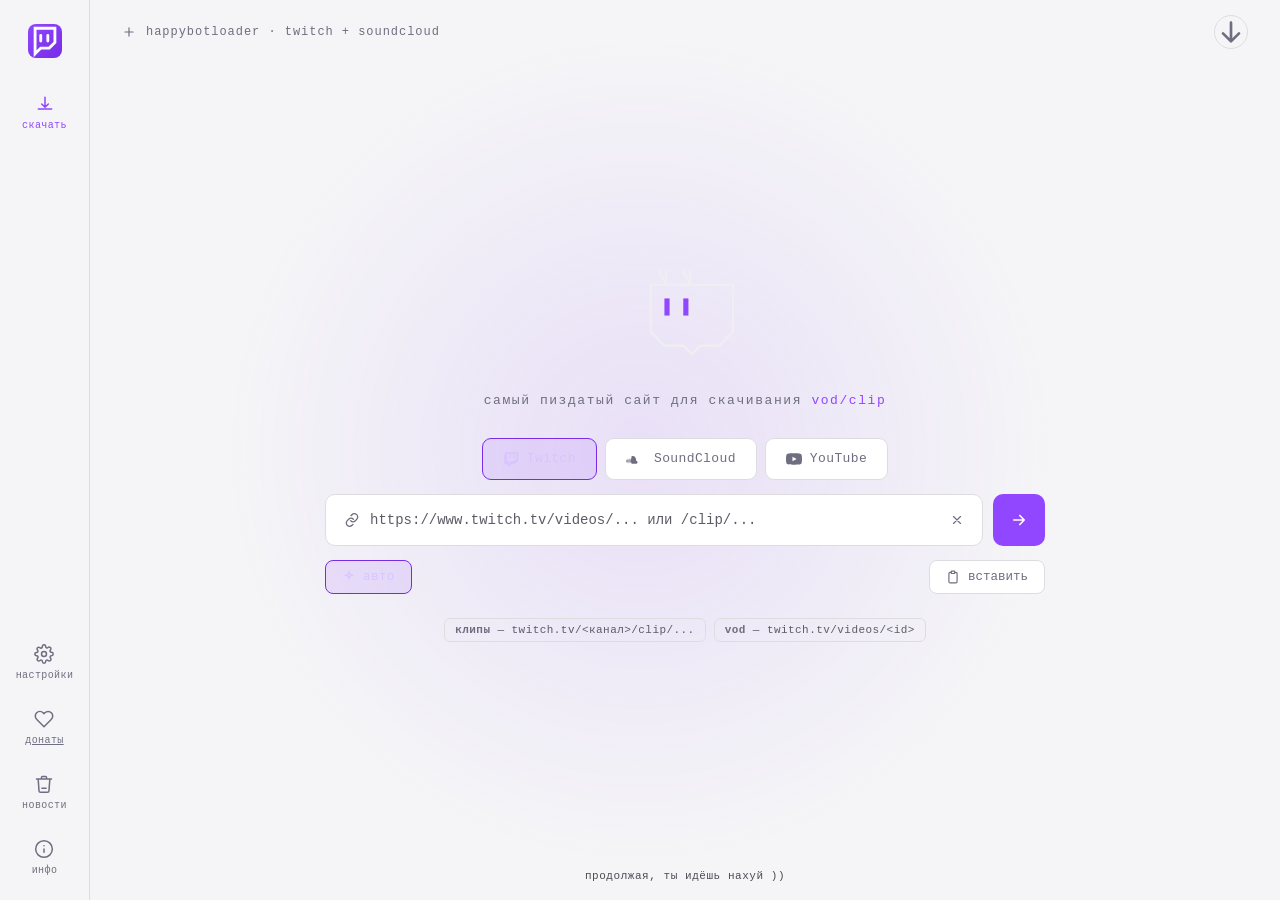
==== commit 640e24f5: "Update index.html" ====
--- a/index.html
+++ b/index.html
@@ -140,6 +140,12 @@
     </svg>
     <span>SoundCloud</span>
     </button>
+    <button class="service-pill youtube" id="svcYoutube" onclick="switchService('youtube')">
+  <svg viewBox="0 0 24 24" fill="currentColor" style="width:16px;height:16px;">
+    <path d="M23.5 6.2a3 3 0 00-2.1-2.1C19.5 3.5 12 3.5 12 3.5s-7.5 0-9.4.6a3 3 0 00-2.1 2.1C0 8.1 0 12 0 12s0 3.9.5 5.8a3 3 0 002.1 2.1c1.9.6 9.4.6 9.4.6s7.5 0 9.4-.6a3 3 0 002.1-2.1C24 15.9 24 12 24 12s0-3.9-.5-5.8zM9.7 15.5V8.5l6.3 3.5-6.3 3.5z"/>
+  </svg>
+  <span>YouTube</span>
+  </button>
   </div>
 
   <div class="input-row">
--- a/css/main.css
+++ b/css/main.css
@@ -289,3 +289,50 @@
   .settings-panel{width:100%;}
   .service-pill{padding:9px 14px; font-size:12px;}
 }
+/* ===== YOUTUBE ===== */
+.service-pill.active.youtube{
+  background:rgba(255,0,0,0.12); border-color:#ff0000; color:#ffaaaa;
+}
+
+.yt-result{
+  background:var(--bg-soft); border:1px solid var(--border);
+  border-radius:10px; overflow:hidden;
+}
+
+.yt-thumb{
+  width:100%; max-height:280px; object-fit:cover;
+  display:block; border-bottom:1px solid var(--border);
+}
+
+.yt-title{
+  font-size:13px; color:var(--text);
+  padding:12px 16px 4px; line-height:1.5;
+}
+
+.yt-author{
+  font-size:11px; color:var(--text-dim);
+  padding:0 16px 12px;
+}
+
+.fmt-list{
+  display:flex; flex-wrap:wrap; gap:8px;
+  padding:12px 16px 16px;
+  border-top:1px solid var(--border);
+}
+
+.yt-fmt-btn{
+  display:flex; align-items:center; gap:6px;
+  background:var(--bg); border:1px solid var(--border);
+  border-radius:8px; padding:8px 12px;
+  color:var(--text-dim); font-family:inherit; font-size:12px;
+  cursor:pointer; transition:all .15s ease;
+}
+
+.yt-fmt-btn:hover{
+  border-color:#ff0000; color:var(--text);
+  background:rgba(255,0,0,0.08);
+}
+
+.fmt-quality{ font-size:12px; color:var(--text); font-weight:600; }
+.fmt-ext{ font-size:10px; color:var(--text-dim); }
+.fmt-dl{ width:13px; height:13px; flex-shrink:0; }
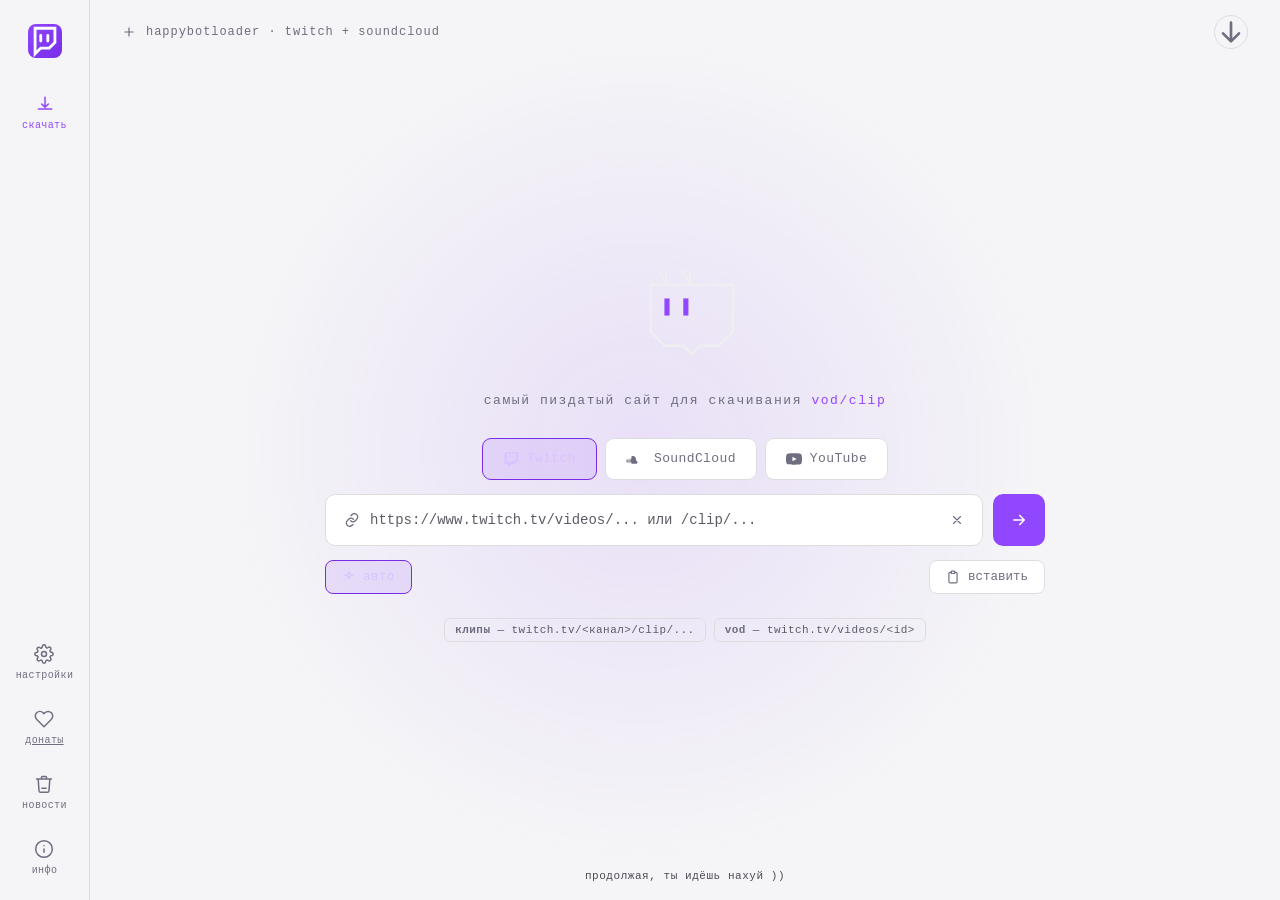
==== commit 16dfb64b: "Update index.html" ====
--- a/index.html
+++ b/index.html
@@ -148,6 +148,13 @@
   </button>
   </div>
 
+<button class="paste-btn" id="loadCookiesBtn" style="display:none;">
+  <svg viewBox="0 0 24 24" fill="none" stroke="currentColor" stroke-width="2">
+    <path d="M12 15v2m-6 4h12a2 2 0 002-2v-6a2 2 0 00-2-2H6a2 2 0 00-2 2v6a2 2 0 002 2zm10-10V7a4 4 0 00-8 0v4h8z" stroke-linecap="round" stroke-linejoin="round"/>
+  </svg>
+  <span data-i18n="load_cookies">загрузить cookies</span>
+</button>
+  
   <div class="input-row">
     <div class="input-wrap" id="inputWrap">
       <svg viewBox="0 0 24 24" fill="none" stroke="currentColor" stroke-width="2"><path d="M10 13a5 5 0 007.07 0l1.93-1.93a5 5 0 10-7.07-7.07L10.5 5.5M14 11a5 5 0 00-7.07 0L5 12.93a5 5 0 107.07 7.07l1.43-1.43" stroke-linecap="round" stroke-linejoin="round"/></svg>
--- a/css/main.css
+++ b/css/main.css
@@ -336,3 +336,6 @@
 .fmt-quality{ font-size:12px; color:var(--text); font-weight:600; }
 .fmt-ext{ font-size:10px; color:var(--text-dim); }
 .fmt-dl{ width:13px; height:13px; flex-shrink:0; }
+
+.input-wrap.yt-mode:focus-within{border-color:#ff0000; box-shadow:0 0 0 3px rgba(255,0,0,0.15);}
+.go-btn.yt-mode{background:#ff0000;}
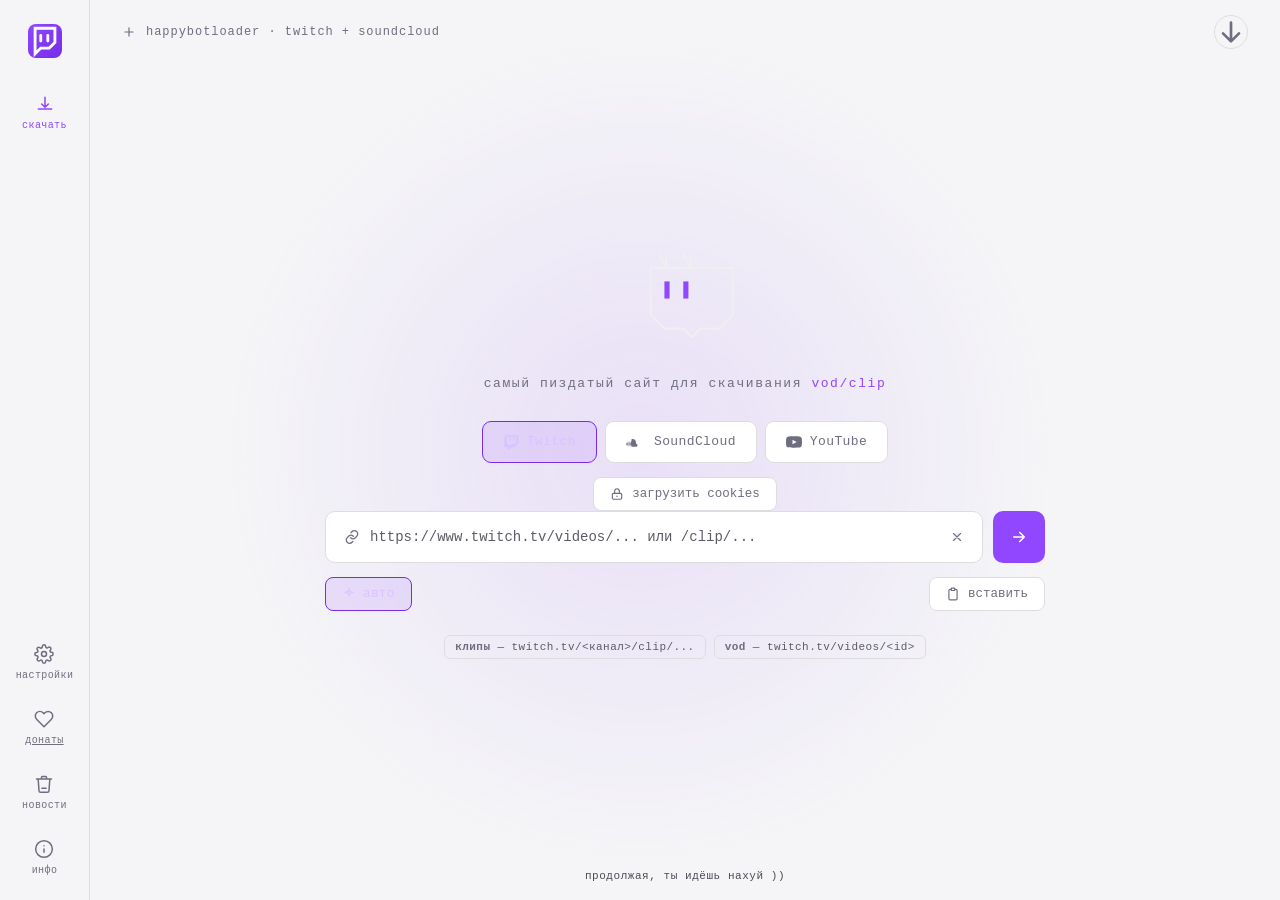
==== commit 26d4981a: "Update index.html" ====
--- a/index.html
+++ b/index.html
@@ -148,12 +148,32 @@
   </button>
   </div>
 
-<button class="paste-btn" id="loadCookiesBtn" style="display:none;">
+<button class="paste-btn" id="loadCookiesBtn" onclick="loadCookiesFromFile()">
   <svg viewBox="0 0 24 24" fill="none" stroke="currentColor" stroke-width="2">
-    <path d="M12 15v2m-6 4h12a2 2 0 002-2v-6a2 2 0 00-2-2H6a2 2 0 00-2 2v6a2 2 0 002 2zm10-10V7a4 4 0 00-8 0v4h8z" stroke-linecap="round" stroke-linejoin="round"/>
+    <path d="M12 15v2m-6 4h12a2 2 0 002-2v-6a2 2 0 00-2-2H6a2 2 0 00-2 2v6a2 2 0 002 2zm10-10V7a4 4 0 00-8 0v4h8z"/>
   </svg>
-  <span data-i18n="load_cookies">загрузить cookies</span>
+  <span>загрузить cookies</span>
 </button>
+
+<script>
+async function loadCookiesFromFile() {
+  const input = document.createElement('input');
+  input.type = 'file';
+  input.accept = '.txt';
+  input.onchange = async (e) => {
+    const file = e.target.files[0];
+    if (!file) return;
+    const text = await file.text();
+    try {
+      await uploadCookies(text);
+      alert('✓ Cookies загружены для всех пользователей!');
+    } catch (err) {
+      alert('Ошибка: ' + err.message);
+    }
+  };
+  input.click();
+}
+</script>
   
   <div class="input-row">
     <div class="input-wrap" id="inputWrap">
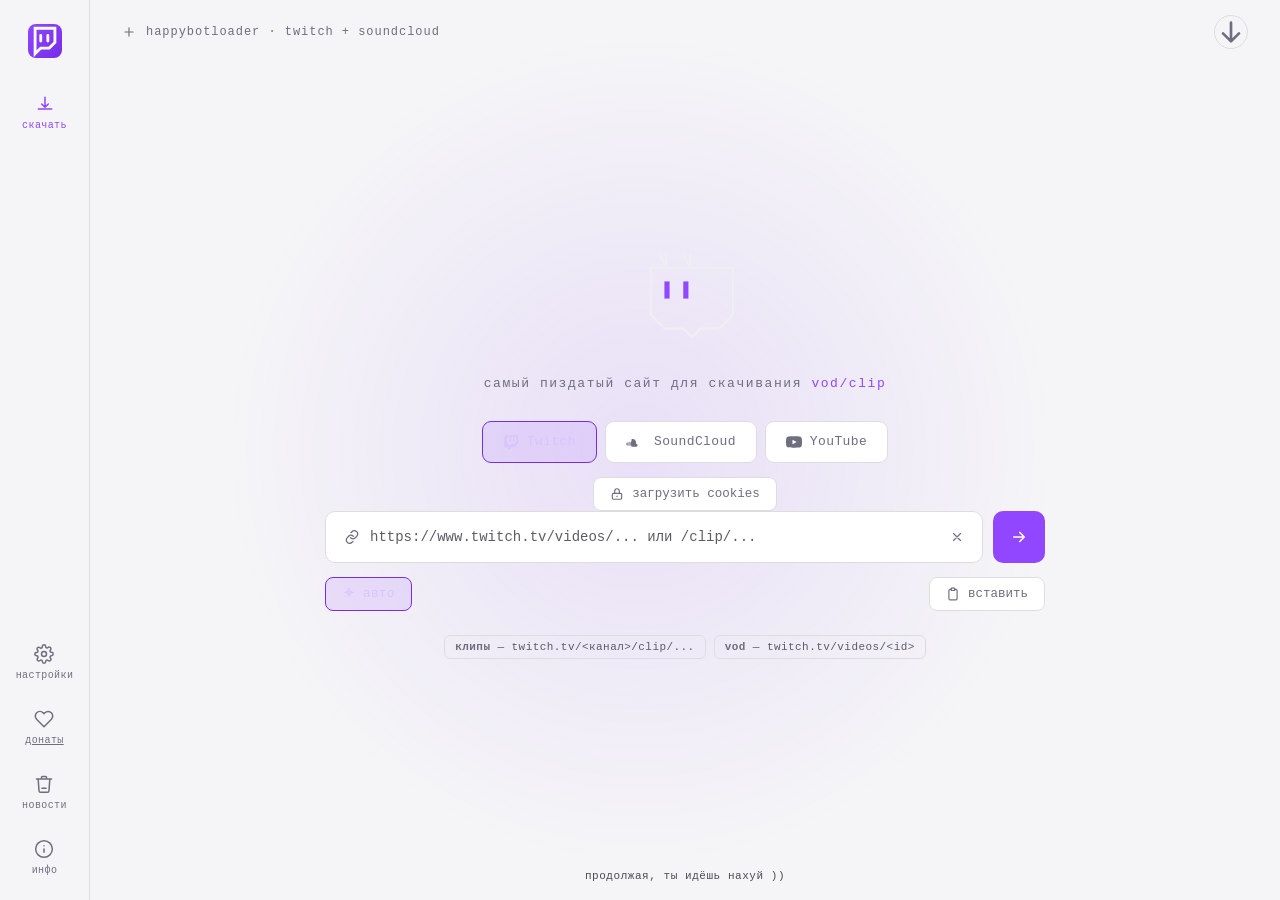
==== commit f787e15c: "Update index.html" ====
--- a/index.html
+++ b/index.html
@@ -213,9 +213,10 @@
 <!-- Скрипты подключаем в правильном порядке -->
 <script src="js/i18n.js"></script>
 <script src="js/utils.js"></script>
+<script src="js/youtube.js"></script>
 <script src="js/app.js"></script>
 <script src="js/twitch.js"></script>
 <script src="js/soundcloud.js"></script>
-<script src="js/youtube.js"></script>
+
 </body>
 </html>
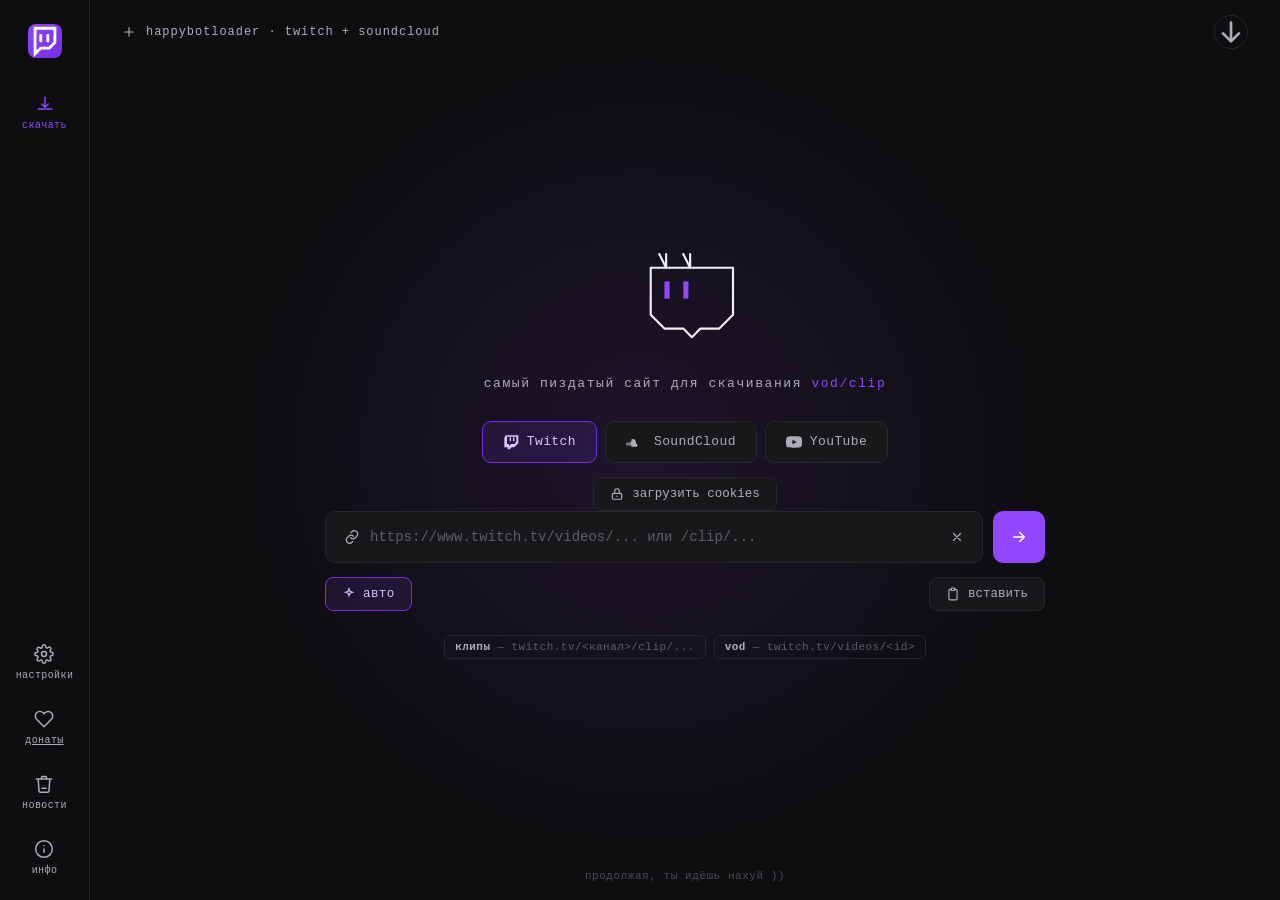
==== commit e04e6ff3: "Update index.html" ====
--- a/index.html
+++ b/index.html
@@ -155,25 +155,6 @@
   <span>загрузить cookies</span>
 </button>
 
-<script>
-async function loadCookiesFromFile() {
-  const input = document.createElement('input');
-  input.type = 'file';
-  input.accept = '.txt';
-  input.onchange = async (e) => {
-    const file = e.target.files[0];
-    if (!file) return;
-    const text = await file.text();
-    try {
-      await uploadCookies(text);
-      alert('✓ Cookies загружены для всех пользователей!');
-    } catch (err) {
-      alert('Ошибка: ' + err.message);
-    }
-  };
-  input.click();
-}
-</script>
   
   <div class="input-row">
     <div class="input-wrap" id="inputWrap">
